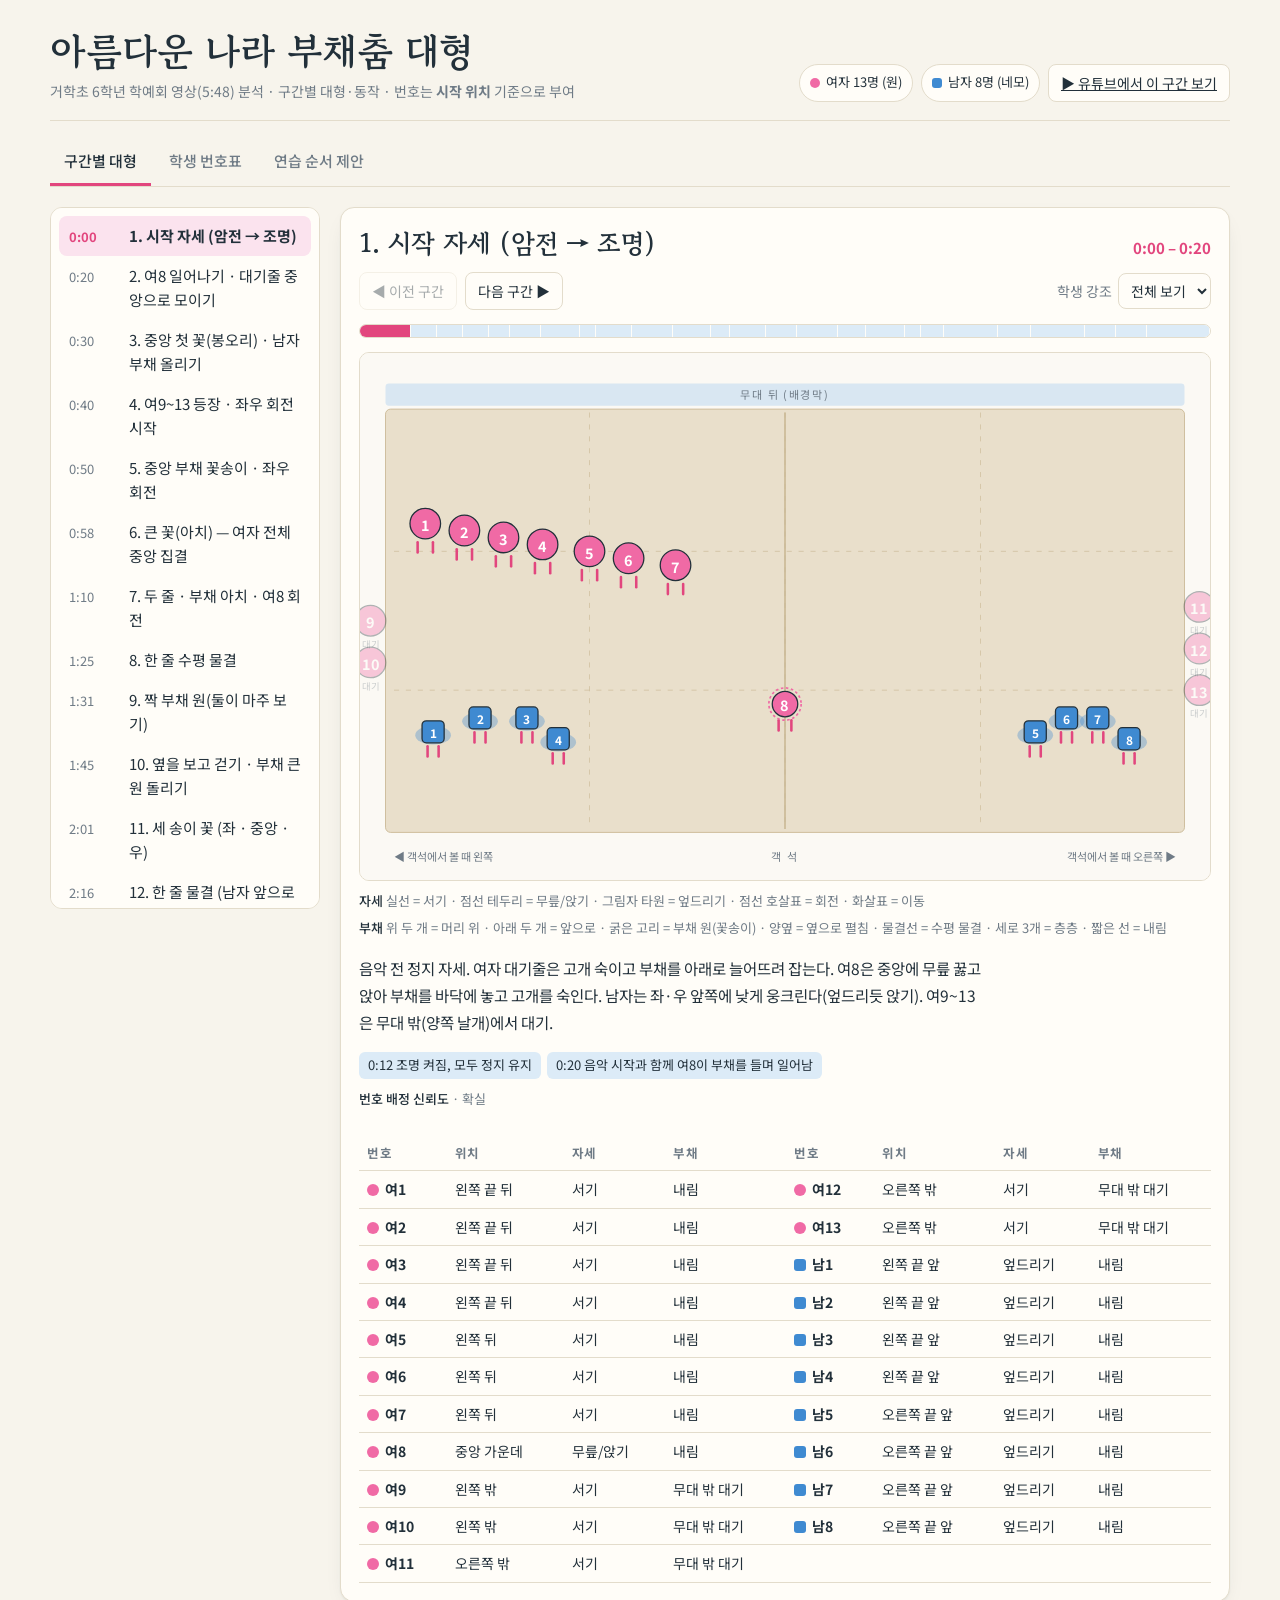
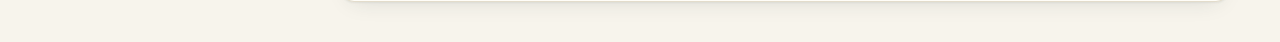
==== index.html @ 46d3ba2e "부채춤 대형 분석 페이지 Co-Authored-By: Claude Opus 5 <noreply@anthropic.com>" ====
<!doctype html><html><head><meta charset=utf8><meta name=viewport content="width=device-width,initial-scale=1,viewport-fit=cover"><style>:root{color-scheme:light;box-sizing:border-box;padding-top:env(safe-area-inset-top,0px);padding-bottom:env(safe-area-inset-bottom,0px)}html{scroll-padding-top:env(safe-area-inset-top,0px)}body{margin:0;padding:0;font:14px -apple-system,BlinkMacSystemFont,sans-serif;background:#faf9f5;color:#141413}img{max-width:100%}[hidden]:not([hidden=until-found i]){display:none!important}</style></head><body>
<title>아름다운 나라 부채춤 대형</title>
<link rel="stylesheet" href="https://fonts.googleapis.com/css2?family=Gowun+Batang:wght@400;700&family=Noto+Sans+KR:wght@400;500;700&display=swap">
<style>
:root{
  --bg:#F7F4EC; --panel:#FFFDF8; --ink:#22303A; --muted:#6F7B86; --line:#E3DCCB;
  --blue:#2F7FC1; --blue-soft:#DCEBF7; --pink:#E2467E; --pink-soft:#FBE3EE; --gold:#E0B13A; --green:#7BA54A;
  --stage-bg:#FBF9F4; --floor:#E9DFCB; --floor-line:#C9B893; --back:#D9E7F2; --girl:#F06AA5; --boy:#3F8AD1; --fan:#E2467E; --hi:#F5C542; --onmark:#FFFFFF;
  --shadow:0 1px 2px rgba(34,48,58,.06), 0 8px 24px -12px rgba(34,48,58,.18);
}
@media (prefers-color-scheme: dark){ :root:not([data-theme="light"]){
  --bg:#141A21; --panel:#1C242D; --ink:#EAF0F5; --muted:#9AA7B3; --line:#2C3743;
  --blue:#7FB6E8; --blue-soft:#20344A; --pink:#F27CAC; --pink-soft:#3A2230; --gold:#E7C25A; --green:#9CC46E;
  --stage-bg:#1A222B; --floor:#2A3340; --floor-line:#3E4B5A; --back:#233242; --girl:#E8609B; --boy:#4D95D6; --fan:#F27CAC; --hi:#E7C25A; --onmark:#FFFFFF;
  --shadow:0 1px 2px rgba(0,0,0,.3), 0 8px 24px -12px rgba(0,0,0,.5);
}}
:root[data-theme="dark"]{
  --bg:#141A21; --panel:#1C242D; --ink:#EAF0F5; --muted:#9AA7B3; --line:#2C3743;
  --blue:#7FB6E8; --blue-soft:#20344A; --pink:#F27CAC; --pink-soft:#3A2230; --gold:#E7C25A; --green:#9CC46E;
  --stage-bg:#1A222B; --floor:#2A3340; --floor-line:#3E4B5A; --back:#233242; --girl:#E8609B; --boy:#4D95D6; --fan:#F27CAC; --hi:#E7C25A; --onmark:#FFFFFF;
  --shadow:0 1px 2px rgba(0,0,0,.3), 0 8px 24px -12px rgba(0,0,0,.5);
}
*{box-sizing:border-box}
body{background:var(--bg);color:var(--ink);font-family:'Noto Sans KR',system-ui,-apple-system,sans-serif;font-size:15px;line-height:1.6;padding-inline:16px;padding-block:0 40px;margin:0}
.wrap{max-width:1180px;margin:0 auto}
header.top{padding-block:28px 18px;border-bottom:1px solid var(--line);display:flex;flex-wrap:wrap;gap:12px 24px;align-items:flex-end;justify-content:space-between}
h1{font-family:'Gowun Batang',serif;font-weight:700;font-size:clamp(26px,4vw,38px);line-height:1.2;margin:0;text-wrap:balance}
.sub{color:var(--muted);margin:6px 0 0;font-size:14px}
.pill{display:inline-flex;align-items:center;gap:6px;border:1px solid var(--line);border-radius:999px;padding:3px 10px;font-size:13px;background:var(--panel)}
.pill i{width:10px;height:10px;border-radius:50%;display:inline-block}
.pill i.b{border-radius:3px;background:var(--boy)} .pill i.g{background:var(--girl)}
.tabs{display:flex;gap:4px;margin-top:18px;border-bottom:1px solid var(--line)}
.tabs button{background:none;border:0;border-bottom:3px solid transparent;padding:10px 14px;font:inherit;font-weight:500;color:var(--muted);cursor:pointer}
.tabs button[aria-selected="true"]{color:var(--ink);border-bottom-color:var(--pink)}
.tabs button:focus-visible{outline:2px solid var(--blue);outline-offset:2px;border-radius:4px}
.layout{display:grid;grid-template-columns:270px 1fr;gap:20px;margin-top:20px}
@media (max-width:860px){.layout{grid-template-columns:1fr}}
.list{background:var(--panel);border:1px solid var(--line);border-radius:12px;padding:8px;max-height:78vh;overflow:auto;position:sticky;top:calc(env(safe-area-inset-top,0px) + 12px)}
@media (max-width:860px){.list{position:static;max-height:230px}}
.list button{display:grid;grid-template-columns:52px 1fr;gap:8px;width:100%;text-align:left;background:none;border:0;border-radius:8px;padding:8px 10px;font:inherit;color:var(--ink);cursor:pointer;align-items:baseline}
.list button:hover{background:var(--blue-soft)}
.list button[aria-current="true"]{background:var(--pink-soft);font-weight:700}
.list button:focus-visible{outline:2px solid var(--blue)}
.list .t{font-variant-numeric:tabular-nums;color:var(--muted);font-size:13px}
.list button[aria-current="true"] .t{color:var(--pink)}
.main{min-width:0}
.card{background:var(--panel);border:1px solid var(--line);border-radius:14px;box-shadow:var(--shadow);padding:18px}
.sechead{display:flex;flex-wrap:wrap;gap:8px 16px;align-items:baseline;justify-content:space-between}
.sechead h2{font-family:'Gowun Batang',serif;font-size:clamp(20px,2.6vw,26px);margin:0;line-height:1.3;text-wrap:balance}
.time{font-variant-numeric:tabular-nums;font-weight:700;color:var(--pink);font-size:15px}
.nav{display:flex;gap:8px;flex-wrap:wrap;align-items:center;margin-top:12px}
.btn{border:1px solid var(--line);background:var(--panel);color:var(--ink);border-radius:8px;padding:7px 12px;font:inherit;font-size:14px;cursor:pointer}
.btn:hover{border-color:var(--blue);color:var(--blue)}
.btn.primary{background:var(--blue);border-color:var(--blue);color:#fff}
.btn.primary:hover{filter:brightness(1.05);color:#fff}
.btn:focus-visible,select:focus-visible{outline:2px solid var(--blue);outline-offset:2px}
.btn:disabled{opacity:.4;cursor:default}
.timeline{margin-top:14px;display:flex;height:14px;border-radius:7px;overflow:hidden;border:1px solid var(--line)}
.timeline span{display:block;height:100%;background:var(--blue-soft);border-right:1px solid var(--panel);cursor:pointer}
.timeline span.on{background:var(--pink)}
.timeline span:hover{filter:brightness(.92)}
.stage{margin-top:14px;border-radius:10px;overflow:hidden;border:1px solid var(--line)}
.stage svg{display:block}
.legend{display:flex;flex-wrap:wrap;gap:6px 14px;margin-top:10px;font-size:13px;color:var(--muted)}
.legend b{color:var(--ink);font-weight:500}
.legend svg{vertical-align:-4px;margin-right:2px}
.summary{margin-top:16px;font-size:15.5px;line-height:1.75;max-width:70ch}
.cues{display:flex;flex-wrap:wrap;gap:6px;margin-top:10px}
.cue{background:var(--blue-soft);color:var(--ink);border-radius:6px;padding:3px 9px;font-size:13px;font-variant-numeric:tabular-nums}
.conf{margin-top:10px;font-size:13px;color:var(--muted)}
.conf b{color:var(--ink);font-weight:500}
select{font:inherit;font-size:14px;padding:6px 8px;border:1px solid var(--line);border-radius:8px;background:var(--panel);color:var(--ink)}
table{width:100%;border-collapse:collapse;margin-top:14px;font-size:14px}
th,td{padding:7px 8px;border-bottom:1px solid var(--line);text-align:left;vertical-align:top}
th{font-weight:700;color:var(--muted);font-size:12.5px;letter-spacing:.04em;text-transform:uppercase}
td.n{font-weight:700;white-space:nowrap}
td.n .dot{display:inline-block;width:12px;height:12px;border-radius:50%;background:var(--girl);vertical-align:-1px;margin-right:6px}
td.n .dot.b{border-radius:3px;background:var(--boy)}
.tablewrap{overflow-x:auto}
.two{display:grid;grid-template-columns:1fr 1fr;gap:0 24px}
@media (max-width:700px){.two{grid-template-columns:1fr}}
.roster h3,.guide h3{font-family:'Gowun Batang',serif;font-size:20px;margin:0 0 6px}
.roster p,.guide p{margin:6px 0;max-width:70ch}
.trace{margin-top:14px}
.trace ol{margin:8px 0 0;padding-left:0;list-style:none;display:grid;grid-template-columns:repeat(auto-fill,minmax(230px,1fr));gap:6px}
.trace li{border:1px solid var(--line);border-radius:8px;padding:7px 10px;font-size:13.5px;cursor:pointer;background:var(--panel)}
.trace li:hover{border-color:var(--blue)}
.trace li .t{color:var(--pink);font-weight:700;font-variant-numeric:tabular-nums;margin-right:6px}
.trace li .p{color:var(--muted)}
.note{font-size:13px;color:var(--muted);margin-top:14px;line-height:1.6}
.guide ol{padding-left:20px;margin:6px 0}
.guide li{margin:4px 0}
[hidden]{display:none!important}
@media (prefers-reduced-motion:no-preference){.list button,.btn,.timeline span{transition:background .15s,border-color .15s,color .15s}}
</style>

<div class="wrap">
  <header class="top">
    <div>
      <h1>아름다운 나라 부채춤 대형</h1>
      <p class="sub">거학초 6학년 학예회 영상(5:48) 분석 · 구간별 대형·동작 · 번호는 <b>시작 위치</b> 기준으로 부여</p>
    </div>
    <div style="display:flex;gap:8px;flex-wrap:wrap">
      <span class="pill"><i class="g"></i>여자 13명 (원)</span>
      <span class="pill"><i class="b"></i>남자 8명 (네모)</span>
      <a class="btn" id="ytlink" href="#" target="_blank" rel="noopener">▶ 유튜브에서 이 구간 보기</a>
    </div>
  </header>

  <div class="tabs" role="tablist">
    <button role="tab" aria-selected="true" data-tab="sections">구간별 대형</button>
    <button role="tab" aria-selected="false" data-tab="roster">학생 번호표</button>
    <button role="tab" aria-selected="false" data-tab="guide">연습 순서 제안</button>
  </div>

  <section id="tab-sections">
    <div class="layout">
      <nav class="list" id="seclist" aria-label="구간 목록"></nav>
      <div class="main">
        <div class="card">
          <div class="sechead">
            <h2 id="sectitle"></h2>
            <span class="time" id="sectime"></span>
          </div>
          <div class="nav">
            <button class="btn" id="prev">◀ 이전 구간</button>
            <button class="btn" id="next">다음 구간 ▶</button>
            <label style="margin-left:auto;display:flex;align-items:center;gap:6px;font-size:14px;color:var(--muted)">학생 강조
              <select id="hl"><option value="">전체 보기</option></select>
            </label>
          </div>
          <div class="timeline" id="timeline" aria-hidden="true"></div>
          <div class="stage" id="stage"></div>
          <div class="legend">
            <span><b>자세</b> 실선 = 서기 · 점선 테두리 = 무릎/앉기 · 그림자 타원 = 엎드리기 · 점선 호살표 = 회전 · 화살표 = 이동</span>
            <span><b>부채</b> 위 두 개 = 머리 위 · 아래 두 개 = 앞으로 · 굵은 고리 = 부채 원(꽃송이) · 양옆 = 옆으로 펼침 · 물결선 = 수평 물결 · 세로 3개 = 층층 · 짧은 선 = 내림</span>
          </div>
          <p class="summary" id="summary"></p>
          <div class="cues" id="cues"></div>
          <p class="conf" id="conf"></p>
          <div class="tablewrap">
            <table id="postable">
              <thead><tr><th>번호</th><th>위치</th><th>자세</th><th>부채</th><th>번호</th><th>위치</th><th>자세</th><th>부채</th></tr></thead>
              <tbody></tbody>
            </table>
          </div>
        </div>
        <div class="card trace" id="tracecard" hidden>
          <h3 style="font-family:'Gowun Batang',serif;margin:0 0 4px;font-size:19px" id="tracetitle"></h3>
          <p class="sub" style="margin:0">구간을 누르면 그 대형으로 이동합니다.</p>
          <ol id="tracelist"></ol>
        </div>
      </div>
    </div>
  </section>

  <section id="tab-roster" hidden>
    <div class="card roster">
      <h3>학생 번호표 — 시작 위치 기준</h3>
      <p>영상 속 학생은 의상이 같아 얼굴로 끝까지 추적하기는 어렵습니다. 그래서 <b>0:16 시작 자세의 위치</b>로 번호를 정하고, 이후 구간은 자리 이동의 연속성으로 추정했습니다. 우리 반 학생을 이 번호에 배정하면 모든 구간의 자리와 동작이 정해집니다. "추정"으로 표시된 구간은 학생 수·역할(서는 사람 수, 앉는 사람 수)은 맞지만 어떤 번호가 어디 서는지는 선생님이 바꾸셔도 됩니다.</p>
      <div class="two">
        <div class="tablewrap"><table id="rosterG"><thead><tr><th>번호</th><th>시작 위치 · 주요 역할</th></tr></thead><tbody></tbody></table></div>
        <div class="tablewrap"><table id="rosterB"><thead><tr><th>번호</th><th>시작 위치 · 주요 역할</th></tr></thead><tbody></tbody></table></div>
      </div>
      <p class="note">인원이 다르면: 여자가 적을 때는 여9·여10·여12·여13(뒤에서 서는 조)부터 빼고, 남자가 적을 때는 남2·남3·남6·남7부터 빼면 앞줄 동작과 솔로·날개 역할이 그대로 유지됩니다.</p>
    </div>
  </section>

  <section id="tab-guide" hidden>
    <div class="card guide">
      <h3>연습 순서 제안</h3>
      <p>동작은 크게 <b>6가지 기본 부채 동작</b>의 조합입니다. 기본 동작을 먼저 익힌 뒤 대형 전환을 연습하면 빠릅니다.</p>
      <ol>
        <li><b>부채 원(꽃송이)</b> — 두 부채를 붙여 얼굴 앞에 동그라미. 0:50, 1:04, 3:40, 4:53에 반복. 앉아서 만들 때 팔꿈치를 붙이면 원이 예쁘게 나옵니다.</li>
        <li><b>머리 위 활짝</b> — 두 팔을 V자로 뻗어 부채를 펼침. 0:37, 1:07, 2:28, 3:04, 4:20.</li>
        <li><b>수평 물결</b> — 가슴 앞에서 부채를 붙여 잡고 상체를 좌우로 기울임. 1:25, 2:16, 3:31, 4:08.</li>
        <li><b>옆으로 펼치기(날개)</b> — 팔을 양옆으로 뻗어 부채를 눕힘. 1:04, 2:11, 3:10, 4:53.</li>
        <li><b>제자리 회전</b> — 부채를 위로 든 채 치마가 펴지게 돎(여8·여11 담당). 0:44, 1:19, 2:28, 4:48.</li>
        <li><b>파도(웨이브)</b> — 왼쪽부터 차례로 팔을 올렸다 내림. 4:23~4:41.</li>
      </ol>
      <p><b>추천 연습 순서</b></p>
      <ol>
        <li>기본 6동작을 자리에서 음악 없이 → 음악에 맞춰.</li>
        <li>구간 21~22(4:07~4:41) 한 줄 물결·파도: 전원이 같은 동작이라 가장 쉽고 성취감이 큼.</li>
        <li>구간 18~19(3:31~3:46) 두 줄 앉아 꽃송이: 앞줄/뒷줄 개념 익히기.</li>
        <li>구간 1~5(0:00~0:58) 도입부: 여1~7 앉기·여8 솔로·남자 부채 올리기·여9~13 등장 타이밍.</li>
        <li>구간 6~7(0:58~1:25) 큰 꽃 아치 → 두 줄 전환.</li>
        <li>구간 8~12(1:25~2:23) 짝 동작·옆걸음·세 송이 꽃: 전환이 가장 많은 부분, 걷는 경로를 바닥 테이프로 표시.</li>
        <li>구간 13~17(2:23~3:31) 남자 파트와 여4 솔로·듀엣: 남자만 따로 연습한 뒤 합침.</li>
        <li>구간 20(3:46~4:07) 두 송이 회전 꽃, 구간 23~25 피날레·인사.</li>
        <li>전체 통연습은 구간 번호로 끊어 "몇 번 구간부터"라고 지시하면 편합니다.</li>
      </ol>
      <p class="note">영상은 객석에서 촬영한 것이므로 이 페이지의 왼쪽/오른쪽은 모두 <b>객석에서 본 방향</b>입니다. 학생에게 지시할 때는 "무대에서 볼 때 반대"임을 한 번 정해 두세요.</p>
    </div>
  </section>
</div>

<script>// 부채춤 '아름다운 나라' (거학초 6학년, 2024 학예회) 동작·대형 분석 데이터
// 좌표: x 0(객석에서 볼 때 왼쪽) ~ 100(오른쪽), y 0(무대 뒤) ~ 60(무대 앞)
// pose: stand(서기) kneel(무릎/앉기) low(엎드리기·웅크리기) spin(회전) walk(이동)
// fan: down(내림) front(앞) up(머리 위) circle(부채 원/꽃) side(양옆으로) wave(수평 물결) stack(층층) off(무대 밖)
window.DANCE_DATA = {
  video: { id: "wA_sY-Wriqw", title: "부채춤_아름다운 나라 | 6학년 부채춤 공연 | 2024 거학초 학예회", duration: 348 },
  students: [
    { id: "G1", label: "여1", group: "A", role: "왼쪽 대기줄 1번(가장 왼쪽) → 중앙 꽃조" },
    { id: "G2", label: "여2", group: "A", role: "왼쪽 대기줄 2번 → 중앙 꽃조(앞줄 앉기)" },
    { id: "G3", label: "여3", group: "A", role: "왼쪽 대기줄 3번 → 중앙 꽃조(앞줄 앉기)" },
    { id: "G4", label: "여4", group: "A", role: "왼쪽 대기줄 4번 → 중앙 솔로②(2:25~3:30 중앙 앉아 층층부채·듀엣)" },
    { id: "G5", label: "여5", group: "A", role: "왼쪽 대기줄 5번 → 중앙 꽃조(앞줄 앉기)" },
    { id: "G6", label: "여6", group: "A", role: "왼쪽 대기줄 6번 → 중앙 꽃조(앞줄 앉기)" },
    { id: "G7", label: "여7", group: "A", role: "왼쪽 대기줄 7번(중앙에 가장 가까움) → 중앙 꽃조" },
    { id: "G8", label: "여8", group: "S", role: "중앙 솔로①(시작 중앙 무릎, 0:40 부채 올리기, 왼쪽 회전 담당)" },
    { id: "G9", label: "여9", group: "L", role: "0:43 왼쪽에서 등장 → 왼쪽 서는 조" },
    { id: "G10", label: "여10", group: "L", role: "0:43 왼쪽에서 등장 → 왼쪽 서는 조" },
    { id: "G11", label: "여11", group: "R", role: "0:43 오른쪽에서 등장 → 오른쪽 회전 담당" },
    { id: "G12", label: "여12", group: "R", role: "0:43 오른쪽에서 등장 → 오른쪽 서는 조" },
    { id: "G13", label: "여13", group: "R", role: "0:43 오른쪽에서 등장 → 오른쪽 서는 조" },
    { id: "B1", label: "남1", group: "BL", role: "왼쪽 앞 남자조(가장 왼쪽) · 3:05 왼쪽 앞 '날개' 담당" },
    { id: "B2", label: "남2", group: "BL", role: "왼쪽 앞 남자조" },
    { id: "B3", label: "남3", group: "BL", role: "왼쪽 앞 남자조" },
    { id: "B4", label: "남4", group: "BL", role: "왼쪽 앞 남자조(중앙 쪽) · 2:35 중앙 남자 듀오" },
    { id: "B5", label: "남5", group: "BR", role: "오른쪽 앞 남자조(중앙 쪽) · 2:35 중앙 남자 듀오" },
    { id: "B6", label: "남6", group: "BR", role: "오른쪽 앞 남자조" },
    { id: "B7", label: "남7", group: "BR", role: "오른쪽 앞 남자조" },
    { id: "B8", label: "남8", group: "BR", role: "오른쪽 앞 남자조(가장 오른쪽) · 3:05 오른쪽 앞 '날개' 담당" }
  ],
  sections: [
    {
      id: 1, start: 0, end: 20, title: "시작 자세 (암전 → 조명)",
      summary: "음악 전 정지 자세. 여자 대기줄은 고개 숙이고 부채를 아래로 늘어뜨려 잡는다. 여8은 중앙에 무릎 꿇고 앉아 부채를 바닥에 놓고 고개를 숙인다. 남자는 좌·우 앞쪽에 낮게 웅크린다(엎드리듯 앉기). 여9~13은 무대 밖(양쪽 날개)에서 대기.",
      cues: ["0:12 조명 켜짐, 모두 정지 유지", "0:20 음악 시작과 함께 여8이 부채를 들며 일어남"],
      confidence: "확실",
      positions: {
        G1:{x:4,y:16,pose:"stand",fan:"down"}, G2:{x:9,y:17,pose:"stand",fan:"down"}, G3:{x:14,y:18,pose:"stand",fan:"down"},
        G4:{x:19,y:19,pose:"stand",fan:"down"}, G5:{x:25,y:20,pose:"stand",fan:"down"}, G6:{x:30,y:21,pose:"stand",fan:"down"},
        G7:{x:36,y:22,pose:"stand",fan:"down"}, G8:{x:50,y:42,pose:"kneel",fan:"down"},
        G9:{x:-5,y:30,pose:"stand",fan:"off"}, G10:{x:-5,y:36,pose:"stand",fan:"off"},
        G11:{x:105,y:28,pose:"stand",fan:"off"}, G12:{x:105,y:34,pose:"stand",fan:"off"}, G13:{x:105,y:40,pose:"stand",fan:"off"},
        B1:{x:5,y:46,pose:"low",fan:"down"}, B2:{x:11,y:44,pose:"low",fan:"down"}, B3:{x:17,y:44,pose:"low",fan:"down"}, B4:{x:21,y:47,pose:"low",fan:"down"},
        B5:{x:82,y:46,pose:"low",fan:"down"}, B6:{x:86,y:44,pose:"low",fan:"down"}, B7:{x:90,y:44,pose:"low",fan:"down"}, B8:{x:94,y:47,pose:"low",fan:"down"}
      }
    },
    {
      id: 2, start: 20, end: 30, title: "여8 일어나기 · 대기줄 중앙으로 모이기",
      summary: "여8이 부채를 들어 올리며 천천히 일어나 좌우로 크게 흔든다. 대기줄은 중앙에 가까운 여5·6·7부터 걸어 나와(0:23) 여8을 둘러싸는 반원을 만들고, 여1~4가 뒤따라 합류(0:26~0:29). 걸으며 부채를 어깨 높이에서 좌우로 부드럽게 흔든다. 남자는 계속 낮은 자세.",
      cues: ["0:23 여5·6·7 먼저 출발", "0:26 여1~4 합류", "0:29 여8 중심 반원 완성"],
      confidence: "확실",
      positions: {
        G1:{x:33,y:30,pose:"walk",fan:"front"}, G2:{x:36,y:35,pose:"walk",fan:"front"}, G3:{x:40,y:38,pose:"walk",fan:"front"},
        G4:{x:44,y:31,pose:"walk",fan:"front"}, G5:{x:55,y:38,pose:"walk",fan:"front"}, G6:{x:60,y:35,pose:"walk",fan:"front"},
        G7:{x:64,y:31,pose:"walk",fan:"front"}, G8:{x:50,y:40,pose:"stand",fan:"front"},
        G9:{x:-5,y:30,pose:"stand",fan:"off"}, G10:{x:-5,y:36,pose:"stand",fan:"off"},
        G11:{x:105,y:28,pose:"stand",fan:"off"}, G12:{x:105,y:34,pose:"stand",fan:"off"}, G13:{x:105,y:40,pose:"stand",fan:"off"},
        B1:{x:5,y:46,pose:"low",fan:"down"}, B2:{x:11,y:44,pose:"low",fan:"down"}, B3:{x:17,y:44,pose:"low",fan:"down"}, B4:{x:21,y:47,pose:"low",fan:"down"},
        B5:{x:82,y:46,pose:"low",fan:"down"}, B6:{x:86,y:44,pose:"low",fan:"down"}, B7:{x:90,y:44,pose:"low",fan:"down"}, B8:{x:94,y:47,pose:"low",fan:"down"}
      }
    },
    {
      id: 3, start: 30, end: 40, title: "중앙 첫 꽃(봉오리) · 남자 부채 올리기",
      summary: "여1~7이 여8 앞에 부채꼴로 무릎 앉아 부채를 바닥 가까이에서 좌우로 흔든다(0:30). 여8은 중앙에 서서 두 부채를 머리 위로 모아 올린다. 0:34 여1~7이 일어나 두 팔을 위로 뻗어 아치를 만들고 여8은 그 안에 웅크린다 → 0:37 부채를 위로 활짝 펴 '봉오리' → 0:40 여1~7 다시 앉고 여8이 일어나 부채를 높이 든다. 남자는 0:30에 좌·우에서 일어나 부채를 머리 위로 들고 좌우로 크게 흔든다(하늘 부채).",
      cues: ["0:30 여1~7 앉기, 남자 일어나기", "0:34 여1~7 일어나 아치", "0:37 봉오리 활짝", "0:40 여8 부채 위로, 여1~7 앉기"],
      confidence: "확실",
      positions: {
        G1:{x:35,y:44,pose:"kneel",fan:"front"}, G2:{x:38,y:47,pose:"kneel",fan:"front"}, G3:{x:43,y:49,pose:"kneel",fan:"front"},
        G4:{x:49,y:51,pose:"kneel",fan:"front"}, G5:{x:55,y:49,pose:"kneel",fan:"front"}, G6:{x:60,y:47,pose:"kneel",fan:"front"},
        G7:{x:66,y:44,pose:"kneel",fan:"front"}, G8:{x:50,y:40,pose:"stand",fan:"up"},
        G9:{x:-5,y:30,pose:"stand",fan:"off"}, G10:{x:-5,y:36,pose:"stand",fan:"off"},
        G11:{x:105,y:28,pose:"stand",fan:"off"}, G12:{x:105,y:34,pose:"stand",fan:"off"}, G13:{x:105,y:40,pose:"stand",fan:"off"},
        B1:{x:6,y:36,pose:"stand",fan:"up"}, B2:{x:10,y:34,pose:"stand",fan:"up"}, B3:{x:14,y:34,pose:"stand",fan:"up"}, B4:{x:18,y:36,pose:"stand",fan:"up"},
        B5:{x:82,y:36,pose:"stand",fan:"up"}, B6:{x:86,y:34,pose:"stand",fan:"up"}, B7:{x:90,y:34,pose:"stand",fan:"up"}, B8:{x:94,y:36,pose:"stand",fan:"up"}
      }
    },
    {
      id: 4, start: 40, end: 50, title: "여9~13 등장 · 좌우 회전 시작",
      summary: "여8이 부채를 내리고 왼쪽으로 걸어 나간다(0:41). 여9·10이 왼쪽 날개에서, 여11·12·13이 오른쪽 날개에서 부채를 낮게 들고 등장(0:42~0:44). 중앙의 여1~7은 앉은 채 부채를 바닥에서 앞으로 밀어냈다가 당긴다. 0:44부터 여8(왼쪽)과 여11(오른쪽)이 부채를 위로 든 채 치마가 펴지도록 제자리 큰 회전. 남자는 부채를 내려 허리 옆에서 좌우로 흔든다.",
      cues: ["0:41 여8 왼쪽으로 이동", "0:43 여9~13 등장", "0:44 여8·여11 회전 시작"],
      confidence: "추정(등장 순서)",
      positions: {
        G1:{x:33,y:46,pose:"kneel",fan:"front"}, G2:{x:38,y:48,pose:"kneel",fan:"front"}, G3:{x:43,y:50,pose:"kneel",fan:"front"},
        G4:{x:50,y:51,pose:"kneel",fan:"front"}, G5:{x:56,y:50,pose:"kneel",fan:"front"}, G6:{x:61,y:48,pose:"kneel",fan:"front"},
        G7:{x:66,y:46,pose:"kneel",fan:"front"}, G8:{x:20,y:42,pose:"spin",fan:"up"},
        G9:{x:6,y:30,pose:"stand",fan:"front"}, G10:{x:11,y:32,pose:"stand",fan:"front"},
        G11:{x:78,y:42,pose:"spin",fan:"up"}, G12:{x:86,y:26,pose:"stand",fan:"front"}, G13:{x:91,y:28,pose:"stand",fan:"front"},
        B1:{x:3,y:38,pose:"stand",fan:"down"}, B2:{x:8,y:36,pose:"stand",fan:"down"}, B3:{x:12,y:36,pose:"stand",fan:"down"}, B4:{x:16,y:38,pose:"stand",fan:"down"},
        B5:{x:84,y:38,pose:"stand",fan:"down"}, B6:{x:88,y:36,pose:"stand",fan:"down"}, B7:{x:92,y:36,pose:"stand",fan:"down"}, B8:{x:96,y:38,pose:"stand",fan:"down"}
      }
    },
    {
      id: 5, start: 50, end: 58, title: "중앙 부채 꽃송이 · 좌우 회전",
      summary: "앉은 여1~7이 두 부채를 붙여 동그란 '꽃송이'를 만든다. 0:50 머리 위로 들어 보였다가 → 0:55 얼굴 앞으로 내려 얼굴을 가린다(관객에게 꽃 7송이가 보임). 여8·여11은 좌우에서 부채를 높이 든 채 계속 회전. 여9·10(왼쪽 뒤)과 여12·13(오른쪽 뒤)은 서서 부채를 머리 위에서 좌우로 흔든다. 남자는 뒤쪽에서 부채를 옆으로 펼쳐 흔든다.",
      cues: ["0:50 꽃송이 위로", "0:55 꽃송이 얼굴 앞으로"],
      confidence: "확실",
      positions: {
        G1:{x:33,y:46,pose:"kneel",fan:"circle"}, G2:{x:38,y:48,pose:"kneel",fan:"circle"}, G3:{x:43,y:50,pose:"kneel",fan:"circle"},
        G4:{x:50,y:51,pose:"kneel",fan:"circle"}, G5:{x:56,y:50,pose:"kneel",fan:"circle"}, G6:{x:61,y:48,pose:"kneel",fan:"circle"},
        G7:{x:66,y:46,pose:"kneel",fan:"circle"}, G8:{x:18,y:42,pose:"spin",fan:"up"},
        G9:{x:8,y:28,pose:"stand",fan:"up"}, G10:{x:14,y:30,pose:"stand",fan:"up"},
        G11:{x:78,y:42,pose:"spin",fan:"up"}, G12:{x:86,y:28,pose:"stand",fan:"up"}, G13:{x:92,y:30,pose:"stand",fan:"up"},
        B1:{x:3,y:36,pose:"stand",fan:"side"}, B2:{x:7,y:34,pose:"stand",fan:"side"}, B3:{x:11,y:34,pose:"stand",fan:"side"}, B4:{x:15,y:37,pose:"stand",fan:"side"},
        B5:{x:84,y:37,pose:"stand",fan:"side"}, B6:{x:88,y:34,pose:"stand",fan:"side"}, B7:{x:92,y:34,pose:"stand",fan:"side"}, B8:{x:96,y:36,pose:"stand",fan:"side"}
      }
    },
    {
      id: 6, start: 58, end: 70, title: "큰 꽃(아치) — 여자 전체 중앙 집결",
      summary: "여자 전원이 중앙으로 모여 2층 꽃을 만든다. 앞줄 4명(여2·3·5·6)은 앉아서 꽃송이(부채 원)를 얼굴 앞에, 뒷줄 8명은 서서 부채를 바깥쪽으로 펼쳐 큰 아치를 만든다(1:04). 1:07에 서 있는 전원이 부채를 머리 위로 활짝 펼쳐 '큰 꽃'을 완성. 여8은 왼쪽 끝(꽃의 바깥)에서 서서 부채를 좌우로 흔든다. 남자는 좌·우 끝으로 물러나 부채를 옆으로 흔들고, 남4는 왼쪽 앞에 무릎 앉아 부채 원.",
      cues: ["1:01 전원 중앙으로 걸어 모임", "1:04 아치", "1:07 큰 꽃 활짝", "1:10 부채 위로 든 채 걷기 시작"],
      confidence: "앞줄/뒷줄 구성은 추정",
      positions: {
        G2:{x:36,y:53,pose:"kneel",fan:"circle"}, G3:{x:43,y:55,pose:"kneel",fan:"circle"}, G5:{x:53,y:55,pose:"kneel",fan:"circle"}, G6:{x:60,y:53,pose:"kneel",fan:"circle"},
        G9:{x:30,y:36,pose:"stand",fan:"side"}, G10:{x:35,y:30,pose:"stand",fan:"side"}, G1:{x:41,y:27,pose:"stand",fan:"side"}, G4:{x:47,y:25,pose:"stand",fan:"side"},
        G7:{x:53,y:25,pose:"stand",fan:"side"}, G12:{x:59,y:27,pose:"stand",fan:"side"}, G13:{x:65,y:30,pose:"stand",fan:"side"}, G11:{x:70,y:36,pose:"stand",fan:"side"},
        G8:{x:21,y:36,pose:"stand",fan:"wave"},
        B1:{x:5,y:30,pose:"stand",fan:"side"}, B2:{x:9,y:34,pose:"stand",fan:"side"}, B3:{x:13,y:38,pose:"stand",fan:"side"}, B4:{x:17,y:50,pose:"kneel",fan:"circle"},
        B5:{x:84,y:38,pose:"stand",fan:"side"}, B6:{x:88,y:34,pose:"stand",fan:"side"}, B7:{x:92,y:32,pose:"stand",fan:"side"}, B8:{x:97,y:36,pose:"stand",fan:"side"}
      }
    },
    {
      id: 7, start: 70, end: 85, title: "두 줄 · 부채 아치 · 여8 회전",
      summary: "1:10 서 있던 여자들이 부채를 머리 위로 든 채 걸어 두 줄을 만든다. 앞줄(여2·3·5·6 + 여1)은 앉아 꽃송이, 뒷줄은 서서 부채를 옆으로 펼친다(1:13). 1:16 여8(왼쪽 앞)과 여11(오른쪽 앞)이 앞으로 나와 부채를 양옆으로 크게 벌리고, 1:19 여8은 제자리 회전. 1:22 뒷줄 전원이 부채를 위로 올려 아치를 다시 만든다. 남자는 좌우 끝에서 부채를 옆으로 흔든다.",
      cues: ["1:13 두 줄 완성", "1:16 여8·여11 앞으로", "1:19 여8 회전", "1:22 뒷줄 아치"],
      confidence: "추정",
      positions: {
        G1:{x:27,y:50,pose:"kneel",fan:"circle"}, G2:{x:36,y:52,pose:"kneel",fan:"circle"}, G3:{x:45,y:53,pose:"kneel",fan:"circle"}, G5:{x:55,y:53,pose:"kneel",fan:"circle"}, G6:{x:63,y:51,pose:"kneel",fan:"circle"},
        G9:{x:28,y:28,pose:"stand",fan:"up"}, G10:{x:35,y:27,pose:"stand",fan:"up"}, G4:{x:42,y:26,pose:"stand",fan:"up"}, G7:{x:50,y:26,pose:"stand",fan:"up"},
        G12:{x:58,y:26,pose:"stand",fan:"up"}, G13:{x:66,y:27,pose:"stand",fan:"up"},
        G8:{x:20,y:40,pose:"spin",fan:"side"}, G11:{x:77,y:40,pose:"stand",fan:"side"},
        B1:{x:6,y:32,pose:"stand",fan:"side"}, B2:{x:10,y:36,pose:"stand",fan:"side"}, B3:{x:14,y:40,pose:"stand",fan:"side"}, B4:{x:18,y:48,pose:"kneel",fan:"circle"},
        B5:{x:84,y:40,pose:"stand",fan:"side"}, B6:{x:88,y:36,pose:"stand",fan:"side"}, B7:{x:92,y:33,pose:"stand",fan:"side"}, B8:{x:96,y:36,pose:"stand",fan:"side"}
      }
    },
    {
      id: 8, start: 85, end: 91, title: "한 줄 수평 물결",
      summary: "전원이 무대를 가로지르는 한 줄로 선다(왼쪽 남1~4 → 여자 → 오른쪽 남5~8). 부채를 가슴 앞에서 수평으로 붙여 잡고 상체와 함께 좌우로 크게 흔들어 물결을 만든다(1:25~1:30). 뒤에 선 사람(여4·여7)은 앞사람 어깨 사이로 부채가 보이게 한다.",
      cues: ["1:25 줄 정렬", "1:28 물결 좌우 2회"],
      confidence: "확실(순서는 추정)",
      positions: {
        B1:{x:8,y:38,pose:"stand",fan:"wave"}, B2:{x:12,y:36,pose:"stand",fan:"wave"}, B3:{x:17,y:36,pose:"stand",fan:"wave"}, B4:{x:20,y:34,pose:"stand",fan:"wave"},
        G8:{x:26,y:38,pose:"stand",fan:"wave"}, G9:{x:33,y:38,pose:"stand",fan:"wave"}, G1:{x:37,y:38,pose:"stand",fan:"wave"}, G2:{x:42,y:38,pose:"stand",fan:"wave"},
        G4:{x:44,y:30,pose:"stand",fan:"wave"}, G3:{x:52,y:38,pose:"stand",fan:"wave"}, G5:{x:56,y:38,pose:"stand",fan:"wave"}, G6:{x:61,y:38,pose:"stand",fan:"wave"},
        G7:{x:70,y:30,pose:"stand",fan:"wave"}, G10:{x:67,y:38,pose:"stand",fan:"wave"}, G12:{x:72,y:38,pose:"stand",fan:"wave"}, G13:{x:76,y:38,pose:"stand",fan:"wave"}, G11:{x:79,y:36,pose:"stand",fan:"wave"},
        B5:{x:83,y:38,pose:"stand",fan:"wave"}, B6:{x:86,y:36,pose:"stand",fan:"wave"}, B7:{x:89,y:36,pose:"stand",fan:"wave"}, B8:{x:93,y:38,pose:"stand",fan:"wave"}
      }
    },
    {
      id: 9, start: 91, end: 105, title: "짝 부채 원(둘이 마주 보기)",
      summary: "둘씩 짝을 지어 춤춘다. 1:31 짝과 마주 보고 두 사람의 부채 4개를 아래에서 모아 큰 원을 만든다. 1:37 등을 맞대고 부채를 위로 올려 흔들기 → 1:40 다시 마주 보고 아래 원 → 1:43 부채를 앞으로 든 채 짝과 함께 옆걸음 이동. 남자도 좌·우에서 둘씩 짝을 지어 같은 동작.",
      cues: ["1:31 마주 보고 아래 원", "1:37 등 맞대고 위로", "1:43 옆걸음 이동"],
      confidence: "짝 편성은 추정",
      positions: {
        B1:{x:12,y:40,pose:"stand",fan:"circle"}, B2:{x:16,y:40,pose:"stand",fan:"circle"}, B3:{x:22,y:32,pose:"stand",fan:"circle"}, B4:{x:26,y:32,pose:"stand",fan:"circle"},
        G8:{x:26,y:44,pose:"stand",fan:"circle"}, G9:{x:30,y:44,pose:"stand",fan:"circle"},
        G1:{x:34,y:40,pose:"stand",fan:"circle"}, G2:{x:38,y:40,pose:"stand",fan:"circle"}, G3:{x:42,y:40,pose:"stand",fan:"circle"}, G4:{x:36,y:30,pose:"stand",fan:"circle"}, G7:{x:40,y:30,pose:"stand",fan:"circle"},
        G5:{x:62,y:40,pose:"stand",fan:"circle"}, G6:{x:66,y:40,pose:"stand",fan:"circle"}, G10:{x:64,y:30,pose:"stand",fan:"circle"}, G12:{x:68,y:30,pose:"stand",fan:"circle"},
        G11:{x:74,y:44,pose:"stand",fan:"circle"}, G13:{x:78,y:44,pose:"stand",fan:"circle"},
        B5:{x:82,y:32,pose:"stand",fan:"circle"}, B6:{x:86,y:32,pose:"stand",fan:"circle"}, B7:{x:90,y:40,pose:"stand",fan:"circle"}, B8:{x:94,y:40,pose:"stand",fan:"circle"}
      }
    },
    {
      id: 10, start: 105, end: 121, title: "옆을 보고 걷기 · 부채 큰 원 돌리기",
      summary: "여자 전원이 한 줄로 서서 몸을 왼쪽(무대 왼쪽)으로 돌린다. 한 부채는 머리 위, 한 부채는 앞으로 내밀어 든 채 1:46~1:49 왼쪽으로 걸어간다. 1:52 멈춰서 두 부채를 앞에서 모아 원을 만들고, 1:55 몸을 중앙 쪽으로 돌려 부채를 위·앞으로 교차. 1:58 반원 대형으로 부채를 양옆으로 펼치고 2:01 부채로 앞에서 큰 원을 돌린다. 남자는 좌우 끝에서 부채 원.",
      cues: ["1:46 왼쪽 보고 걷기", "1:52 앞에서 원", "1:58 반원, 부채 옆으로", "2:01 큰 원 돌리기"],
      confidence: "추정",
      positions: {
        B1:{x:5,y:38,pose:"stand",fan:"circle"}, B2:{x:9,y:34,pose:"stand",fan:"circle"}, B3:{x:13,y:30,pose:"stand",fan:"circle"}, B4:{x:17,y:34,pose:"stand",fan:"circle"},
        G8:{x:22,y:38,pose:"walk",fan:"up"}, G9:{x:27,y:38,pose:"walk",fan:"up"}, G1:{x:32,y:38,pose:"walk",fan:"up"}, G2:{x:37,y:38,pose:"walk",fan:"up"},
        G3:{x:42,y:38,pose:"walk",fan:"up"}, G4:{x:47,y:38,pose:"walk",fan:"up"}, G5:{x:52,y:38,pose:"walk",fan:"up"}, G6:{x:57,y:38,pose:"walk",fan:"up"},
        G7:{x:62,y:38,pose:"walk",fan:"up"}, G10:{x:67,y:38,pose:"walk",fan:"up"}, G12:{x:72,y:38,pose:"walk",fan:"up"}, G13:{x:77,y:38,pose:"walk",fan:"up"}, G11:{x:81,y:38,pose:"walk",fan:"up"},
        B5:{x:85,y:34,pose:"stand",fan:"circle"}, B6:{x:89,y:30,pose:"stand",fan:"circle"}, B7:{x:93,y:34,pose:"stand",fan:"circle"}, B8:{x:97,y:38,pose:"stand",fan:"circle"}
      }
    },
    {
      id: 11, start: 121, end: 136, title: "세 송이 꽃 (좌 · 중앙 · 우)",
      summary: "세 그룹이 각각 꽃송이를 만든다. 2:04 그룹별로 모여 부채를 머리 위로 올리기 → 2:08 위에서 부채를 활짝 펼쳐 세 송이 완성(왼쪽: 남1~4+여8·9, 중앙: 여1~7+여10, 오른쪽: 남5~8+여11·12·13). 2:11 부채를 옆으로 눕혀 양팔을 날개처럼 펼치고 그룹 전체가 천천히 회전(시계 방향) → 2:14 부채를 수평으로 흔들며 송이가 풀린다.",
      cues: ["2:04 그룹 모이기", "2:08 세 송이", "2:11 날개 펼치고 회전", "2:14 풀기"],
      confidence: "그룹 구성 추정",
      positions: {
        B1:{x:8,y:30,pose:"stand",fan:"up"}, B2:{x:13,y:26,pose:"stand",fan:"up"}, B3:{x:18,y:28,pose:"stand",fan:"up"}, B4:{x:14,y:36,pose:"stand",fan:"up"},
        G8:{x:10,y:40,pose:"kneel",fan:"circle"}, G9:{x:19,y:40,pose:"kneel",fan:"circle"},
        G1:{x:36,y:30,pose:"stand",fan:"up"}, G2:{x:41,y:26,pose:"stand",fan:"up"}, G3:{x:47,y:24,pose:"stand",fan:"up"}, G4:{x:53,y:24,pose:"stand",fan:"up"},
        G5:{x:59,y:26,pose:"stand",fan:"up"}, G6:{x:64,y:30,pose:"stand",fan:"up"}, G7:{x:44,y:40,pose:"kneel",fan:"circle"}, G10:{x:56,y:40,pose:"kneel",fan:"circle"},
        B5:{x:82,y:28,pose:"stand",fan:"up"}, B6:{x:87,y:26,pose:"stand",fan:"up"}, B7:{x:92,y:28,pose:"stand",fan:"up"}, B8:{x:87,y:36,pose:"stand",fan:"up"},
        G11:{x:80,y:40,pose:"kneel",fan:"circle"}, G12:{x:88,y:42,pose:"kneel",fan:"circle"}, G13:{x:95,y:40,pose:"kneel",fan:"circle"}
      }
    },
    {
      id: 12, start: 136, end: 143, title: "한 줄 물결 (남자 앞으로 나올 준비)",
      summary: "세 송이가 풀리며 전원이 다시 가로 한 줄이 된다. 부채를 가슴 앞에서 수평으로 잡고 상체를 좌우로 크게 기울이며 물결(2:16~2:20). 2:20 음악이 바뀌면 부채를 내리고 남자들이 앞으로 걸어 나오기 시작(남8이 먼저 중앙 앞으로).",
      cues: ["2:16 한 줄", "2:19 물결", "2:20 남자 앞으로"],
      confidence: "확실(순서 추정)",
      positions: {
        G8:{x:9,y:40,pose:"stand",fan:"wave"}, B1:{x:14,y:32,pose:"stand",fan:"wave"}, G9:{x:18,y:40,pose:"stand",fan:"wave"}, B2:{x:24,y:34,pose:"stand",fan:"wave"},
        G1:{x:28,y:40,pose:"stand",fan:"wave"}, B3:{x:30,y:30,pose:"stand",fan:"wave"}, G2:{x:34,y:40,pose:"stand",fan:"wave"}, G3:{x:39,y:40,pose:"stand",fan:"wave"},
        B4:{x:40,y:30,pose:"stand",fan:"wave"}, G4:{x:45,y:40,pose:"stand",fan:"wave"}, G10:{x:50,y:40,pose:"stand",fan:"wave"}, G5:{x:55,y:40,pose:"stand",fan:"wave"},
        G6:{x:60,y:40,pose:"stand",fan:"wave"}, B5:{x:64,y:30,pose:"stand",fan:"wave"}, G7:{x:66,y:40,pose:"stand",fan:"wave"}, B6:{x:71,y:30,pose:"stand",fan:"wave"},
        G12:{x:72,y:40,pose:"stand",fan:"wave"}, B8:{x:74,y:46,pose:"walk",fan:"down"}, G13:{x:78,y:40,pose:"stand",fan:"wave"}, B7:{x:82,y:32,pose:"stand",fan:"wave"}, G11:{x:92,y:40,pose:"stand",fan:"wave"}
      }
    },
    {
      id: 13, start: 143, end: 157, title: "남자 파트 ① — 앞줄 무릎 · 부채 활짝",
      summary: "남자 4명(남2·남4·남5·남8)이 앞줄에 무릎 앉아 부채를 바닥 가까이에서 좌우로 흔든다(2:25). 여4가 중앙 앞에 무릎 앉아 함께 시작하고, 여8은 왼쪽 끝에서 서서 회전(2:28~2:31). 2:28 남자·여자 전원이 부채를 머리 위로 활짝 펼쳐 무대 전체에 큰 부채 무리 → 2:31 여4가 일어나 중앙에서 두 팔을 양옆으로 크게 벌리고, 2:34 부채를 흔들며 앞줄이 부채 원을 만든다. 나머지 남자(남1·3·6·7)와 여자들은 뒤에서 서서 부채 위로.",
      cues: ["2:25 남자 앞줄 무릎", "2:28 전원 부채 활짝", "2:31 여4 양팔 벌리기", "2:34 앞줄 부채 원"],
      confidence: "누가 앞줄인지 추정",
      positions: {
        G8:{x:6,y:36,pose:"spin",fan:"up"},
        B1:{x:11,y:30,pose:"stand",fan:"up"}, B2:{x:25,y:50,pose:"kneel",fan:"front"}, B3:{x:32,y:30,pose:"stand",fan:"up"}, B4:{x:34,y:50,pose:"kneel",fan:"front"},
        G9:{x:20,y:30,pose:"stand",fan:"up"}, G10:{x:29,y:30,pose:"stand",fan:"up"}, G1:{x:37,y:30,pose:"stand",fan:"up"}, G2:{x:41,y:30,pose:"stand",fan:"up"},
        G3:{x:46,y:28,pose:"stand",fan:"up"}, G4:{x:60,y:50,pose:"kneel",fan:"front"}, G5:{x:52,y:28,pose:"stand",fan:"up"}, G6:{x:58,y:30,pose:"stand",fan:"up"},
        G7:{x:64,y:30,pose:"stand",fan:"up"}, B5:{x:73,y:50,pose:"kneel",fan:"front"}, B6:{x:70,y:30,pose:"stand",fan:"up"}, G12:{x:76,y:30,pose:"stand",fan:"up"},
        G13:{x:82,y:30,pose:"stand",fan:"up"}, B7:{x:88,y:30,pose:"stand",fan:"up"}, G11:{x:94,y:36,pose:"stand",fan:"up"}, B8:{x:98,y:36,pose:"stand",fan:"up"}
      }
    },
    {
      id: 14, start: 157, end: 169, title: "남자 파트 ② — 중앙 남자 듀오 · 좌우 꽃송이",
      summary: "남4·남5가 중앙 앞으로 나와 부채를 머리 위로 들고 마주 보며 좌우로 흔든다(2:37). 남8은 오른쪽 앞에서 부채 위로. 좌·우 여자 그룹은 앉아서 부채 원(꽃송이)을 만들고 뒤의 여자는 서서 부채 위로(2:37~2:40). 2:40 남자 셋이 부채를 위로 든 채 중앙에 모이고, 2:43 전원이 한 줄로 흩어져 부채를 앞에서 좌우로 흔드는 물결(남녀 번갈아 선다), 2:46 남자 앞줄이 부채를 아래로 늘어뜨려 흔들고 여4는 중앙에 서서 부채 앞으로.",
      cues: ["2:37 남4·남5 중앙 듀오", "2:40 남자 셋 중앙", "2:43 남녀 한 줄 물결", "2:46 여4 중앙"],
      confidence: "남자 개인 지정은 추정",
      positions: {
        G8:{x:8,y:44,pose:"kneel",fan:"circle"}, B1:{x:5,y:30,pose:"stand",fan:"up"}, B2:{x:12,y:32,pose:"stand",fan:"up"}, B3:{x:23,y:32,pose:"stand",fan:"up"},
        G9:{x:25,y:46,pose:"kneel",fan:"circle"}, G10:{x:30,y:44,pose:"kneel",fan:"circle"}, G1:{x:29,y:30,pose:"stand",fan:"up"}, G2:{x:36,y:30,pose:"stand",fan:"up"},
        B4:{x:46,y:36,pose:"stand",fan:"up"}, B5:{x:55,y:36,pose:"stand",fan:"up"}, G4:{x:50,y:48,pose:"stand",fan:"front"},
        G3:{x:42,y:30,pose:"stand",fan:"up"}, G5:{x:59,y:30,pose:"stand",fan:"up"}, G6:{x:64,y:46,pose:"kneel",fan:"circle"}, G7:{x:68,y:44,pose:"kneel",fan:"circle"},
        B8:{x:73,y:38,pose:"stand",fan:"up"}, G12:{x:66,y:30,pose:"stand",fan:"up"}, G13:{x:74,y:30,pose:"stand",fan:"up"}, B6:{x:82,y:32,pose:"stand",fan:"up"},
        B7:{x:88,y:30,pose:"stand",fan:"up"}, G11:{x:96,y:36,pose:"stand",fan:"up"}
      }
    },
    {
      id: 15, start: 169, end: 185, title: "남자 부채 활짝 · 여4 중앙 앉기 · 전원 낮췄다 올리기",
      summary: "2:49 남자 4명(남1·남3·남6·남8)이 앞줄에서 부채를 머리 위로 활짝, 여4는 중앙에서 부채를 위로 든 뒤 2:52 무릎 앉는다. 2:52~2:58 앞줄 남자들이 무릎 앉아 부채를 바닥 가까이 앞으로 뻗었다가 위로 올리기를 반복(여4는 앉아서 부채를 머리 위에서 교차). 뒷줄 여자는 서서 부채 위로 흔들기. 3:01 전원이 몸을 낮춰 웅크리며 부채를 앞으로 → 3:04 전원이 동시에 일어나며 부채를 머리 위로 활짝(폭발 동작).",
      cues: ["2:49 남자 부채 활짝", "2:52 여4 앉기", "3:01 전원 낮추기", "3:04 전원 일어나 부채 위로"],
      confidence: "확실(개인 지정은 추정)",
      positions: {
        G8:{x:3,y:36,pose:"stand",fan:"up"}, B1:{x:13,y:46,pose:"kneel",fan:"front"}, G9:{x:18,y:30,pose:"stand",fan:"up"}, G10:{x:22,y:30,pose:"stand",fan:"up"},
        B2:{x:26,y:30,pose:"stand",fan:"up"}, B3:{x:30,y:46,pose:"kneel",fan:"front"}, G1:{x:33,y:30,pose:"stand",fan:"up"}, G2:{x:38,y:28,pose:"stand",fan:"up"},
        G3:{x:43,y:28,pose:"stand",fan:"up"}, G4:{x:48,y:50,pose:"kneel",fan:"up"}, G5:{x:53,y:28,pose:"stand",fan:"up"}, B4:{x:48,y:30,pose:"stand",fan:"up"},
        G6:{x:58,y:28,pose:"stand",fan:"up"}, G7:{x:63,y:30,pose:"stand",fan:"up"}, B6:{x:64,y:46,pose:"kneel",fan:"front"}, B5:{x:70,y:30,pose:"stand",fan:"up"},
        G12:{x:76,y:30,pose:"stand",fan:"up"}, G13:{x:81,y:30,pose:"stand",fan:"up"}, B8:{x:86,y:46,pose:"kneel",fan:"front"}, B7:{x:90,y:30,pose:"stand",fan:"up"}, G11:{x:97,y:36,pose:"stand",fan:"up"}
      }
    },
    {
      id: 16, start: 185, end: 196, title: "여4 솔로 — 층층 부채 · 남1·남8 날개",
      summary: "여4가 중앙에 무릎 앉아 두 부채를 세로로 겹쳐 얼굴 앞에 층층이 쌓아 올리는 솔로(3:07~3:13). 남1(왼쪽 앞)과 남8(오른쪽 앞)은 두 팔을 양옆으로 쭉 뻗어 부채를 날개처럼 편 채 정지, 그 뒤로 남자·여자들이 부채를 위로 든 채 층을 이뤄 큰 날개 모양을 만든다(왼쪽 무리: 남2·3, 여9·10·1·2 / 오른쪽 무리: 남6·7, 여12·13·7·11). 남4·남5는 중앙 좌우에서 부채를 아래로. 3:14 여4가 일어나며 풀린다.",
      cues: ["3:07 층층 부채 시작", "3:10 좌우 날개 정지", "3:14 여4 일어남"],
      confidence: "확실(무리 구성 추정)",
      positions: {
        B1:{x:13,y:40,pose:"stand",fan:"side"}, B8:{x:86,y:40,pose:"stand",fan:"side"},
        G4:{x:49,y:50,pose:"kneel",fan:"stack"},
        B4:{x:34,y:38,pose:"stand",fan:"down"}, B5:{x:64,y:38,pose:"stand",fan:"down"},
        B2:{x:18,y:30,pose:"stand",fan:"up"}, B3:{x:23,y:28,pose:"stand",fan:"up"}, G9:{x:16,y:24,pose:"stand",fan:"up"}, G10:{x:21,y:22,pose:"stand",fan:"up"},
        G1:{x:26,y:24,pose:"stand",fan:"up"}, G2:{x:29,y:30,pose:"stand",fan:"up"}, G8:{x:8,y:30,pose:"stand",fan:"up"}, G3:{x:40,y:28,pose:"stand",fan:"up"},
        G5:{x:58,y:28,pose:"stand",fan:"up"}, G6:{x:70,y:30,pose:"stand",fan:"up"}, G7:{x:74,y:24,pose:"stand",fan:"up"}, B6:{x:78,y:28,pose:"stand",fan:"up"},
        B7:{x:82,y:30,pose:"stand",fan:"up"}, G12:{x:79,y:22,pose:"stand",fan:"up"}, G13:{x:84,y:24,pose:"stand",fan:"up"}, G11:{x:92,y:30,pose:"stand",fan:"up"}
      }
    },
    {
      id: 17, start: 196, end: 211, title: "여4·여8 듀엣 · 좌우 앉아 꽃송이",
      summary: "3:16 여4가 중앙에 서서 부채를 앞으로 낮게 흔들고, 여8이 왼쪽에서 걸어 나와 3:19 둘이 등을 맞대고 부채를 위로 든 채 회전. 3:22 둘이 함께 제자리 회전(치마 펴기) → 3:25 나란히 서서 부채를 앞에서 좌우로 큰 원 → 3:28 여7이 뒤에서 합류해 셋이 부채를 앞으로 모아 꽃을 만든다. 좌·우 그룹은 무릎 앉아 부채 원(얼굴 가리기)으로 배경을 만들고(왼쪽 4명, 오른쪽 5명), 나머지는 뒤에 서서 부채 위로.",
      cues: ["3:16 여4 중앙", "3:19 여4·여8 등 맞대기", "3:25 부채 큰 원", "3:28 여7 합류, 셋이 꽃"],
      confidence: "듀엣 상대(여8) 추정",
      positions: {
        G4:{x:50,y:40,pose:"spin",fan:"up"}, G8:{x:54,y:40,pose:"spin",fan:"up"}, G7:{x:52,y:28,pose:"stand",fan:"front"},
        B1:{x:7,y:48,pose:"kneel",fan:"circle"}, B2:{x:12,y:46,pose:"kneel",fan:"circle"}, G9:{x:19,y:47,pose:"kneel",fan:"circle"}, B3:{x:23,y:49,pose:"kneel",fan:"circle"},
        B4:{x:25,y:32,pose:"stand",fan:"up"}, G10:{x:14,y:32,pose:"stand",fan:"up"}, G1:{x:30,y:30,pose:"stand",fan:"up"}, G2:{x:36,y:28,pose:"stand",fan:"up"}, G3:{x:42,y:26,pose:"stand",fan:"up"},
        G5:{x:60,y:26,pose:"stand",fan:"up"}, G6:{x:66,y:28,pose:"stand",fan:"up"}, B5:{x:75,y:32,pose:"stand",fan:"up"},
        B6:{x:75,y:48,pose:"kneel",fan:"circle"}, G12:{x:80,y:46,pose:"kneel",fan:"circle"}, B7:{x:86,y:48,pose:"kneel",fan:"circle"}, G13:{x:89,y:44,pose:"kneel",fan:"circle"}, B8:{x:95,y:47,pose:"kneel",fan:"circle"},
        G11:{x:92,y:32,pose:"stand",fan:"up"}
      }
    },
    {
      id: 18, start: 211, end: 217, title: "두 줄 정렬 — 앞줄 여자 앉기",
      summary: "3:31 전원이 두 줄로 정렬. 뒷줄은 남자 8명과 여8·여7(중앙 뒤)이 서고, 앞줄은 여자 11명이 서서 부채를 수평으로 좌우 물결한 뒤 3:34 무릎 앉는다. 앞줄 간격을 일정하게(왼쪽 끝 여9 ~ 오른쪽 끝 여11) 맞추는 것이 포인트.",
      cues: ["3:31 두 줄", "3:34 앞줄 앉기"],
      confidence: "확실(뒷줄 여자 2명은 추정)",
      positions: {
        G9:{x:7,y:50,pose:"kneel",fan:"wave"}, G10:{x:17,y:50,pose:"kneel",fan:"wave"}, G1:{x:26,y:50,pose:"kneel",fan:"wave"}, G2:{x:33,y:50,pose:"kneel",fan:"wave"},
        G3:{x:41,y:50,pose:"kneel",fan:"wave"}, G4:{x:51,y:50,pose:"kneel",fan:"wave"}, G5:{x:61,y:50,pose:"kneel",fan:"wave"}, G6:{x:71,y:50,pose:"kneel",fan:"wave"},
        G12:{x:83,y:50,pose:"kneel",fan:"wave"}, G13:{x:92,y:50,pose:"kneel",fan:"wave"}, G11:{x:97,y:44,pose:"kneel",fan:"wave"},
        B1:{x:9,y:30,pose:"stand",fan:"wave"}, B2:{x:16,y:28,pose:"stand",fan:"wave"}, B3:{x:23,y:28,pose:"stand",fan:"wave"}, B4:{x:29,y:28,pose:"stand",fan:"wave"},
        G8:{x:38,y:28,pose:"stand",fan:"wave"}, G7:{x:46,y:28,pose:"stand",fan:"wave"},
        B5:{x:60,y:28,pose:"stand",fan:"wave"}, B6:{x:69,y:28,pose:"stand",fan:"wave"}, B7:{x:76,y:28,pose:"stand",fan:"wave"}, B8:{x:87,y:28,pose:"stand",fan:"wave"}
      }
    },
    {
      id: 19, start: 217, end: 226, title: "앞줄 큰 꽃송이 열 개 · 뒷줄 부채 활짝",
      summary: "앞줄에 앉은 여자들이 3:37 부채를 머리 위로 들어 올린 뒤 → 3:40 두 부채를 붙여 얼굴 앞에 큰 원(꽃송이)을 만들어 정지. 뒷줄 남자와 여8·여7은 부채를 머리 위로 활짝 펼쳐 정지(3:40~3:43). 3:43 앞줄이 부채를 앞으로 내렸다가 다시 원을 만들며 흔들고, 3:46 전원 일어난다.",
      cues: ["3:37 앞줄 부채 위로", "3:40 꽃송이 정지", "3:43 내렸다 다시 원", "3:46 일어나기"],
      confidence: "확실",
      positions: {
        G9:{x:7,y:50,pose:"kneel",fan:"circle"}, G10:{x:17,y:50,pose:"kneel",fan:"circle"}, G1:{x:26,y:50,pose:"kneel",fan:"circle"}, G2:{x:33,y:50,pose:"kneel",fan:"circle"},
        G3:{x:41,y:50,pose:"kneel",fan:"circle"}, G4:{x:51,y:50,pose:"kneel",fan:"circle"}, G5:{x:61,y:50,pose:"kneel",fan:"circle"}, G6:{x:71,y:50,pose:"kneel",fan:"circle"},
        G12:{x:83,y:50,pose:"kneel",fan:"circle"}, G13:{x:92,y:50,pose:"kneel",fan:"circle"}, G11:{x:97,y:44,pose:"kneel",fan:"circle"},
        B1:{x:9,y:30,pose:"stand",fan:"up"}, B2:{x:16,y:28,pose:"stand",fan:"up"}, B3:{x:23,y:28,pose:"stand",fan:"up"}, B4:{x:29,y:28,pose:"stand",fan:"up"},
        G8:{x:38,y:28,pose:"stand",fan:"up"}, G7:{x:46,y:28,pose:"stand",fan:"up"},
        B5:{x:60,y:28,pose:"stand",fan:"up"}, B6:{x:69,y:28,pose:"stand",fan:"up"}, B7:{x:76,y:28,pose:"stand",fan:"up"}, B8:{x:87,y:28,pose:"stand",fan:"up"}
      }
    },
    {
      id: 20, start: 226, end: 247, title: "두 송이 큰 꽃 (좌·우 회전 꽃)",
      summary: "여자 전원이 부채를 머리 위로 흔들며 3:46~3:50 좌·우 두 무리로 모인다. 각 무리는 가운데 3명이 서서 부채를 위로 모으고, 그 주위에 4명이 무릎 앉아 부채 원을 만들어 큰 꽃 두 송이가 된다(3:52). 3:55 서 있는 3명이 부채를 양옆으로 눕히고 무리 전체가 시계 방향으로 천천히 돈다. 4:01 무리 사이를 걸어 자리를 바꾸고 4:04 다시 꽃 모양. 남자는 좌우 끝과 중앙 뒤에서 부채 위로, 남1·2·7·8은 앉아 부채 원으로 꽃 바깥을 채운다.",
      cues: ["3:50 두 무리 모임", "3:52 꽃 두 송이", "3:55 회전", "4:01 자리 바꾸기", "4:04 다시 꽃"],
      confidence: "무리 구성 추정",
      positions: {
        G1:{x:26,y:32,pose:"stand",fan:"up"}, G2:{x:30,y:28,pose:"stand",fan:"up"}, G3:{x:34,y:32,pose:"stand",fan:"up"},
        B1:{x:7,y:48,pose:"kneel",fan:"circle"}, B2:{x:15,y:46,pose:"kneel",fan:"circle"}, G9:{x:22,y:48,pose:"kneel",fan:"circle"}, G10:{x:37,y:48,pose:"kneel",fan:"circle"},
        B3:{x:3,y:30,pose:"stand",fan:"up"}, B4:{x:9,y:28,pose:"stand",fan:"up"},
        G4:{x:45,y:50,pose:"kneel",fan:"circle"}, G8:{x:53,y:50,pose:"kneel",fan:"circle"},
        G5:{x:60,y:32,pose:"stand",fan:"up"}, G6:{x:64,y:28,pose:"stand",fan:"up"}, G7:{x:68,y:32,pose:"stand",fan:"up"},
        G12:{x:74,y:48,pose:"kneel",fan:"circle"}, G11:{x:81,y:46,pose:"kneel",fan:"circle"}, B7:{x:86,y:48,pose:"kneel",fan:"circle"}, B8:{x:95,y:47,pose:"kneel",fan:"circle"},
        G13:{x:58,y:48,pose:"kneel",fan:"circle"}, B5:{x:75,y:30,pose:"stand",fan:"up"}, B6:{x:86,y:30,pose:"stand",fan:"up"}
      }
    },
    {
      id: 21, start: 247, end: 260, title: "한 줄 물결 (여자 앞줄 · 남자 뒷줄)",
      summary: "여자 13명이 무대 폭에 맞춰 가로 한 줄로 서고 남자는 그 뒤에 선다(4:07). 부채를 가슴 앞에서 수평으로 붙여 잡고 4:08~4:14 왼쪽에서 오른쪽으로 순서대로 몸을 기울이는 웨이브 2회. 4:17 전원이 상체를 앞으로 숙이며 부채를 무릎 높이까지 내린다(다음 동작 준비).",
      cues: ["4:07 한 줄 정렬", "4:08 왼→오 웨이브", "4:17 앞으로 숙이며 부채 아래"],
      confidence: "확실(순서 추정)",
      positions: {
        G9:{x:6,y:42,pose:"stand",fan:"wave"}, G10:{x:13,y:42,pose:"stand",fan:"wave"}, G1:{x:20,y:42,pose:"stand",fan:"wave"}, G2:{x:28,y:42,pose:"stand",fan:"wave"},
        G3:{x:36,y:42,pose:"stand",fan:"wave"}, G4:{x:44,y:42,pose:"stand",fan:"wave"}, G8:{x:52,y:42,pose:"stand",fan:"wave"}, G5:{x:60,y:42,pose:"stand",fan:"wave"},
        G6:{x:68,y:42,pose:"stand",fan:"wave"}, G7:{x:76,y:42,pose:"stand",fan:"wave"}, G12:{x:84,y:42,pose:"stand",fan:"wave"}, G13:{x:91,y:42,pose:"stand",fan:"wave"}, G11:{x:97,y:42,pose:"stand",fan:"wave"},
        B1:{x:3,y:28,pose:"stand",fan:"wave"}, B2:{x:10,y:28,pose:"stand",fan:"wave"}, B3:{x:24,y:28,pose:"stand",fan:"wave"}, B4:{x:40,y:28,pose:"stand",fan:"wave"},
        B5:{x:56,y:28,pose:"stand",fan:"wave"}, B6:{x:72,y:28,pose:"stand",fan:"wave"}, B7:{x:88,y:28,pose:"stand",fan:"wave"}, B8:{x:96,y:28,pose:"stand",fan:"wave"}
      }
    },
    {
      id: 22, start: 260, end: 281, title: "부채 활짝 파도 (올리기·내리기 웨이브)",
      summary: "같은 한 줄에서 4:20 전원이 부채를 머리 위로 활짝 → 4:23 왼쪽부터 차례로 팔을 내렸다 올리는 파도(부채가 무대를 가로질러 출렁임) → 4:29 상체를 숙이며 부채를 아래에서 큰 원으로 돌리는 파도. 4:35~4:41 같은 파도를 반복하며 남자들이 뒤에서 함께 부채를 올린다. 웨이브는 항상 왼쪽(여9)에서 시작해 오른쪽(여11)에서 끝난다.",
      cues: ["4:20 부채 활짝", "4:23 위 파도", "4:29 아래 파도", "4:35 반복"],
      confidence: "확실",
      positions: {
        G9:{x:6,y:42,pose:"stand",fan:"up"}, G10:{x:13,y:42,pose:"stand",fan:"up"}, G1:{x:20,y:42,pose:"stand",fan:"up"}, G2:{x:28,y:42,pose:"stand",fan:"up"},
        G3:{x:36,y:42,pose:"stand",fan:"up"}, G4:{x:44,y:42,pose:"stand",fan:"up"}, G8:{x:52,y:42,pose:"stand",fan:"up"}, G5:{x:60,y:42,pose:"stand",fan:"up"},
        G6:{x:68,y:42,pose:"stand",fan:"up"}, G7:{x:76,y:42,pose:"stand",fan:"up"}, G12:{x:84,y:42,pose:"stand",fan:"up"}, G13:{x:91,y:42,pose:"stand",fan:"up"}, G11:{x:97,y:42,pose:"stand",fan:"up"},
        B1:{x:3,y:28,pose:"stand",fan:"up"}, B2:{x:10,y:28,pose:"stand",fan:"up"}, B3:{x:24,y:28,pose:"stand",fan:"up"}, B4:{x:40,y:28,pose:"stand",fan:"up"},
        B5:{x:56,y:28,pose:"stand",fan:"up"}, B6:{x:72,y:28,pose:"stand",fan:"up"}, B7:{x:88,y:28,pose:"stand",fan:"up"}, B8:{x:96,y:28,pose:"stand",fan:"up"}
      }
    },
    {
      id: 23, start: 281, end: 293, title: "걸으며 이동 · 중앙 모임 · 좌우 회전",
      summary: "4:41 두 줄로 나뉘어 부채를 앞에 든 채 서로 엇갈려 걷는다(앞줄은 오른쪽으로, 뒷줄은 왼쪽으로). 4:47 여자 8명(여1·2·3·5·6·7·12·13)이 중앙에 모여 부채를 머리 위로 든 채 모으고, 여8은 왼쪽 끝, 여11은 오른쪽 끝에서 부채를 위로 든 채 큰 회전. 여9·10·4와 남자들은 중앙 무리 뒤에 선다.",
      cues: ["4:41 엇갈려 걷기", "4:47 중앙 모임", "4:48 여8·여11 회전"],
      confidence: "추정",
      positions: {
        G8:{x:10,y:44,pose:"spin",fan:"up"}, G11:{x:84,y:42,pose:"spin",fan:"up"},
        G1:{x:26,y:36,pose:"stand",fan:"up"}, G2:{x:30,y:34,pose:"stand",fan:"up"}, G3:{x:36,y:36,pose:"stand",fan:"up"}, G5:{x:43,y:34,pose:"stand",fan:"up"},
        G6:{x:49,y:36,pose:"stand",fan:"up"}, G7:{x:53,y:34,pose:"stand",fan:"up"}, G12:{x:60,y:36,pose:"stand",fan:"up"}, G13:{x:64,y:34,pose:"stand",fan:"up"},
        G9:{x:32,y:24,pose:"stand",fan:"up"}, G10:{x:40,y:22,pose:"stand",fan:"up"}, G4:{x:48,y:24,pose:"stand",fan:"up"},
        B1:{x:4,y:26,pose:"stand",fan:"up"}, B2:{x:10,y:24,pose:"stand",fan:"up"}, B3:{x:18,y:24,pose:"stand",fan:"up"}, B4:{x:56,y:22,pose:"stand",fan:"up"},
        B5:{x:70,y:24,pose:"stand",fan:"up"}, B6:{x:78,y:24,pose:"stand",fan:"up"}, B7:{x:90,y:26,pose:"stand",fan:"up"}, B8:{x:96,y:30,pose:"stand",fan:"up"}
      }
    },
    {
      id: 24, start: 293, end: 305, title: "피날레 큰 꽃 (3층 꽃) · 마무리 포즈",
      summary: "4:53 중앙에 3층 꽃을 만든다. 앞줄 3명(여2·여4·여6)이 무릎 앉아 부채를 앞에서 원으로, 중간 줄 6명(여1·3·5·7·12·13)이 서서 부채를 양옆으로 활짝, 뒷줄(여9·10, 남4·5)이 부채를 머리 위로. 여8(왼쪽 끝)과 여11(오른쪽 끝)은 회전을 마치고 무릎 앉아 부채 원으로 꽃의 양 끝을 장식(4:56~5:00). 나머지 남자는 뒤쪽 좌우에 서서 부채 위로. 5:02 음악이 잦아들면 전원 부채를 내리고 일어나 마무리.",
      cues: ["4:53 3층 꽃 완성", "4:56 여8·여11 앉아 원", "5:00 정지", "5:02 부채 내리기"],
      confidence: "층별 구성 추정",
      positions: {
        G2:{x:41,y:54,pose:"kneel",fan:"circle"}, G4:{x:48,y:55,pose:"kneel",fan:"circle"}, G6:{x:55,y:54,pose:"kneel",fan:"circle"},
        G1:{x:27,y:40,pose:"stand",fan:"side"}, G3:{x:34,y:36,pose:"stand",fan:"side"}, G5:{x:41,y:33,pose:"stand",fan:"side"},
        G7:{x:55,y:33,pose:"stand",fan:"side"}, G12:{x:62,y:36,pose:"stand",fan:"side"}, G13:{x:69,y:40,pose:"stand",fan:"side"},
        G9:{x:40,y:24,pose:"stand",fan:"up"}, G10:{x:56,y:24,pose:"stand",fan:"up"}, B4:{x:46,y:20,pose:"stand",fan:"up"}, B5:{x:52,y:20,pose:"stand",fan:"up"},
        G8:{x:10,y:48,pose:"kneel",fan:"circle"}, G11:{x:84,y:48,pose:"kneel",fan:"circle"},
        B1:{x:4,y:28,pose:"stand",fan:"up"}, B2:{x:10,y:26,pose:"stand",fan:"up"}, B3:{x:16,y:28,pose:"stand",fan:"up"},
        B6:{x:82,y:28,pose:"stand",fan:"up"}, B7:{x:88,y:26,pose:"stand",fan:"up"}, B8:{x:94,y:28,pose:"stand",fan:"up"}
      }
    },
    {
      id: 25, start: 305, end: 330, title: "인사 대형",
      summary: "5:05 부채를 내려 한 손에 모아 잡고 여자 13명이 한 줄, 남1·남2는 왼쪽 끝, 나머지 남자는 뒷줄에 선다. 5:14 다 같이 고개 숙여 인사(부채는 앞에 늘어뜨림), 5:22 두 번째 인사 후 퇴장 준비.",
      cues: ["5:05 정렬", "5:14 인사", "5:22 인사"],
      confidence: "확실",
      positions: {
        B1:{x:3,y:40,pose:"stand",fan:"down"}, B2:{x:9,y:40,pose:"stand",fan:"down"},
        G9:{x:15,y:41,pose:"stand",fan:"down"}, G10:{x:21,y:41,pose:"stand",fan:"down"}, G1:{x:27,y:41,pose:"stand",fan:"down"}, G2:{x:33,y:41,pose:"stand",fan:"down"},
        G3:{x:39,y:41,pose:"stand",fan:"down"}, G4:{x:45,y:41,pose:"stand",fan:"down"}, G8:{x:51,y:41,pose:"stand",fan:"down"}, G5:{x:57,y:41,pose:"stand",fan:"down"},
        G6:{x:64,y:41,pose:"stand",fan:"down"}, G7:{x:71,y:41,pose:"stand",fan:"down"}, G12:{x:78,y:41,pose:"stand",fan:"down"}, G13:{x:85,y:41,pose:"stand",fan:"down"}, G11:{x:92,y:41,pose:"stand",fan:"down"},
        B3:{x:22,y:26,pose:"stand",fan:"down"}, B4:{x:35,y:26,pose:"stand",fan:"down"}, B5:{x:48,y:26,pose:"stand",fan:"down"}, B6:{x:62,y:26,pose:"stand",fan:"down"}, B7:{x:75,y:26,pose:"stand",fan:"down"}, B8:{x:88,y:26,pose:"stand",fan:"down"}
      }
    }
  ]
};
</script>
<script>// 무대 대형도 SVG 렌더러 (웹페이지·문서 공용)
(function () {
  const W = 1000, H = 620;
  const PAD_L = 40, PAD_R = 40, PAD_T = 70, PAD_B = 60;
  const SX = (W - PAD_L - PAD_R) / 100;
  const SY = (H - PAD_T - PAD_B) / 60;
  const px = (x) => PAD_L + x * SX;
  const py = (y) => PAD_T + y * SY;

  function esc(s) { return String(s).replace(/&/g, "&amp;").replace(/</g, "&lt;"); }

  function fanGlyph(fan, cx, cy, r, color) {
    // 부채 상태 표시
    const f = `fill="${color}" stroke="none"`;
    const arc = (x, y, rot, s) => `<path transform="translate(${x} ${y}) rotate(${rot}) scale(${s})" d="M-14 0 A14 14 0 0 1 14 0 L0 4 Z" ${f} opacity="0.95"/>`;
    switch (fan) {
      case "up": return arc(cx - r * 0.7, cy - r - 12, -20, 1) + arc(cx + r * 0.7, cy - r - 12, 20, 1);
      case "front": return arc(cx - r * 0.6, cy + r + 8, 170, 0.9) + arc(cx + r * 0.6, cy + r + 8, 190, 0.9);
      case "circle": return `<circle cx="${cx}" cy="${cy}" r="${r + 9}" fill="none" stroke="${color}" stroke-width="7" opacity="0.85"/>`;
      case "side": return arc(cx - r - 14, cy, -90, 1) + arc(cx + r + 14, cy, 90, 1);
      case "wave": return `<path d="M${cx - r - 16} ${cy + r + 12} q6 -8 12 0 t12 0 t12 0 t12 0 t12 0" fill="none" stroke="${color}" stroke-width="4" stroke-linecap="round"/>`;
      case "stack": return arc(cx, cy - r - 8, 0, 0.9) + arc(cx, cy - r - 22, 0, 0.9) + arc(cx, cy - r - 36, 0, 0.9);
      case "down": return `<line x1="${cx - r * 0.5}" y1="${cy + r + 4}" x2="${cx - r * 0.5}" y2="${cy + r + 16}" stroke="${color}" stroke-width="3" stroke-linecap="round"/><line x1="${cx + r * 0.5}" y1="${cy + r + 4}" x2="${cx + r * 0.5}" y2="${cy + r + 16}" stroke="${color}" stroke-width="3" stroke-linecap="round"/>`;
      default: return "";
    }
  }

  function poseGlyph(pose, cx, cy, r, ink) {
    switch (pose) {
      case "spin": return `<path d="M${cx - r - 10} ${cy} a${r + 10} ${r + 10} 0 1 1 ${r + 10} ${r + 10}" fill="none" stroke="${ink}" stroke-width="2.5" stroke-dasharray="4 4"/><path d="M${cx + 4} ${cy + r + 14} l-6 -6 l8 -2 z" fill="${ink}"/>`;
      case "walk": return `<path d="M${cx + r + 6} ${cy} l10 0 m-4 -4 l4 4 l-4 4" fill="none" stroke="${ink}" stroke-width="2.5" stroke-linecap="round" stroke-linejoin="round"/>`;
      default: return "";
    }
  }

  function marker(st, p, theme, opts) {
    const isBoy = st.id[0] === "B";
    const off = p.fan === "off";
    const cx = px(Math.max(-3, Math.min(103, p.x))), cy = py(p.y);
    const r = p.pose === "kneel" ? 15 : p.pose === "low" ? 13 : 18;
    const fill = isBoy ? theme.boy : theme.girl;
    const dim = opts.highlight && opts.highlight !== st.id;
    const g = [];
    g.push(`<g class="mk" data-id="${st.id}" opacity="${off ? 0.35 : dim ? 0.22 : 1}">`);
    if (opts.highlight === st.id) g.push(`<circle cx="${cx}" cy="${cy}" r="${r + 20}" fill="${theme.hi}" opacity="0.35"/>`);
    if (!off) g.push(fanGlyph(p.fan, cx, cy, r, theme.fan));
    if (p.pose === "kneel") g.push(`<circle cx="${cx}" cy="${cy}" r="${r + 4}" fill="none" stroke="${fill}" stroke-width="2" stroke-dasharray="3 3"/>`);
    if (p.pose === "low") g.push(`<ellipse cx="${cx}" cy="${cy + 4}" rx="${r + 8}" ry="${r - 2}" fill="${fill}" opacity="0.35"/>`);
    if (isBoy) g.push(`<rect x="${cx - r}" y="${cy - r}" width="${2 * r}" height="${2 * r}" rx="5" fill="${fill}" stroke="${theme.ink}" stroke-width="1.5"/>`);
    else g.push(`<circle cx="${cx}" cy="${cy}" r="${r}" fill="${fill}" stroke="${theme.ink}" stroke-width="1.5"/>`);
    g.push(poseGlyph(p.pose, cx, cy, r, theme.ink));
    const num = st.label.replace(/^[여남]/, "");
    g.push(`<text x="${cx}" y="${cy + 1}" text-anchor="middle" dominant-baseline="central" font-size="${r > 14 ? 17 : 14}" font-weight="700" fill="${theme.onMark}" font-family="'Noto Sans KR', system-ui, sans-serif">${esc(num)}</text>`);
    if (off) g.push(`<text x="${cx}" y="${cy + r + 14}" text-anchor="middle" font-size="11" fill="${theme.muted}" font-family="'Noto Sans KR', system-ui, sans-serif">대기</text>`);
    g.push(`</g>`);
    return g.join("");
  }

  function renderStage(section, students, theme, opts) {
    opts = opts || {};
    const t = Object.assign({
      bg: "#FBF9F4", floor: "#E9DFCB", floorLine: "#C9B893", ink: "#22303A", muted: "#7A8590",
      girl: "#F06AA5", boy: "#3F8AD1", fan: "#E2467E", hi: "#F5C542", onMark: "#FFFFFF", back: "#D9E7F2"
    }, theme || {});
    const s = [];
    s.push(`<svg xmlns="http://www.w3.org/2000/svg" viewBox="0 0 ${W} ${H}" width="100%" role="img" aria-label="대형도 ${esc(section.title)}" font-family="'Noto Sans KR', system-ui, sans-serif">`);
    s.push(`<rect width="${W}" height="${H}" fill="${t.bg}"/>`);
    // 배경막 (무대 뒤)
    s.push(`<rect x="${PAD_L - 10}" y="${PAD_T - 34}" width="${W - PAD_L - PAD_R + 20}" height="26" rx="4" fill="${t.back}"/>`);
    s.push(`<text x="${W / 2}" y="${PAD_T - 16}" text-anchor="middle" font-size="13" fill="${t.muted}" letter-spacing="2">무대 뒤 (배경막)</text>`);
    // 바닥
    s.push(`<rect x="${PAD_L - 10}" y="${PAD_T - 4}" width="${W - PAD_L - PAD_R + 20}" height="${H - PAD_T - PAD_B + 8}" rx="6" fill="${t.floor}" stroke="${t.floorLine}"/>`);
    for (let i = 1; i < 4; i++) {
      const x = px(i * 25);
      s.push(`<line x1="${x}" y1="${PAD_T}" x2="${x}" y2="${H - PAD_B}" stroke="${t.floorLine}" stroke-dasharray="6 8" opacity="0.7"/>`);
    }
    for (let j = 1; j < 3; j++) {
      const y = py(j * 20);
      s.push(`<line x1="${PAD_L}" y1="${y}" x2="${W - PAD_R}" y2="${y}" stroke="${t.floorLine}" stroke-dasharray="6 8" opacity="0.7"/>`);
    }
    s.push(`<line x1="${px(50)}" y1="${PAD_T}" x2="${px(50)}" y2="${H - PAD_B}" stroke="${t.floorLine}" stroke-width="2" opacity="0.9"/>`);
    s.push(`<text x="${PAD_L}" y="${H - 22}" font-size="13" fill="${t.muted}">◀ 객석에서 볼 때 왼쪽</text>`);
    s.push(`<text x="${W - PAD_R}" y="${H - 22}" text-anchor="end" font-size="13" fill="${t.muted}">객석에서 볼 때 오른쪽 ▶</text>`);
    s.push(`<text x="${W / 2}" y="${H - 22}" text-anchor="middle" font-size="13" fill="${t.muted}" letter-spacing="2">객 석</text>`);
    // 마커: 뒤(y 작은)부터 그려 앞이 위에 오도록
    const order = students.filter(st => section.positions[st.id]).sort((a, b) => section.positions[a.id].y - section.positions[b.id].y);
    for (const st of order) s.push(marker(st, section.positions[st.id], t, opts));
    s.push(`</svg>`);
    return s.join("");
  }

  window.renderStage = renderStage;
})();
</script>
<script>
(function(){
  const D = window.DANCE_DATA, S = D.sections, ST = D.students;
  const byId = Object.fromEntries(ST.map(s=>[s.id,s]));
  const POSE = {stand:"서기",kneel:"무릎/앉기",low:"엎드리기",spin:"회전",walk:"이동 중"};
  const FAN = {down:"내림",front:"앞으로",up:"머리 위",circle:"부채 원",side:"옆으로",wave:"수평 물결",stack:"층층",off:"무대 밖 대기"};
  const fmt = s => `${Math.floor(s/60)}:${String(s%60).padStart(2,"0")}`;
  let cur = 0, hl = "";
  const css = n => getComputedStyle(document.documentElement).getPropertyValue(n).trim();
  const theme = () => ({bg:css("--stage-bg"),floor:css("--floor"),floorLine:css("--floor-line"),ink:css("--ink"),muted:css("--muted"),girl:css("--girl"),boy:css("--boy"),fan:css("--fan"),hi:css("--hi"),onMark:css("--onmark"),back:css("--back")});
  const zone = p => {
    const lr = p.x < 0 || p.x > 100 ? (p.x < 0 ? "왼쪽 밖" : "오른쪽 밖") : p.x < 22 ? "왼쪽 끝" : p.x < 40 ? "왼쪽" : p.x <= 60 ? "중앙" : p.x <= 78 ? "오른쪽" : "오른쪽 끝";
    const fb = p.y < 26 ? "뒤" : p.y < 44 ? "가운데" : "앞";
    return (p.x < 0 || p.x > 100) ? lr : `${lr} ${fb}`;
  };

  // 목록
  const list = document.getElementById("seclist");
  S.forEach((s,i)=>{ const b=document.createElement("button"); b.innerHTML=`<span class="t">${fmt(s.start)}</span><span>${s.id}. ${s.title}</span>`; b.onclick=()=>go(i); list.appendChild(b); });
  const tl = document.getElementById("timeline");
  S.forEach((s,i)=>{ const sp=document.createElement("span"); sp.style.flex=String(s.end-s.start); sp.title=`${s.id}. ${s.title}`; sp.onclick=()=>go(i); tl.appendChild(sp); });
  const sel = document.getElementById("hl");
  ST.forEach(s=>{ const o=document.createElement("option"); o.value=s.id; o.textContent=s.label; sel.appendChild(o); });
  sel.onchange = ()=>{ hl=sel.value; render(); renderTrace(); };
  document.getElementById("prev").onclick=()=>go(cur-1);
  document.getElementById("next").onclick=()=>go(cur+1);
  document.addEventListener("keydown",e=>{ if(e.target.tagName==="SELECT")return; if(e.key==="ArrowRight")go(cur+1); if(e.key==="ArrowLeft")go(cur-1); });

  function go(i){ if(i<0||i>=S.length)return; cur=i; render(); try{localStorage.setItem("buchae-sec",String(i));}catch(e){} }
  function render(){
    const s=S[cur];
    document.getElementById("sectitle").textContent=`${s.id}. ${s.title}`;
    document.getElementById("sectime").textContent=`${fmt(s.start)} – ${fmt(s.end)}`;
    document.getElementById("ytlink").href=`https://www.youtube.com/watch?v=${D.video.id}&t=${s.start}s`;
    document.getElementById("stage").innerHTML=window.renderStage(s,ST,theme(),{highlight:hl});
    document.getElementById("summary").textContent=s.summary;
    document.getElementById("cues").innerHTML=s.cues.map(c=>`<span class="cue">${c}</span>`).join("");
    document.getElementById("conf").innerHTML=`<b>번호 배정 신뢰도</b> · ${s.confidence}`;
    document.getElementById("prev").disabled=cur===0; document.getElementById("next").disabled=cur===S.length-1;
    [...list.children].forEach((b,i)=>b.setAttribute("aria-current",i===cur?"true":"false"));
    [...tl.children].forEach((sp,i)=>sp.classList.toggle("on",i===cur));
    if(list.children[cur]) list.children[cur].scrollIntoView({block:"nearest"});
    const rows=ST.filter(st=>s.positions[st.id]).map(st=>{const p=s.positions[st.id];return `<td class="n"><span class="dot ${st.id[0]==="B"?"b":""}"></span>${st.label}</td><td>${zone(p)}</td><td>${POSE[p.pose]}</td><td>${FAN[p.fan]}</td>`;});
    const half=Math.ceil(rows.length/2); let html="";
    for(let i=0;i<half;i++) html+=`<tr>${rows[i]}${rows[i+half]||"<td></td><td></td><td></td><td></td>"}</tr>`;
    document.querySelector("#postable tbody").innerHTML=html;
  }
  function renderTrace(){
    const card=document.getElementById("tracecard");
    if(!hl){card.hidden=true;return;}
    card.hidden=false; const st=byId[hl];
    document.getElementById("tracetitle").textContent=`${st.label} 동선 — ${st.role}`;
    document.getElementById("tracelist").innerHTML=S.map((s,i)=>{const p=s.positions[hl]; if(!p)return ""; return `<li data-i="${i}"><span class="t">${fmt(s.start)}</span>${zone(p)} <span class="p">· ${POSE[p.pose]} · ${FAN[p.fan]}</span></li>`;}).join("");
    [...document.getElementById("tracelist").children].forEach(li=>li.onclick=()=>go(+li.dataset.i));
  }
  // 번호표
  const rG=document.querySelector("#rosterG tbody"), rB=document.querySelector("#rosterB tbody");
  ST.forEach(st=>{const tr=document.createElement("tr"); tr.innerHTML=`<td class="n"><span class="dot ${st.id[0]==="B"?"b":""}"></span>${st.label}</td><td>${st.role}</td>`; (st.id[0]==="B"?rB:rG).appendChild(tr);});
  // 탭
  document.querySelectorAll(".tabs button").forEach(b=>b.onclick=()=>{
    document.querySelectorAll(".tabs button").forEach(x=>x.setAttribute("aria-selected",x===b?"true":"false"));
    ["sections","roster","guide"].forEach(t=>document.getElementById("tab-"+t).hidden=(t!==b.dataset.tab));
  });
  const mq=window.matchMedia("(prefers-color-scheme: dark)"); mq.addEventListener && mq.addEventListener("change",render);
  new MutationObserver(render).observe(document.documentElement,{attributes:true,attributeFilter:["data-theme"]});
  try{const v=localStorage.getItem("buchae-sec"); if(v!==null&&S[+v]) cur=+v;}catch(e){}
  render();
})();
</script>

</body></html>
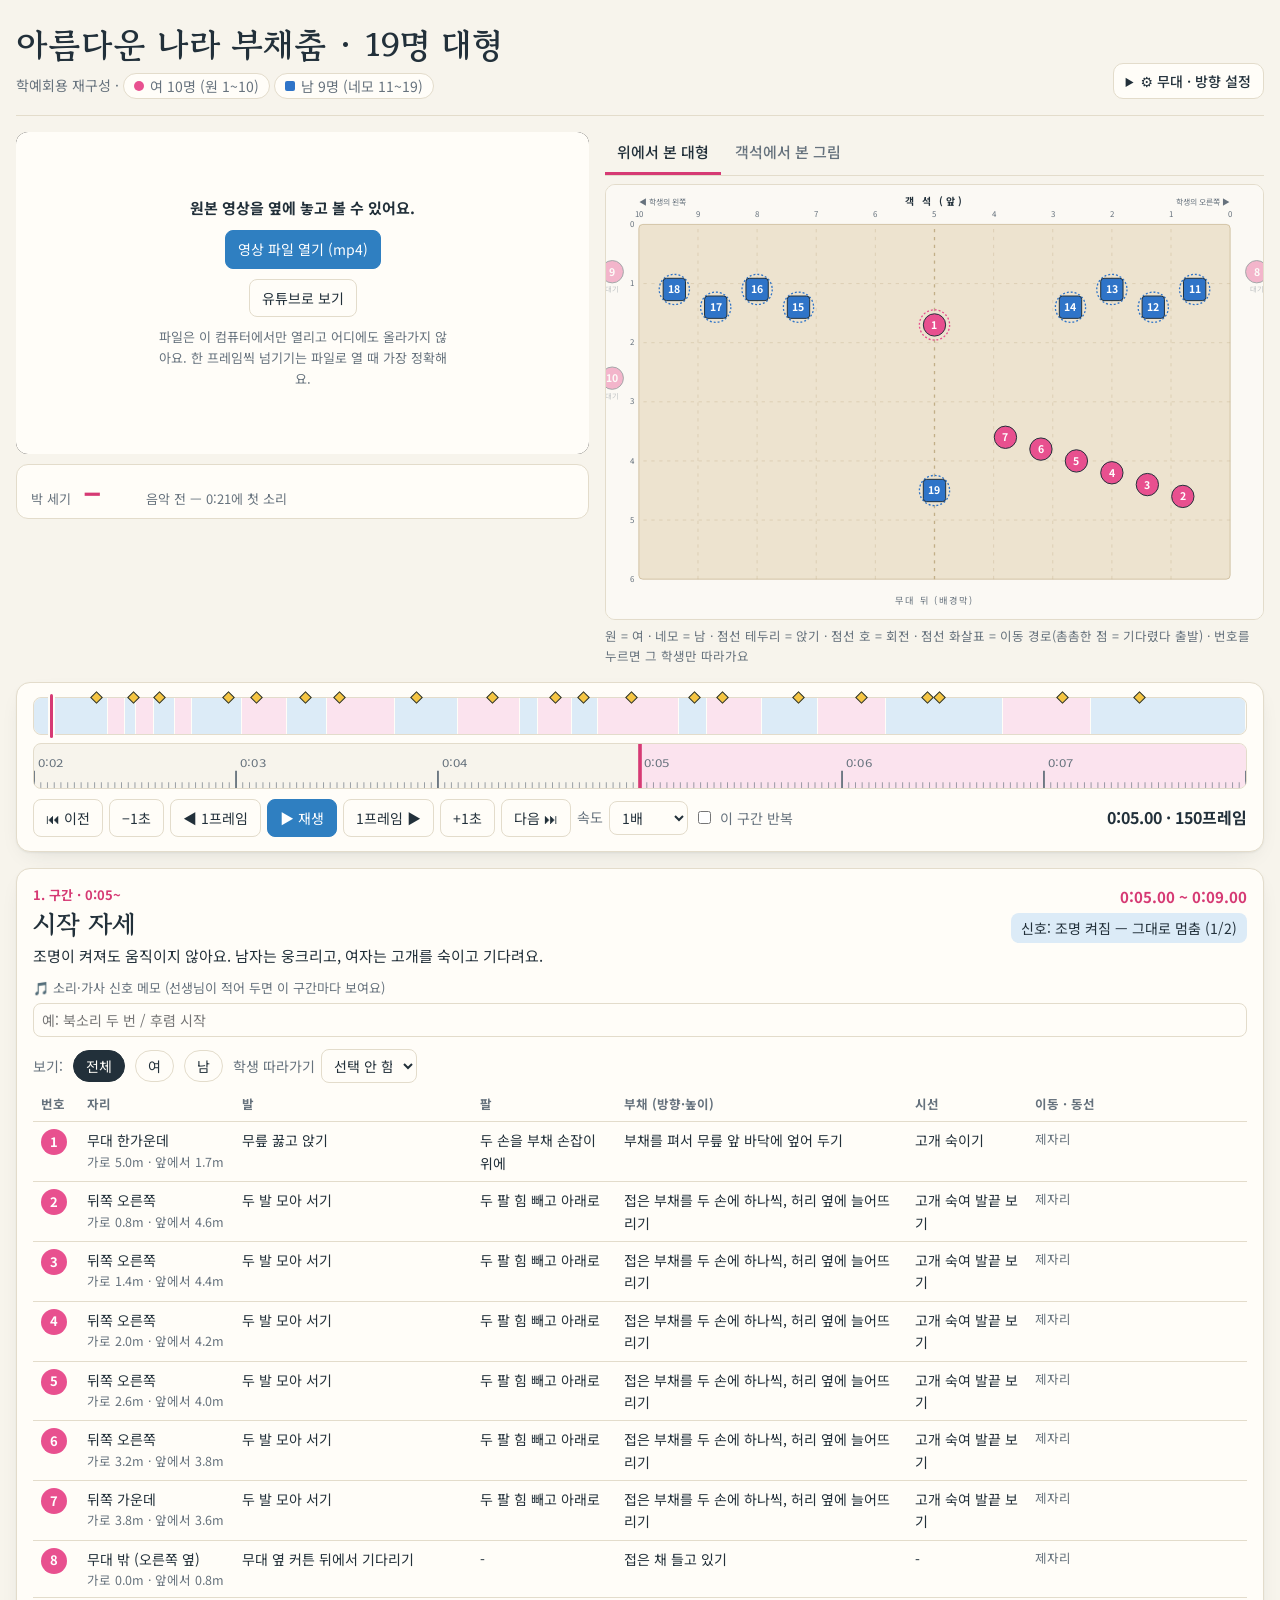
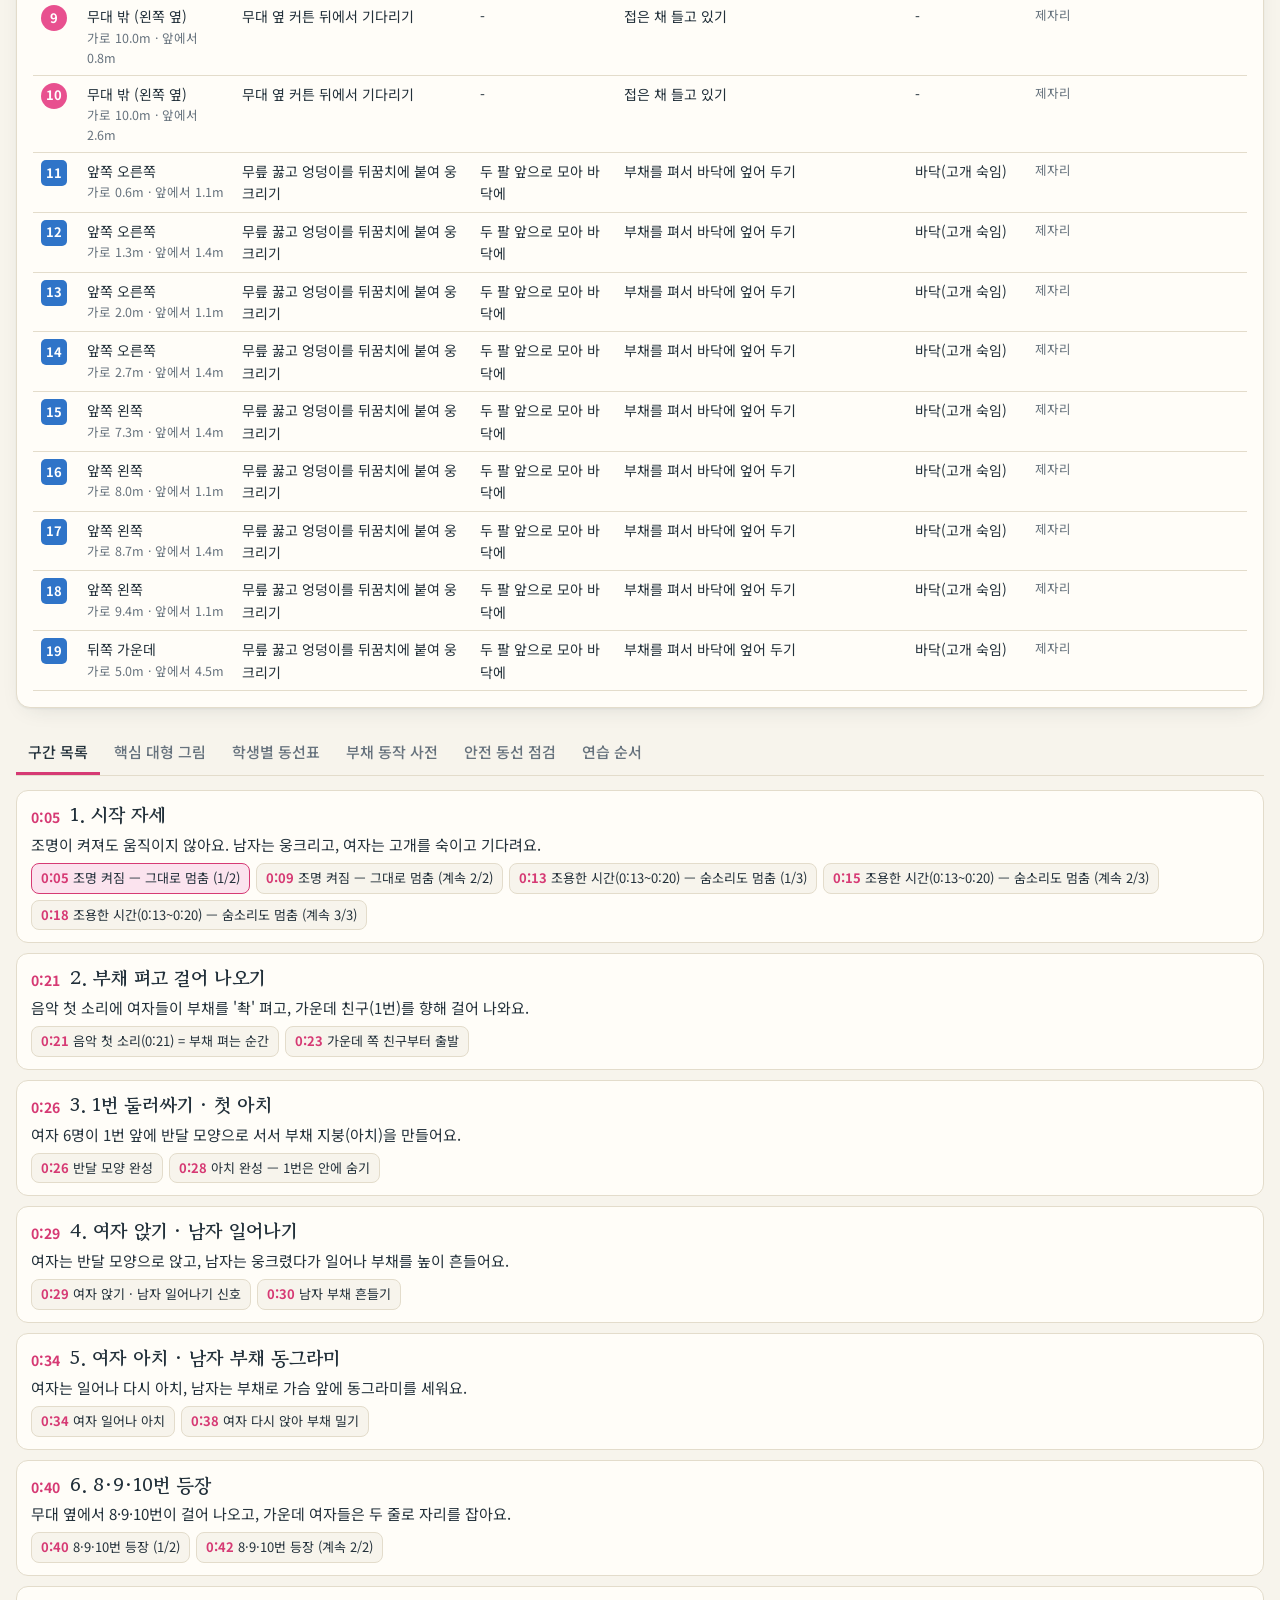
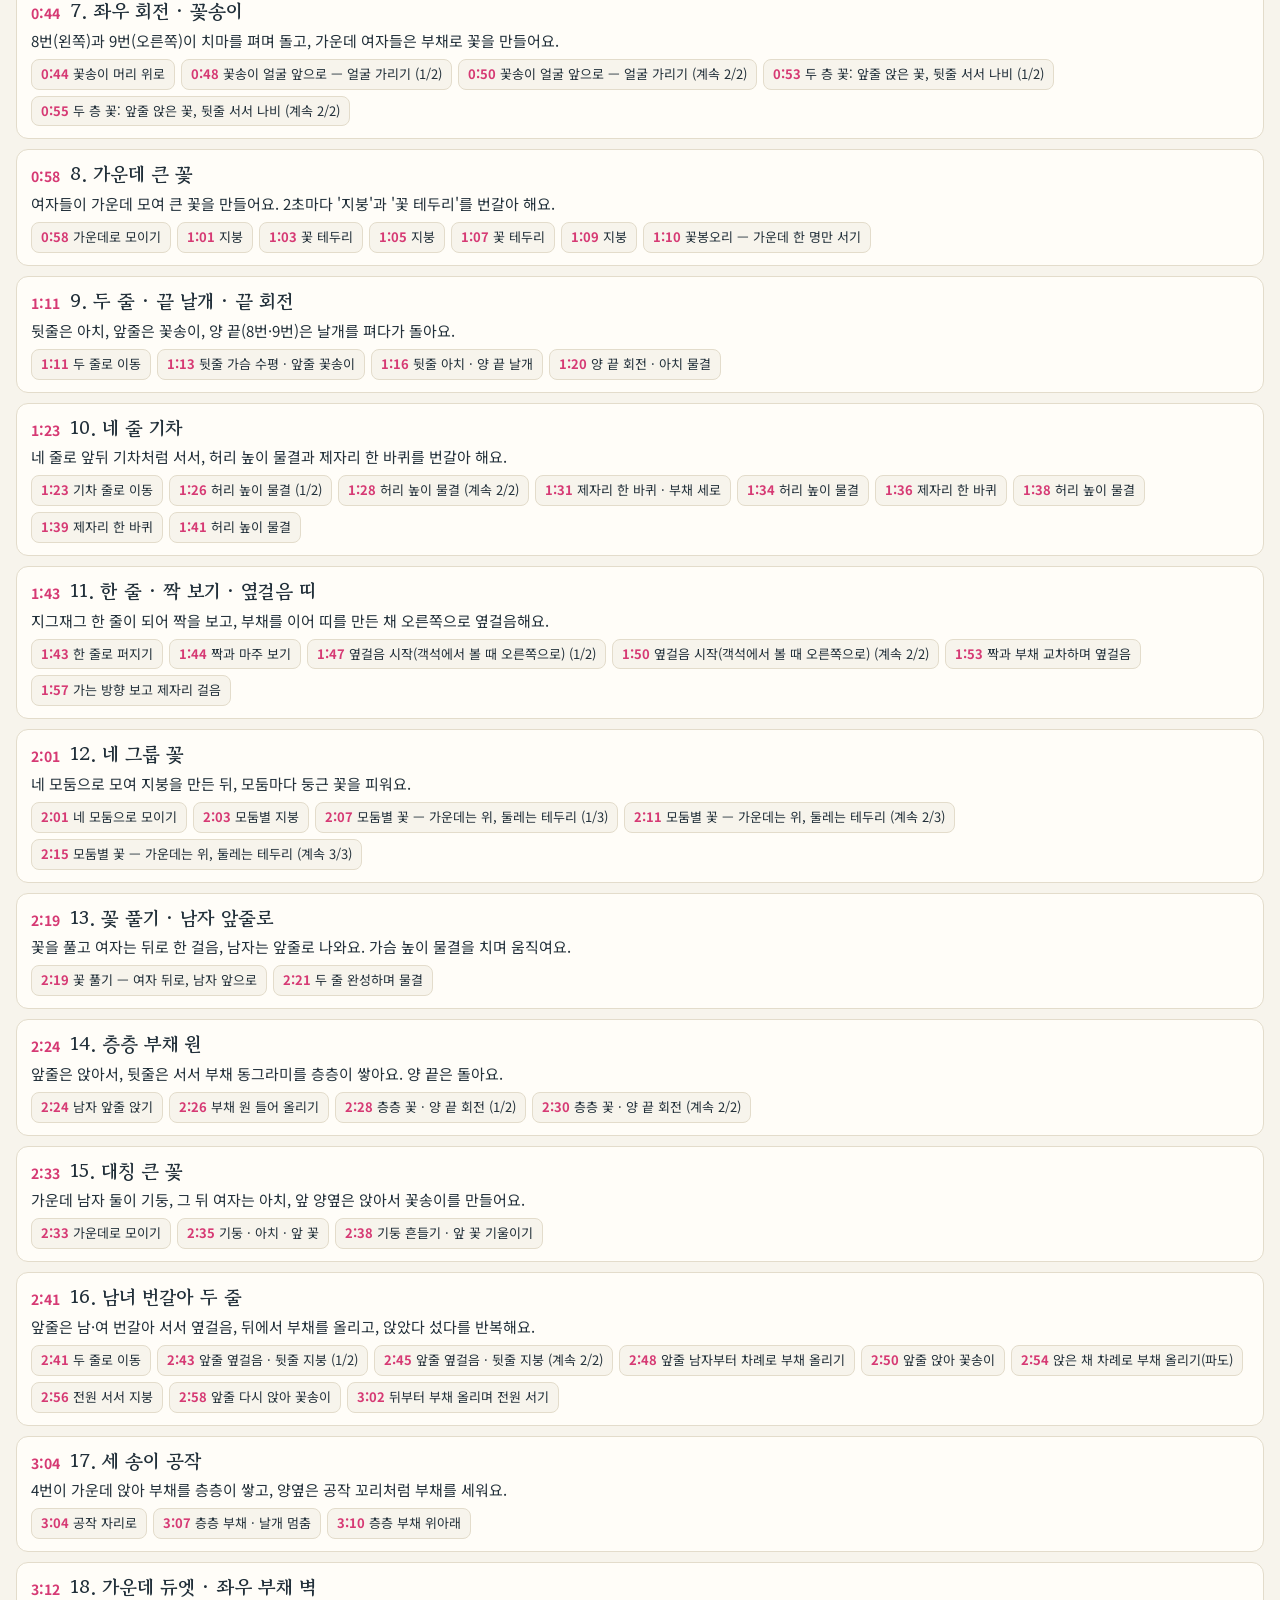
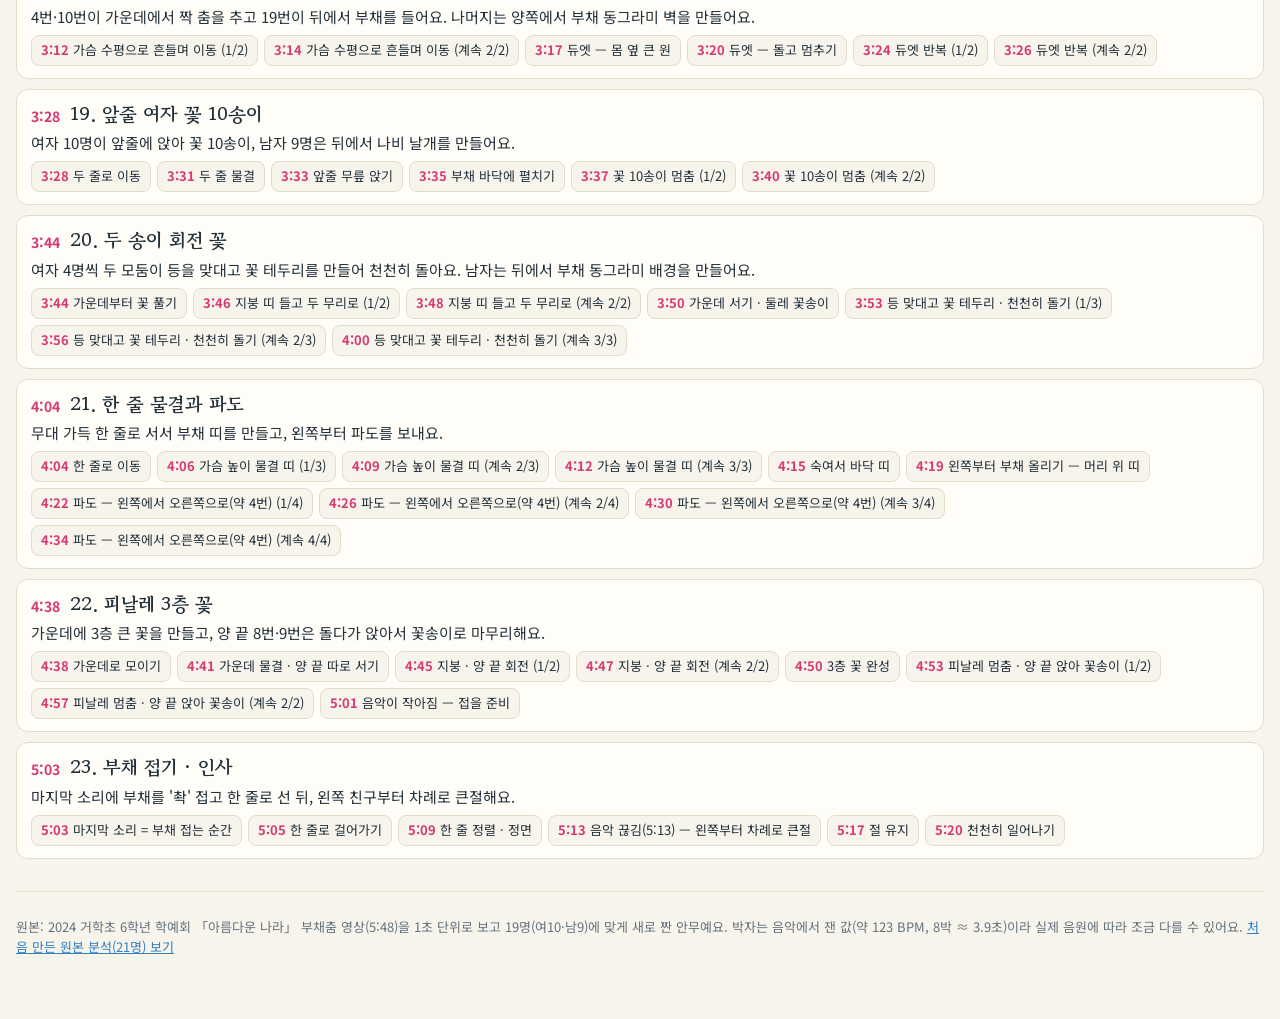
==== commit 214677b9: "19명(여10·남9) 재구성: 영상 나란히 프레임 보기, 박 단위 19명 동작·동선, 충돌 없는 이동 경로 - js/choreo.js: 대형 20개 · 구간 24개 · 동작 사전 " ====
--- a/index.html
+++ b/index.html
@@ -1,746 +1,140 @@
-<!doctype html><html><head><meta charset=utf8><meta name=viewport content="width=device-width,initial-scale=1,viewport-fit=cover"><style>:root{color-scheme:light;box-sizing:border-box;padding-top:env(safe-area-inset-top,0px);padding-bottom:env(safe-area-inset-bottom,0px)}html{scroll-padding-top:env(safe-area-inset-top,0px)}body{margin:0;padding:0;font:14px -apple-system,BlinkMacSystemFont,sans-serif;background:#faf9f5;color:#141413}img{max-width:100%}[hidden]:not([hidden=until-found i]){display:none!important}</style></head><body>
-<title>아름다운 나라 부채춤 대형</title>
+<!doctype html>
+<html lang="ko">
+<head>
+<meta charset="utf-8">
+<meta name="viewport" content="width=device-width,initial-scale=1,viewport-fit=cover">
+<title>아름다운 나라 부채춤 19명</title>
+<link rel="preconnect" href="https://fonts.googleapis.com">
 <link rel="stylesheet" href="https://fonts.googleapis.com/css2?family=Gowun+Batang:wght@400;700&family=Noto+Sans+KR:wght@400;500;700&display=swap">
-<style>
-:root{
-  --bg:#F7F4EC; --panel:#FFFDF8; --ink:#22303A; --muted:#6F7B86; --line:#E3DCCB;
-  --blue:#2F7FC1; --blue-soft:#DCEBF7; --pink:#E2467E; --pink-soft:#FBE3EE; --gold:#E0B13A; --green:#7BA54A;
-  --stage-bg:#FBF9F4; --floor:#E9DFCB; --floor-line:#C9B893; --back:#D9E7F2; --girl:#F06AA5; --boy:#3F8AD1; --fan:#E2467E; --hi:#F5C542; --onmark:#FFFFFF;
-  --shadow:0 1px 2px rgba(34,48,58,.06), 0 8px 24px -12px rgba(34,48,58,.18);
-}
-@media (prefers-color-scheme: dark){ :root:not([data-theme="light"]){
-  --bg:#141A21; --panel:#1C242D; --ink:#EAF0F5; --muted:#9AA7B3; --line:#2C3743;
-  --blue:#7FB6E8; --blue-soft:#20344A; --pink:#F27CAC; --pink-soft:#3A2230; --gold:#E7C25A; --green:#9CC46E;
-  --stage-bg:#1A222B; --floor:#2A3340; --floor-line:#3E4B5A; --back:#233242; --girl:#E8609B; --boy:#4D95D6; --fan:#F27CAC; --hi:#E7C25A; --onmark:#FFFFFF;
-  --shadow:0 1px 2px rgba(0,0,0,.3), 0 8px 24px -12px rgba(0,0,0,.5);
-}}
-:root[data-theme="dark"]{
-  --bg:#141A21; --panel:#1C242D; --ink:#EAF0F5; --muted:#9AA7B3; --line:#2C3743;
-  --blue:#7FB6E8; --blue-soft:#20344A; --pink:#F27CAC; --pink-soft:#3A2230; --gold:#E7C25A; --green:#9CC46E;
-  --stage-bg:#1A222B; --floor:#2A3340; --floor-line:#3E4B5A; --back:#233242; --girl:#E8609B; --boy:#4D95D6; --fan:#F27CAC; --hi:#E7C25A; --onmark:#FFFFFF;
-  --shadow:0 1px 2px rgba(0,0,0,.3), 0 8px 24px -12px rgba(0,0,0,.5);
-}
-*{box-sizing:border-box}
-body{background:var(--bg);color:var(--ink);font-family:'Noto Sans KR',system-ui,-apple-system,sans-serif;font-size:15px;line-height:1.6;padding-inline:16px;padding-block:0 40px;margin:0}
-.wrap{max-width:1180px;margin:0 auto}
-header.top{padding-block:28px 18px;border-bottom:1px solid var(--line);display:flex;flex-wrap:wrap;gap:12px 24px;align-items:flex-end;justify-content:space-between}
-h1{font-family:'Gowun Batang',serif;font-weight:700;font-size:clamp(26px,4vw,38px);line-height:1.2;margin:0;text-wrap:balance}
-.sub{color:var(--muted);margin:6px 0 0;font-size:14px}
-.pill{display:inline-flex;align-items:center;gap:6px;border:1px solid var(--line);border-radius:999px;padding:3px 10px;font-size:13px;background:var(--panel)}
-.pill i{width:10px;height:10px;border-radius:50%;display:inline-block}
-.pill i.b{border-radius:3px;background:var(--boy)} .pill i.g{background:var(--girl)}
-.tabs{display:flex;gap:4px;margin-top:18px;border-bottom:1px solid var(--line)}
-.tabs button{background:none;border:0;border-bottom:3px solid transparent;padding:10px 14px;font:inherit;font-weight:500;color:var(--muted);cursor:pointer}
-.tabs button[aria-selected="true"]{color:var(--ink);border-bottom-color:var(--pink)}
-.tabs button:focus-visible{outline:2px solid var(--blue);outline-offset:2px;border-radius:4px}
-.layout{display:grid;grid-template-columns:270px 1fr;gap:20px;margin-top:20px}
-@media (max-width:860px){.layout{grid-template-columns:1fr}}
-.list{background:var(--panel);border:1px solid var(--line);border-radius:12px;padding:8px;max-height:78vh;overflow:auto;position:sticky;top:calc(env(safe-area-inset-top,0px) + 12px)}
-@media (max-width:860px){.list{position:static;max-height:230px}}
-.list button{display:grid;grid-template-columns:52px 1fr;gap:8px;width:100%;text-align:left;background:none;border:0;border-radius:8px;padding:8px 10px;font:inherit;color:var(--ink);cursor:pointer;align-items:baseline}
-.list button:hover{background:var(--blue-soft)}
-.list button[aria-current="true"]{background:var(--pink-soft);font-weight:700}
-.list button:focus-visible{outline:2px solid var(--blue)}
-.list .t{font-variant-numeric:tabular-nums;color:var(--muted);font-size:13px}
-.list button[aria-current="true"] .t{color:var(--pink)}
-.main{min-width:0}
-.card{background:var(--panel);border:1px solid var(--line);border-radius:14px;box-shadow:var(--shadow);padding:18px}
-.sechead{display:flex;flex-wrap:wrap;gap:8px 16px;align-items:baseline;justify-content:space-between}
-.sechead h2{font-family:'Gowun Batang',serif;font-size:clamp(20px,2.6vw,26px);margin:0;line-height:1.3;text-wrap:balance}
-.time{font-variant-numeric:tabular-nums;font-weight:700;color:var(--pink);font-size:15px}
-.nav{display:flex;gap:8px;flex-wrap:wrap;align-items:center;margin-top:12px}
-.btn{border:1px solid var(--line);background:var(--panel);color:var(--ink);border-radius:8px;padding:7px 12px;font:inherit;font-size:14px;cursor:pointer}
-.btn:hover{border-color:var(--blue);color:var(--blue)}
-.btn.primary{background:var(--blue);border-color:var(--blue);color:#fff}
-.btn.primary:hover{filter:brightness(1.05);color:#fff}
-.btn:focus-visible,select:focus-visible{outline:2px solid var(--blue);outline-offset:2px}
-.btn:disabled{opacity:.4;cursor:default}
-.timeline{margin-top:14px;display:flex;height:14px;border-radius:7px;overflow:hidden;border:1px solid var(--line)}
-.timeline span{display:block;height:100%;background:var(--blue-soft);border-right:1px solid var(--panel);cursor:pointer}
-.timeline span.on{background:var(--pink)}
-.timeline span:hover{filter:brightness(.92)}
-.stage{margin-top:14px;border-radius:10px;overflow:hidden;border:1px solid var(--line)}
-.stage svg{display:block}
-.legend{display:flex;flex-wrap:wrap;gap:6px 14px;margin-top:10px;font-size:13px;color:var(--muted)}
-.legend b{color:var(--ink);font-weight:500}
-.legend svg{vertical-align:-4px;margin-right:2px}
-.summary{margin-top:16px;font-size:15.5px;line-height:1.75;max-width:70ch}
-.cues{display:flex;flex-wrap:wrap;gap:6px;margin-top:10px}
-.cue{background:var(--blue-soft);color:var(--ink);border-radius:6px;padding:3px 9px;font-size:13px;font-variant-numeric:tabular-nums}
-.conf{margin-top:10px;font-size:13px;color:var(--muted)}
-.conf b{color:var(--ink);font-weight:500}
-select{font:inherit;font-size:14px;padding:6px 8px;border:1px solid var(--line);border-radius:8px;background:var(--panel);color:var(--ink)}
-table{width:100%;border-collapse:collapse;margin-top:14px;font-size:14px}
-th,td{padding:7px 8px;border-bottom:1px solid var(--line);text-align:left;vertical-align:top}
-th{font-weight:700;color:var(--muted);font-size:12.5px;letter-spacing:.04em;text-transform:uppercase}
-td.n{font-weight:700;white-space:nowrap}
-td.n .dot{display:inline-block;width:12px;height:12px;border-radius:50%;background:var(--girl);vertical-align:-1px;margin-right:6px}
-td.n .dot.b{border-radius:3px;background:var(--boy)}
-.tablewrap{overflow-x:auto}
-.two{display:grid;grid-template-columns:1fr 1fr;gap:0 24px}
-@media (max-width:700px){.two{grid-template-columns:1fr}}
-.roster h3,.guide h3{font-family:'Gowun Batang',serif;font-size:20px;margin:0 0 6px}
-.roster p,.guide p{margin:6px 0;max-width:70ch}
-.trace{margin-top:14px}
-.trace ol{margin:8px 0 0;padding-left:0;list-style:none;display:grid;grid-template-columns:repeat(auto-fill,minmax(230px,1fr));gap:6px}
-.trace li{border:1px solid var(--line);border-radius:8px;padding:7px 10px;font-size:13.5px;cursor:pointer;background:var(--panel)}
-.trace li:hover{border-color:var(--blue)}
-.trace li .t{color:var(--pink);font-weight:700;font-variant-numeric:tabular-nums;margin-right:6px}
-.trace li .p{color:var(--muted)}
-.note{font-size:13px;color:var(--muted);margin-top:14px;line-height:1.6}
-.guide ol{padding-left:20px;margin:6px 0}
-.guide li{margin:4px 0}
-[hidden]{display:none!important}
-@media (prefers-reduced-motion:no-preference){.list button,.btn,.timeline span{transition:background .15s,border-color .15s,color .15s}}
-</style>
-
+<link rel="stylesheet" href="css/style.css">
+</head>
+<body>
 <div class="wrap">
   <header class="top">
     <div>
-      <h1>아름다운 나라 부채춤 대형</h1>
-      <p class="sub">거학초 6학년 학예회 영상(5:48) 분석 · 구간별 대형·동작 · 번호는 <b>시작 위치</b> 기준으로 부여</p>
+      <h1>아름다운 나라 부채춤 · 19명 대형</h1>
+      <p class="sub">학예회용 재구성 · <span class="pill"><i class="g"></i>여 10명 (원 1~10)</span> <span class="pill"><i class="b"></i>남 9명 (네모 11~19)</span></p>
     </div>
-    <div style="display:flex;gap:8px;flex-wrap:wrap">
-      <span class="pill"><i class="g"></i>여자 13명 (원)</span>
-      <span class="pill"><i class="b"></i>남자 8명 (네모)</span>
-      <a class="btn" id="ytlink" href="#" target="_blank" rel="noopener">▶ 유튜브에서 이 구간 보기</a>
-    </div>
+    <details class="settings" id="settings">
+      <summary>⚙ 무대 · 방향 설정</summary>
+      <div class="set-body">
+        <label>무대 가로 <input type="number" id="stW" min="5" max="20" step="0.5"> m</label>
+        <label>무대 세로 <input type="number" id="stD" min="3" max="12" step="0.5"> m</label>
+        <label>보폭(한 걸음) <input type="number" id="stStep" min="0.3" max="0.8" step="0.05"> m</label>
+        <fieldset><legend>왼쪽·오른쪽 기준</legend>
+          <label><input type="radio" name="view" value="student"> 학생 기준 (무대에서 객석을 볼 때)</label>
+          <label><input type="radio" name="view" value="audience"> 객석 기준 (보는 사람 쪽에서)</label>
+        </fieldset>
+        <p class="note">걸음 수는 무대 크기와 보폭에 맞춰 다시 계산돼요. 앞·뒤는 늘 무대 기준(앞 = 객석 쪽)이에요.</p>
+      </div>
+    </details>
   </header>
 
-  <div class="tabs" role="tablist">
-    <button role="tab" aria-selected="true" data-tab="sections">구간별 대형</button>
-    <button role="tab" aria-selected="false" data-tab="roster">학생 번호표</button>
-    <button role="tab" aria-selected="false" data-tab="guide">연습 순서 제안</button>
-  </div>
-
-  <section id="tab-sections">
-    <div class="layout">
-      <nav class="list" id="seclist" aria-label="구간 목록"></nav>
-      <div class="main">
-        <div class="card">
-          <div class="sechead">
-            <h2 id="sectitle"></h2>
-            <span class="time" id="sectime"></span>
-          </div>
-          <div class="nav">
-            <button class="btn" id="prev">◀ 이전 구간</button>
-            <button class="btn" id="next">다음 구간 ▶</button>
-            <label style="margin-left:auto;display:flex;align-items:center;gap:6px;font-size:14px;color:var(--muted)">학생 강조
-              <select id="hl"><option value="">전체 보기</option></select>
-            </label>
-          </div>
-          <div class="timeline" id="timeline" aria-hidden="true"></div>
-          <div class="stage" id="stage"></div>
-          <div class="legend">
-            <span><b>자세</b> 실선 = 서기 · 점선 테두리 = 무릎/앉기 · 그림자 타원 = 엎드리기 · 점선 호살표 = 회전 · 화살표 = 이동</span>
-            <span><b>부채</b> 위 두 개 = 머리 위 · 아래 두 개 = 앞으로 · 굵은 고리 = 부채 원(꽃송이) · 양옆 = 옆으로 펼침 · 물결선 = 수평 물결 · 세로 3개 = 층층 · 짧은 선 = 내림</span>
-          </div>
-          <p class="summary" id="summary"></p>
-          <div class="cues" id="cues"></div>
-          <p class="conf" id="conf"></p>
-          <div class="tablewrap">
-            <table id="postable">
-              <thead><tr><th>번호</th><th>위치</th><th>자세</th><th>부채</th><th>번호</th><th>위치</th><th>자세</th><th>부채</th></tr></thead>
-              <tbody></tbody>
-            </table>
-          </div>
-        </div>
-        <div class="card trace" id="tracecard" hidden>
-          <h3 style="font-family:'Gowun Batang',serif;margin:0 0 4px;font-size:19px" id="tracetitle"></h3>
-          <p class="sub" style="margin:0">구간을 누르면 그 대형으로 이동합니다.</p>
-          <ol id="tracelist"></ol>
+  <section class="player">
+    <div class="vidcol">
+      <div class="vidbox" id="vidBox">
+        <video id="video" playsinline preload="auto"></video>
+        <div class="ytbox" id="ytBox" hidden><div id="ytPlayer"></div></div>
+        <div class="vidmsg" id="vidMsg">
+          <p><b>원본 영상을 옆에 놓고 볼 수 있어요.</b></p>
+          <label class="btn primary">영상 파일 열기 (mp4)<input type="file" id="vidPick" accept="video/*" hidden></label>
+          <button class="btn" id="ytBtn" type="button">유튜브로 보기</button>
+          <p class="note">파일은 이 컴퓨터에서만 열리고 어디에도 올라가지 않아요. 한 프레임씩 넘기기는 파일로 열 때 가장 정확해요.</p>
         </div>
       </div>
+      <div class="count"><span class="clabel">박 세기</span><span id="countBig">–</span><span class="csub" id="countSub">음악 전</span></div>
+    </div>
+    <div class="diagcol">
+      <div class="dtabs" role="tablist">
+        <button role="tab" data-mode="top" aria-selected="true">위에서 본 대형</button>
+        <button role="tab" data-mode="front" aria-selected="false">객석에서 본 그림</button>
+      </div>
+      <div class="diag" id="diag"></div>
+      <p class="legend">원 = 여 · 네모 = 남 · 점선 테두리 = 앉기 · 점선 호 = 회전 · 점선 화살표 = 이동 경로(촘촘한 점 = 기다렸다 출발) · 번호를 누르면 그 학생만 따라가요</p>
     </div>
   </section>
 
-  <section id="tab-roster" hidden>
-    <div class="card roster">
-      <h3>학생 번호표 — 시작 위치 기준</h3>
-      <p>영상 속 학생은 의상이 같아 얼굴로 끝까지 추적하기는 어렵습니다. 그래서 <b>0:16 시작 자세의 위치</b>로 번호를 정하고, 이후 구간은 자리 이동의 연속성으로 추정했습니다. 우리 반 학생을 이 번호에 배정하면 모든 구간의 자리와 동작이 정해집니다. "추정"으로 표시된 구간은 학생 수·역할(서는 사람 수, 앉는 사람 수)은 맞지만 어떤 번호가 어디 서는지는 선생님이 바꾸셔도 됩니다.</p>
-      <div class="two">
-        <div class="tablewrap"><table id="rosterG"><thead><tr><th>번호</th><th>시작 위치 · 주요 역할</th></tr></thead><tbody></tbody></table></div>
-        <div class="tablewrap"><table id="rosterB"><thead><tr><th>번호</th><th>시작 위치 · 주요 역할</th></tr></thead><tbody></tbody></table></div>
-      </div>
-      <p class="note">인원이 다르면: 여자가 적을 때는 여9·여10·여12·여13(뒤에서 서는 조)부터 빼고, 남자가 적을 때는 남2·남3·남6·남7부터 빼면 앞줄 동작과 솔로·날개 역할이 그대로 유지됩니다.</p>
+  <section class="transport card">
+    <div class="scrub" id="scrub" role="slider" aria-label="시간" tabindex="0">
+      <div class="bands" id="bands"></div>
+      <div class="keys" id="keys"></div>
+      <div class="thumb" id="thumb"></div>
+    </div>
+    <div class="zoom" id="zoom" title="좌우로 끌면 한 프레임씩 세밀하게 움직여요"></div>
+    <div class="ctrls">
+      <button class="btn" id="bPrevBeat" title="이전 박 구간 ([)">⏮ 이전</button>
+      <button class="btn" id="bBack1" title="1초 뒤로 (Shift+←)">−1초</button>
+      <button class="btn" id="bBackF" title="1프레임 뒤로 (←)">◀ 1프레임</button>
+      <button class="btn primary" id="bPlay" title="재생/멈춤 (스페이스)">▶ 재생</button>
+      <button class="btn" id="bFwdF" title="1프레임 앞으로 (→)">1프레임 ▶</button>
+      <button class="btn" id="bFwd1" title="1초 앞으로 (Shift+→)">+1초</button>
+      <button class="btn" id="bNextBeat" title="다음 박 구간 (])">다음 ⏭</button>
+      <label class="inl">속도 <select id="speed"><option value="0.25">0.25배</option><option value="0.5">0.5배</option><option value="0.75">0.75배</option><option value="1" selected>1배</option></select></label>
+      <label class="inl"><input type="checkbox" id="loop"> 이 구간 반복</label>
+      <span class="time" id="timeLbl">0:00.00</span>
     </div>
   </section>
 
-  <section id="tab-guide" hidden>
-    <div class="card guide">
-      <h3>연습 순서 제안</h3>
-      <p>동작은 크게 <b>6가지 기본 부채 동작</b>의 조합입니다. 기본 동작을 먼저 익힌 뒤 대형 전환을 연습하면 빠릅니다.</p>
-      <ol>
-        <li><b>부채 원(꽃송이)</b> — 두 부채를 붙여 얼굴 앞에 동그라미. 0:50, 1:04, 3:40, 4:53에 반복. 앉아서 만들 때 팔꿈치를 붙이면 원이 예쁘게 나옵니다.</li>
-        <li><b>머리 위 활짝</b> — 두 팔을 V자로 뻗어 부채를 펼침. 0:37, 1:07, 2:28, 3:04, 4:20.</li>
-        <li><b>수평 물결</b> — 가슴 앞에서 부채를 붙여 잡고 상체를 좌우로 기울임. 1:25, 2:16, 3:31, 4:08.</li>
-        <li><b>옆으로 펼치기(날개)</b> — 팔을 양옆으로 뻗어 부채를 눕힘. 1:04, 2:11, 3:10, 4:53.</li>
-        <li><b>제자리 회전</b> — 부채를 위로 든 채 치마가 펴지게 돎(여8·여11 담당). 0:44, 1:19, 2:28, 4:48.</li>
-        <li><b>파도(웨이브)</b> — 왼쪽부터 차례로 팔을 올렸다 내림. 4:23~4:41.</li>
-      </ol>
-      <p><b>추천 연습 순서</b></p>
-      <ol>
-        <li>기본 6동작을 자리에서 음악 없이 → 음악에 맞춰.</li>
-        <li>구간 21~22(4:07~4:41) 한 줄 물결·파도: 전원이 같은 동작이라 가장 쉽고 성취감이 큼.</li>
-        <li>구간 18~19(3:31~3:46) 두 줄 앉아 꽃송이: 앞줄/뒷줄 개념 익히기.</li>
-        <li>구간 1~5(0:00~0:58) 도입부: 여1~7 앉기·여8 솔로·남자 부채 올리기·여9~13 등장 타이밍.</li>
-        <li>구간 6~7(0:58~1:25) 큰 꽃 아치 → 두 줄 전환.</li>
-        <li>구간 8~12(1:25~2:23) 짝 동작·옆걸음·세 송이 꽃: 전환이 가장 많은 부분, 걷는 경로를 바닥 테이프로 표시.</li>
-        <li>구간 13~17(2:23~3:31) 남자 파트와 여4 솔로·듀엣: 남자만 따로 연습한 뒤 합침.</li>
-        <li>구간 20(3:46~4:07) 두 송이 회전 꽃, 구간 23~25 피날레·인사.</li>
-        <li>전체 통연습은 구간 번호로 끊어 "몇 번 구간부터"라고 지시하면 편합니다.</li>
-      </ol>
-      <p class="note">영상은 객석에서 촬영한 것이므로 이 페이지의 왼쪽/오른쪽은 모두 <b>객석에서 본 방향</b>입니다. 학생에게 지시할 때는 "무대에서 볼 때 반대"임을 한 번 정해 두세요.</p>
+  <section class="card beat">
+    <div class="beathead">
+      <div>
+        <p class="kicker" id="secKick"></p>
+        <h2 id="secTitle"></h2>
+        <p class="easy" id="secEasy"></p>
+      </div>
+      <div class="beatmeta">
+        <span class="bt" id="beatTime"></span>
+        <span class="cue" id="beatCue"></span>
+      </div>
+    </div>
+    <label class="memo">🎵 소리·가사 신호 메모 (선생님이 적어 두면 이 구간마다 보여요)
+      <input type="text" id="memo" placeholder="예: 북소리 두 번 / 후렴 시작">
+    </label>
+    <div class="filters">
+      <span>보기:</span>
+      <button class="chip" data-f="all" aria-pressed="true">전체</button>
+      <button class="chip" data-f="G" aria-pressed="false">여</button>
+      <button class="chip" data-f="B" aria-pressed="false">남</button>
+      <label class="inl">학생 따라가기 <select id="who"><option value="">선택 안 함</option></select></label>
+    </div>
+    <div class="tablewrap">
+      <table class="moves">
+        <thead><tr><th>번호</th><th>자리</th><th>발</th><th>팔</th><th>부채 (방향·높이)</th><th>시선</th><th>이동 · 동선</th></tr></thead>
+        <tbody id="tbody"></tbody>
+      </table>
     </div>
   </section>
+
+  <nav class="tabs" role="tablist">
+    <button role="tab" data-tab="sections" aria-selected="true">구간 목록</button>
+    <button role="tab" data-tab="key" aria-selected="false">핵심 대형 그림</button>
+    <button role="tab" data-tab="student" aria-selected="false">학생별 동선표</button>
+    <button role="tab" data-tab="dict" aria-selected="false">부채 동작 사전</button>
+    <button role="tab" data-tab="safety" aria-selected="false">안전 동선 점검</button>
+    <button role="tab" data-tab="practice" aria-selected="false">연습 순서</button>
+  </nav>
+  <section class="panel" id="p-sections"></section>
+  <section class="panel" id="p-key" hidden></section>
+  <section class="panel" id="p-student" hidden>
+    <div class="stuhead">
+      <label>학생 <select id="stuSel"></select></label>
+      <label>이름 <input type="text" id="stuName" placeholder="(선택) 이름을 적으면 인쇄에 나와요"></label>
+      <button class="btn" id="stuPrint">🖨 이 학생 동선표 인쇄</button>
+    </div>
+    <div id="stuBody"></div>
+  </section>
+  <section class="panel" id="p-dict" hidden></section>
+  <section class="panel" id="p-safety" hidden></section>
+  <section class="panel" id="p-practice" hidden></section>
+
+  <footer class="foot">
+    <p>원본: 2024 거학초 6학년 학예회 「아름다운 나라」 부채춤 영상(5:48)을 1초 단위로 보고 19명(여10·남9)에 맞게 새로 짠 안무예요. 박자는 음악에서 잰 값(약 123 BPM, 8박 ≈ 3.9초)이라 실제 음원에 따라 조금 다를 수 있어요. <a href="old/analysis-21.html">처음 만든 원본 분석(21명) 보기</a></p>
+  </footer>
 </div>
-
-<script>// 부채춤 '아름다운 나라' (거학초 6학년, 2024 학예회) 동작·대형 분석 데이터
-// 좌표: x 0(객석에서 볼 때 왼쪽) ~ 100(오른쪽), y 0(무대 뒤) ~ 60(무대 앞)
-// pose: stand(서기) kneel(무릎/앉기) low(엎드리기·웅크리기) spin(회전) walk(이동)
-// fan: down(내림) front(앞) up(머리 위) circle(부채 원/꽃) side(양옆으로) wave(수평 물결) stack(층층) off(무대 밖)
-window.DANCE_DATA = {
-  video: { id: "wA_sY-Wriqw", title: "부채춤_아름다운 나라 | 6학년 부채춤 공연 | 2024 거학초 학예회", duration: 348 },
-  students: [
-    { id: "G1", label: "여1", group: "A", role: "왼쪽 대기줄 1번(가장 왼쪽) → 중앙 꽃조" },
-    { id: "G2", label: "여2", group: "A", role: "왼쪽 대기줄 2번 → 중앙 꽃조(앞줄 앉기)" },
-    { id: "G3", label: "여3", group: "A", role: "왼쪽 대기줄 3번 → 중앙 꽃조(앞줄 앉기)" },
-    { id: "G4", label: "여4", group: "A", role: "왼쪽 대기줄 4번 → 중앙 솔로②(2:25~3:30 중앙 앉아 층층부채·듀엣)" },
-    { id: "G5", label: "여5", group: "A", role: "왼쪽 대기줄 5번 → 중앙 꽃조(앞줄 앉기)" },
-    { id: "G6", label: "여6", group: "A", role: "왼쪽 대기줄 6번 → 중앙 꽃조(앞줄 앉기)" },
-    { id: "G7", label: "여7", group: "A", role: "왼쪽 대기줄 7번(중앙에 가장 가까움) → 중앙 꽃조" },
-    { id: "G8", label: "여8", group: "S", role: "중앙 솔로①(시작 중앙 무릎, 0:40 부채 올리기, 왼쪽 회전 담당)" },
-    { id: "G9", label: "여9", group: "L", role: "0:43 왼쪽에서 등장 → 왼쪽 서는 조" },
-    { id: "G10", label: "여10", group: "L", role: "0:43 왼쪽에서 등장 → 왼쪽 서는 조" },
-    { id: "G11", label: "여11", group: "R", role: "0:43 오른쪽에서 등장 → 오른쪽 회전 담당" },
-    { id: "G12", label: "여12", group: "R", role: "0:43 오른쪽에서 등장 → 오른쪽 서는 조" },
-    { id: "G13", label: "여13", group: "R", role: "0:43 오른쪽에서 등장 → 오른쪽 서는 조" },
-    { id: "B1", label: "남1", group: "BL", role: "왼쪽 앞 남자조(가장 왼쪽) · 3:05 왼쪽 앞 '날개' 담당" },
-    { id: "B2", label: "남2", group: "BL", role: "왼쪽 앞 남자조" },
-    { id: "B3", label: "남3", group: "BL", role: "왼쪽 앞 남자조" },
-    { id: "B4", label: "남4", group: "BL", role: "왼쪽 앞 남자조(중앙 쪽) · 2:35 중앙 남자 듀오" },
-    { id: "B5", label: "남5", group: "BR", role: "오른쪽 앞 남자조(중앙 쪽) · 2:35 중앙 남자 듀오" },
-    { id: "B6", label: "남6", group: "BR", role: "오른쪽 앞 남자조" },
-    { id: "B7", label: "남7", group: "BR", role: "오른쪽 앞 남자조" },
-    { id: "B8", label: "남8", group: "BR", role: "오른쪽 앞 남자조(가장 오른쪽) · 3:05 오른쪽 앞 '날개' 담당" }
-  ],
-  sections: [
-    {
-      id: 1, start: 0, end: 20, title: "시작 자세 (암전 → 조명)",
-      summary: "음악 전 정지 자세. 여자 대기줄은 고개 숙이고 부채를 아래로 늘어뜨려 잡는다. 여8은 중앙에 무릎 꿇고 앉아 부채를 바닥에 놓고 고개를 숙인다. 남자는 좌·우 앞쪽에 낮게 웅크린다(엎드리듯 앉기). 여9~13은 무대 밖(양쪽 날개)에서 대기.",
-      cues: ["0:12 조명 켜짐, 모두 정지 유지", "0:20 음악 시작과 함께 여8이 부채를 들며 일어남"],
-      confidence: "확실",
-      positions: {
-        G1:{x:4,y:16,pose:"stand",fan:"down"}, G2:{x:9,y:17,pose:"stand",fan:"down"}, G3:{x:14,y:18,pose:"stand",fan:"down"},
-        G4:{x:19,y:19,pose:"stand",fan:"down"}, G5:{x:25,y:20,pose:"stand",fan:"down"}, G6:{x:30,y:21,pose:"stand",fan:"down"},
-        G7:{x:36,y:22,pose:"stand",fan:"down"}, G8:{x:50,y:42,pose:"kneel",fan:"down"},
-        G9:{x:-5,y:30,pose:"stand",fan:"off"}, G10:{x:-5,y:36,pose:"stand",fan:"off"},
-        G11:{x:105,y:28,pose:"stand",fan:"off"}, G12:{x:105,y:34,pose:"stand",fan:"off"}, G13:{x:105,y:40,pose:"stand",fan:"off"},
-        B1:{x:5,y:46,pose:"low",fan:"down"}, B2:{x:11,y:44,pose:"low",fan:"down"}, B3:{x:17,y:44,pose:"low",fan:"down"}, B4:{x:21,y:47,pose:"low",fan:"down"},
-        B5:{x:82,y:46,pose:"low",fan:"down"}, B6:{x:86,y:44,pose:"low",fan:"down"}, B7:{x:90,y:44,pose:"low",fan:"down"}, B8:{x:94,y:47,pose:"low",fan:"down"}
-      }
-    },
-    {
-      id: 2, start: 20, end: 30, title: "여8 일어나기 · 대기줄 중앙으로 모이기",
-      summary: "여8이 부채를 들어 올리며 천천히 일어나 좌우로 크게 흔든다. 대기줄은 중앙에 가까운 여5·6·7부터 걸어 나와(0:23) 여8을 둘러싸는 반원을 만들고, 여1~4가 뒤따라 합류(0:26~0:29). 걸으며 부채를 어깨 높이에서 좌우로 부드럽게 흔든다. 남자는 계속 낮은 자세.",
-      cues: ["0:23 여5·6·7 먼저 출발", "0:26 여1~4 합류", "0:29 여8 중심 반원 완성"],
-      confidence: "확실",
-      positions: {
-        G1:{x:33,y:30,pose:"walk",fan:"front"}, G2:{x:36,y:35,pose:"walk",fan:"front"}, G3:{x:40,y:38,pose:"walk",fan:"front"},
-        G4:{x:44,y:31,pose:"walk",fan:"front"}, G5:{x:55,y:38,pose:"walk",fan:"front"}, G6:{x:60,y:35,pose:"walk",fan:"front"},
-        G7:{x:64,y:31,pose:"walk",fan:"front"}, G8:{x:50,y:40,pose:"stand",fan:"front"},
-        G9:{x:-5,y:30,pose:"stand",fan:"off"}, G10:{x:-5,y:36,pose:"stand",fan:"off"},
-        G11:{x:105,y:28,pose:"stand",fan:"off"}, G12:{x:105,y:34,pose:"stand",fan:"off"}, G13:{x:105,y:40,pose:"stand",fan:"off"},
-        B1:{x:5,y:46,pose:"low",fan:"down"}, B2:{x:11,y:44,pose:"low",fan:"down"}, B3:{x:17,y:44,pose:"low",fan:"down"}, B4:{x:21,y:47,pose:"low",fan:"down"},
-        B5:{x:82,y:46,pose:"low",fan:"down"}, B6:{x:86,y:44,pose:"low",fan:"down"}, B7:{x:90,y:44,pose:"low",fan:"down"}, B8:{x:94,y:47,pose:"low",fan:"down"}
-      }
-    },
-    {
-      id: 3, start: 30, end: 40, title: "중앙 첫 꽃(봉오리) · 남자 부채 올리기",
-      summary: "여1~7이 여8 앞에 부채꼴로 무릎 앉아 부채를 바닥 가까이에서 좌우로 흔든다(0:30). 여8은 중앙에 서서 두 부채를 머리 위로 모아 올린다. 0:34 여1~7이 일어나 두 팔을 위로 뻗어 아치를 만들고 여8은 그 안에 웅크린다 → 0:37 부채를 위로 활짝 펴 '봉오리' → 0:40 여1~7 다시 앉고 여8이 일어나 부채를 높이 든다. 남자는 0:30에 좌·우에서 일어나 부채를 머리 위로 들고 좌우로 크게 흔든다(하늘 부채).",
-      cues: ["0:30 여1~7 앉기, 남자 일어나기", "0:34 여1~7 일어나 아치", "0:37 봉오리 활짝", "0:40 여8 부채 위로, 여1~7 앉기"],
-      confidence: "확실",
-      positions: {
-        G1:{x:35,y:44,pose:"kneel",fan:"front"}, G2:{x:38,y:47,pose:"kneel",fan:"front"}, G3:{x:43,y:49,pose:"kneel",fan:"front"},
-        G4:{x:49,y:51,pose:"kneel",fan:"front"}, G5:{x:55,y:49,pose:"kneel",fan:"front"}, G6:{x:60,y:47,pose:"kneel",fan:"front"},
-        G7:{x:66,y:44,pose:"kneel",fan:"front"}, G8:{x:50,y:40,pose:"stand",fan:"up"},
-        G9:{x:-5,y:30,pose:"stand",fan:"off"}, G10:{x:-5,y:36,pose:"stand",fan:"off"},
-        G11:{x:105,y:28,pose:"stand",fan:"off"}, G12:{x:105,y:34,pose:"stand",fan:"off"}, G13:{x:105,y:40,pose:"stand",fan:"off"},
-        B1:{x:6,y:36,pose:"stand",fan:"up"}, B2:{x:10,y:34,pose:"stand",fan:"up"}, B3:{x:14,y:34,pose:"stand",fan:"up"}, B4:{x:18,y:36,pose:"stand",fan:"up"},
-        B5:{x:82,y:36,pose:"stand",fan:"up"}, B6:{x:86,y:34,pose:"stand",fan:"up"}, B7:{x:90,y:34,pose:"stand",fan:"up"}, B8:{x:94,y:36,pose:"stand",fan:"up"}
-      }
-    },
-    {
-      id: 4, start: 40, end: 50, title: "여9~13 등장 · 좌우 회전 시작",
-      summary: "여8이 부채를 내리고 왼쪽으로 걸어 나간다(0:41). 여9·10이 왼쪽 날개에서, 여11·12·13이 오른쪽 날개에서 부채를 낮게 들고 등장(0:42~0:44). 중앙의 여1~7은 앉은 채 부채를 바닥에서 앞으로 밀어냈다가 당긴다. 0:44부터 여8(왼쪽)과 여11(오른쪽)이 부채를 위로 든 채 치마가 펴지도록 제자리 큰 회전. 남자는 부채를 내려 허리 옆에서 좌우로 흔든다.",
-      cues: ["0:41 여8 왼쪽으로 이동", "0:43 여9~13 등장", "0:44 여8·여11 회전 시작"],
-      confidence: "추정(등장 순서)",
-      positions: {
-        G1:{x:33,y:46,pose:"kneel",fan:"front"}, G2:{x:38,y:48,pose:"kneel",fan:"front"}, G3:{x:43,y:50,pose:"kneel",fan:"front"},
-        G4:{x:50,y:51,pose:"kneel",fan:"front"}, G5:{x:56,y:50,pose:"kneel",fan:"front"}, G6:{x:61,y:48,pose:"kneel",fan:"front"},
-        G7:{x:66,y:46,pose:"kneel",fan:"front"}, G8:{x:20,y:42,pose:"spin",fan:"up"},
-        G9:{x:6,y:30,pose:"stand",fan:"front"}, G10:{x:11,y:32,pose:"stand",fan:"front"},
-        G11:{x:78,y:42,pose:"spin",fan:"up"}, G12:{x:86,y:26,pose:"stand",fan:"front"}, G13:{x:91,y:28,pose:"stand",fan:"front"},
-        B1:{x:3,y:38,pose:"stand",fan:"down"}, B2:{x:8,y:36,pose:"stand",fan:"down"}, B3:{x:12,y:36,pose:"stand",fan:"down"}, B4:{x:16,y:38,pose:"stand",fan:"down"},
-        B5:{x:84,y:38,pose:"stand",fan:"down"}, B6:{x:88,y:36,pose:"stand",fan:"down"}, B7:{x:92,y:36,pose:"stand",fan:"down"}, B8:{x:96,y:38,pose:"stand",fan:"down"}
-      }
-    },
-    {
-      id: 5, start: 50, end: 58, title: "중앙 부채 꽃송이 · 좌우 회전",
-      summary: "앉은 여1~7이 두 부채를 붙여 동그란 '꽃송이'를 만든다. 0:50 머리 위로 들어 보였다가 → 0:55 얼굴 앞으로 내려 얼굴을 가린다(관객에게 꽃 7송이가 보임). 여8·여11은 좌우에서 부채를 높이 든 채 계속 회전. 여9·10(왼쪽 뒤)과 여12·13(오른쪽 뒤)은 서서 부채를 머리 위에서 좌우로 흔든다. 남자는 뒤쪽에서 부채를 옆으로 펼쳐 흔든다.",
-      cues: ["0:50 꽃송이 위로", "0:55 꽃송이 얼굴 앞으로"],
-      confidence: "확실",
-      positions: {
-        G1:{x:33,y:46,pose:"kneel",fan:"circle"}, G2:{x:38,y:48,pose:"kneel",fan:"circle"}, G3:{x:43,y:50,pose:"kneel",fan:"circle"},
-        G4:{x:50,y:51,pose:"kneel",fan:"circle"}, G5:{x:56,y:50,pose:"kneel",fan:"circle"}, G6:{x:61,y:48,pose:"kneel",fan:"circle"},
-        G7:{x:66,y:46,pose:"kneel",fan:"circle"}, G8:{x:18,y:42,pose:"spin",fan:"up"},
-        G9:{x:8,y:28,pose:"stand",fan:"up"}, G10:{x:14,y:30,pose:"stand",fan:"up"},
-        G11:{x:78,y:42,pose:"spin",fan:"up"}, G12:{x:86,y:28,pose:"stand",fan:"up"}, G13:{x:92,y:30,pose:"stand",fan:"up"},
-        B1:{x:3,y:36,pose:"stand",fan:"side"}, B2:{x:7,y:34,pose:"stand",fan:"side"}, B3:{x:11,y:34,pose:"stand",fan:"side"}, B4:{x:15,y:37,pose:"stand",fan:"side"},
-        B5:{x:84,y:37,pose:"stand",fan:"side"}, B6:{x:88,y:34,pose:"stand",fan:"side"}, B7:{x:92,y:34,pose:"stand",fan:"side"}, B8:{x:96,y:36,pose:"stand",fan:"side"}
-      }
-    },
-    {
-      id: 6, start: 58, end: 70, title: "큰 꽃(아치) — 여자 전체 중앙 집결",
-      summary: "여자 전원이 중앙으로 모여 2층 꽃을 만든다. 앞줄 4명(여2·3·5·6)은 앉아서 꽃송이(부채 원)를 얼굴 앞에, 뒷줄 8명은 서서 부채를 바깥쪽으로 펼쳐 큰 아치를 만든다(1:04). 1:07에 서 있는 전원이 부채를 머리 위로 활짝 펼쳐 '큰 꽃'을 완성. 여8은 왼쪽 끝(꽃의 바깥)에서 서서 부채를 좌우로 흔든다. 남자는 좌·우 끝으로 물러나 부채를 옆으로 흔들고, 남4는 왼쪽 앞에 무릎 앉아 부채 원.",
-      cues: ["1:01 전원 중앙으로 걸어 모임", "1:04 아치", "1:07 큰 꽃 활짝", "1:10 부채 위로 든 채 걷기 시작"],
-      confidence: "앞줄/뒷줄 구성은 추정",
-      positions: {
-        G2:{x:36,y:53,pose:"kneel",fan:"circle"}, G3:{x:43,y:55,pose:"kneel",fan:"circle"}, G5:{x:53,y:55,pose:"kneel",fan:"circle"}, G6:{x:60,y:53,pose:"kneel",fan:"circle"},
-        G9:{x:30,y:36,pose:"stand",fan:"side"}, G10:{x:35,y:30,pose:"stand",fan:"side"}, G1:{x:41,y:27,pose:"stand",fan:"side"}, G4:{x:47,y:25,pose:"stand",fan:"side"},
-        G7:{x:53,y:25,pose:"stand",fan:"side"}, G12:{x:59,y:27,pose:"stand",fan:"side"}, G13:{x:65,y:30,pose:"stand",fan:"side"}, G11:{x:70,y:36,pose:"stand",fan:"side"},
-        G8:{x:21,y:36,pose:"stand",fan:"wave"},
-        B1:{x:5,y:30,pose:"stand",fan:"side"}, B2:{x:9,y:34,pose:"stand",fan:"side"}, B3:{x:13,y:38,pose:"stand",fan:"side"}, B4:{x:17,y:50,pose:"kneel",fan:"circle"},
-        B5:{x:84,y:38,pose:"stand",fan:"side"}, B6:{x:88,y:34,pose:"stand",fan:"side"}, B7:{x:92,y:32,pose:"stand",fan:"side"}, B8:{x:97,y:36,pose:"stand",fan:"side"}
-      }
-    },
-    {
-      id: 7, start: 70, end: 85, title: "두 줄 · 부채 아치 · 여8 회전",
-      summary: "1:10 서 있던 여자들이 부채를 머리 위로 든 채 걸어 두 줄을 만든다. 앞줄(여2·3·5·6 + 여1)은 앉아 꽃송이, 뒷줄은 서서 부채를 옆으로 펼친다(1:13). 1:16 여8(왼쪽 앞)과 여11(오른쪽 앞)이 앞으로 나와 부채를 양옆으로 크게 벌리고, 1:19 여8은 제자리 회전. 1:22 뒷줄 전원이 부채를 위로 올려 아치를 다시 만든다. 남자는 좌우 끝에서 부채를 옆으로 흔든다.",
-      cues: ["1:13 두 줄 완성", "1:16 여8·여11 앞으로", "1:19 여8 회전", "1:22 뒷줄 아치"],
-      confidence: "추정",
-      positions: {
-        G1:{x:27,y:50,pose:"kneel",fan:"circle"}, G2:{x:36,y:52,pose:"kneel",fan:"circle"}, G3:{x:45,y:53,pose:"kneel",fan:"circle"}, G5:{x:55,y:53,pose:"kneel",fan:"circle"}, G6:{x:63,y:51,pose:"kneel",fan:"circle"},
-        G9:{x:28,y:28,pose:"stand",fan:"up"}, G10:{x:35,y:27,pose:"stand",fan:"up"}, G4:{x:42,y:26,pose:"stand",fan:"up"}, G7:{x:50,y:26,pose:"stand",fan:"up"},
-        G12:{x:58,y:26,pose:"stand",fan:"up"}, G13:{x:66,y:27,pose:"stand",fan:"up"},
-        G8:{x:20,y:40,pose:"spin",fan:"side"}, G11:{x:77,y:40,pose:"stand",fan:"side"},
-        B1:{x:6,y:32,pose:"stand",fan:"side"}, B2:{x:10,y:36,pose:"stand",fan:"side"}, B3:{x:14,y:40,pose:"stand",fan:"side"}, B4:{x:18,y:48,pose:"kneel",fan:"circle"},
-        B5:{x:84,y:40,pose:"stand",fan:"side"}, B6:{x:88,y:36,pose:"stand",fan:"side"}, B7:{x:92,y:33,pose:"stand",fan:"side"}, B8:{x:96,y:36,pose:"stand",fan:"side"}
-      }
-    },
-    {
-      id: 8, start: 85, end: 91, title: "한 줄 수평 물결",
-      summary: "전원이 무대를 가로지르는 한 줄로 선다(왼쪽 남1~4 → 여자 → 오른쪽 남5~8). 부채를 가슴 앞에서 수평으로 붙여 잡고 상체와 함께 좌우로 크게 흔들어 물결을 만든다(1:25~1:30). 뒤에 선 사람(여4·여7)은 앞사람 어깨 사이로 부채가 보이게 한다.",
-      cues: ["1:25 줄 정렬", "1:28 물결 좌우 2회"],
-      confidence: "확실(순서는 추정)",
-      positions: {
-        B1:{x:8,y:38,pose:"stand",fan:"wave"}, B2:{x:12,y:36,pose:"stand",fan:"wave"}, B3:{x:17,y:36,pose:"stand",fan:"wave"}, B4:{x:20,y:34,pose:"stand",fan:"wave"},
-        G8:{x:26,y:38,pose:"stand",fan:"wave"}, G9:{x:33,y:38,pose:"stand",fan:"wave"}, G1:{x:37,y:38,pose:"stand",fan:"wave"}, G2:{x:42,y:38,pose:"stand",fan:"wave"},
-        G4:{x:44,y:30,pose:"stand",fan:"wave"}, G3:{x:52,y:38,pose:"stand",fan:"wave"}, G5:{x:56,y:38,pose:"stand",fan:"wave"}, G6:{x:61,y:38,pose:"stand",fan:"wave"},
-        G7:{x:70,y:30,pose:"stand",fan:"wave"}, G10:{x:67,y:38,pose:"stand",fan:"wave"}, G12:{x:72,y:38,pose:"stand",fan:"wave"}, G13:{x:76,y:38,pose:"stand",fan:"wave"}, G11:{x:79,y:36,pose:"stand",fan:"wave"},
-        B5:{x:83,y:38,pose:"stand",fan:"wave"}, B6:{x:86,y:36,pose:"stand",fan:"wave"}, B7:{x:89,y:36,pose:"stand",fan:"wave"}, B8:{x:93,y:38,pose:"stand",fan:"wave"}
-      }
-    },
-    {
-      id: 9, start: 91, end: 105, title: "짝 부채 원(둘이 마주 보기)",
-      summary: "둘씩 짝을 지어 춤춘다. 1:31 짝과 마주 보고 두 사람의 부채 4개를 아래에서 모아 큰 원을 만든다. 1:37 등을 맞대고 부채를 위로 올려 흔들기 → 1:40 다시 마주 보고 아래 원 → 1:43 부채를 앞으로 든 채 짝과 함께 옆걸음 이동. 남자도 좌·우에서 둘씩 짝을 지어 같은 동작.",
-      cues: ["1:31 마주 보고 아래 원", "1:37 등 맞대고 위로", "1:43 옆걸음 이동"],
-      confidence: "짝 편성은 추정",
-      positions: {
-        B1:{x:12,y:40,pose:"stand",fan:"circle"}, B2:{x:16,y:40,pose:"stand",fan:"circle"}, B3:{x:22,y:32,pose:"stand",fan:"circle"}, B4:{x:26,y:32,pose:"stand",fan:"circle"},
-        G8:{x:26,y:44,pose:"stand",fan:"circle"}, G9:{x:30,y:44,pose:"stand",fan:"circle"},
-        G1:{x:34,y:40,pose:"stand",fan:"circle"}, G2:{x:38,y:40,pose:"stand",fan:"circle"}, G3:{x:42,y:40,pose:"stand",fan:"circle"}, G4:{x:36,y:30,pose:"stand",fan:"circle"}, G7:{x:40,y:30,pose:"stand",fan:"circle"},
-        G5:{x:62,y:40,pose:"stand",fan:"circle"}, G6:{x:66,y:40,pose:"stand",fan:"circle"}, G10:{x:64,y:30,pose:"stand",fan:"circle"}, G12:{x:68,y:30,pose:"stand",fan:"circle"},
-        G11:{x:74,y:44,pose:"stand",fan:"circle"}, G13:{x:78,y:44,pose:"stand",fan:"circle"},
-        B5:{x:82,y:32,pose:"stand",fan:"circle"}, B6:{x:86,y:32,pose:"stand",fan:"circle"}, B7:{x:90,y:40,pose:"stand",fan:"circle"}, B8:{x:94,y:40,pose:"stand",fan:"circle"}
-      }
-    },
-    {
-      id: 10, start: 105, end: 121, title: "옆을 보고 걷기 · 부채 큰 원 돌리기",
-      summary: "여자 전원이 한 줄로 서서 몸을 왼쪽(무대 왼쪽)으로 돌린다. 한 부채는 머리 위, 한 부채는 앞으로 내밀어 든 채 1:46~1:49 왼쪽으로 걸어간다. 1:52 멈춰서 두 부채를 앞에서 모아 원을 만들고, 1:55 몸을 중앙 쪽으로 돌려 부채를 위·앞으로 교차. 1:58 반원 대형으로 부채를 양옆으로 펼치고 2:01 부채로 앞에서 큰 원을 돌린다. 남자는 좌우 끝에서 부채 원.",
-      cues: ["1:46 왼쪽 보고 걷기", "1:52 앞에서 원", "1:58 반원, 부채 옆으로", "2:01 큰 원 돌리기"],
-      confidence: "추정",
-      positions: {
-        B1:{x:5,y:38,pose:"stand",fan:"circle"}, B2:{x:9,y:34,pose:"stand",fan:"circle"}, B3:{x:13,y:30,pose:"stand",fan:"circle"}, B4:{x:17,y:34,pose:"stand",fan:"circle"},
-        G8:{x:22,y:38,pose:"walk",fan:"up"}, G9:{x:27,y:38,pose:"walk",fan:"up"}, G1:{x:32,y:38,pose:"walk",fan:"up"}, G2:{x:37,y:38,pose:"walk",fan:"up"},
-        G3:{x:42,y:38,pose:"walk",fan:"up"}, G4:{x:47,y:38,pose:"walk",fan:"up"}, G5:{x:52,y:38,pose:"walk",fan:"up"}, G6:{x:57,y:38,pose:"walk",fan:"up"},
-        G7:{x:62,y:38,pose:"walk",fan:"up"}, G10:{x:67,y:38,pose:"walk",fan:"up"}, G12:{x:72,y:38,pose:"walk",fan:"up"}, G13:{x:77,y:38,pose:"walk",fan:"up"}, G11:{x:81,y:38,pose:"walk",fan:"up"},
-        B5:{x:85,y:34,pose:"stand",fan:"circle"}, B6:{x:89,y:30,pose:"stand",fan:"circle"}, B7:{x:93,y:34,pose:"stand",fan:"circle"}, B8:{x:97,y:38,pose:"stand",fan:"circle"}
-      }
-    },
-    {
-      id: 11, start: 121, end: 136, title: "세 송이 꽃 (좌 · 중앙 · 우)",
-      summary: "세 그룹이 각각 꽃송이를 만든다. 2:04 그룹별로 모여 부채를 머리 위로 올리기 → 2:08 위에서 부채를 활짝 펼쳐 세 송이 완성(왼쪽: 남1~4+여8·9, 중앙: 여1~7+여10, 오른쪽: 남5~8+여11·12·13). 2:11 부채를 옆으로 눕혀 양팔을 날개처럼 펼치고 그룹 전체가 천천히 회전(시계 방향) → 2:14 부채를 수평으로 흔들며 송이가 풀린다.",
-      cues: ["2:04 그룹 모이기", "2:08 세 송이", "2:11 날개 펼치고 회전", "2:14 풀기"],
-      confidence: "그룹 구성 추정",
-      positions: {
-        B1:{x:8,y:30,pose:"stand",fan:"up"}, B2:{x:13,y:26,pose:"stand",fan:"up"}, B3:{x:18,y:28,pose:"stand",fan:"up"}, B4:{x:14,y:36,pose:"stand",fan:"up"},
-        G8:{x:10,y:40,pose:"kneel",fan:"circle"}, G9:{x:19,y:40,pose:"kneel",fan:"circle"},
-        G1:{x:36,y:30,pose:"stand",fan:"up"}, G2:{x:41,y:26,pose:"stand",fan:"up"}, G3:{x:47,y:24,pose:"stand",fan:"up"}, G4:{x:53,y:24,pose:"stand",fan:"up"},
-        G5:{x:59,y:26,pose:"stand",fan:"up"}, G6:{x:64,y:30,pose:"stand",fan:"up"}, G7:{x:44,y:40,pose:"kneel",fan:"circle"}, G10:{x:56,y:40,pose:"kneel",fan:"circle"},
-        B5:{x:82,y:28,pose:"stand",fan:"up"}, B6:{x:87,y:26,pose:"stand",fan:"up"}, B7:{x:92,y:28,pose:"stand",fan:"up"}, B8:{x:87,y:36,pose:"stand",fan:"up"},
-        G11:{x:80,y:40,pose:"kneel",fan:"circle"}, G12:{x:88,y:42,pose:"kneel",fan:"circle"}, G13:{x:95,y:40,pose:"kneel",fan:"circle"}
-      }
-    },
-    {
-      id: 12, start: 136, end: 143, title: "한 줄 물결 (남자 앞으로 나올 준비)",
-      summary: "세 송이가 풀리며 전원이 다시 가로 한 줄이 된다. 부채를 가슴 앞에서 수평으로 잡고 상체를 좌우로 크게 기울이며 물결(2:16~2:20). 2:20 음악이 바뀌면 부채를 내리고 남자들이 앞으로 걸어 나오기 시작(남8이 먼저 중앙 앞으로).",
-      cues: ["2:16 한 줄", "2:19 물결", "2:20 남자 앞으로"],
-      confidence: "확실(순서 추정)",
-      positions: {
-        G8:{x:9,y:40,pose:"stand",fan:"wave"}, B1:{x:14,y:32,pose:"stand",fan:"wave"}, G9:{x:18,y:40,pose:"stand",fan:"wave"}, B2:{x:24,y:34,pose:"stand",fan:"wave"},
-        G1:{x:28,y:40,pose:"stand",fan:"wave"}, B3:{x:30,y:30,pose:"stand",fan:"wave"}, G2:{x:34,y:40,pose:"stand",fan:"wave"}, G3:{x:39,y:40,pose:"stand",fan:"wave"},
-        B4:{x:40,y:30,pose:"stand",fan:"wave"}, G4:{x:45,y:40,pose:"stand",fan:"wave"}, G10:{x:50,y:40,pose:"stand",fan:"wave"}, G5:{x:55,y:40,pose:"stand",fan:"wave"},
-        G6:{x:60,y:40,pose:"stand",fan:"wave"}, B5:{x:64,y:30,pose:"stand",fan:"wave"}, G7:{x:66,y:40,pose:"stand",fan:"wave"}, B6:{x:71,y:30,pose:"stand",fan:"wave"},
-        G12:{x:72,y:40,pose:"stand",fan:"wave"}, B8:{x:74,y:46,pose:"walk",fan:"down"}, G13:{x:78,y:40,pose:"stand",fan:"wave"}, B7:{x:82,y:32,pose:"stand",fan:"wave"}, G11:{x:92,y:40,pose:"stand",fan:"wave"}
-      }
-    },
-    {
-      id: 13, start: 143, end: 157, title: "남자 파트 ① — 앞줄 무릎 · 부채 활짝",
-      summary: "남자 4명(남2·남4·남5·남8)이 앞줄에 무릎 앉아 부채를 바닥 가까이에서 좌우로 흔든다(2:25). 여4가 중앙 앞에 무릎 앉아 함께 시작하고, 여8은 왼쪽 끝에서 서서 회전(2:28~2:31). 2:28 남자·여자 전원이 부채를 머리 위로 활짝 펼쳐 무대 전체에 큰 부채 무리 → 2:31 여4가 일어나 중앙에서 두 팔을 양옆으로 크게 벌리고, 2:34 부채를 흔들며 앞줄이 부채 원을 만든다. 나머지 남자(남1·3·6·7)와 여자들은 뒤에서 서서 부채 위로.",
-      cues: ["2:25 남자 앞줄 무릎", "2:28 전원 부채 활짝", "2:31 여4 양팔 벌리기", "2:34 앞줄 부채 원"],
-      confidence: "누가 앞줄인지 추정",
-      positions: {
-        G8:{x:6,y:36,pose:"spin",fan:"up"},
-        B1:{x:11,y:30,pose:"stand",fan:"up"}, B2:{x:25,y:50,pose:"kneel",fan:"front"}, B3:{x:32,y:30,pose:"stand",fan:"up"}, B4:{x:34,y:50,pose:"kneel",fan:"front"},
-        G9:{x:20,y:30,pose:"stand",fan:"up"}, G10:{x:29,y:30,pose:"stand",fan:"up"}, G1:{x:37,y:30,pose:"stand",fan:"up"}, G2:{x:41,y:30,pose:"stand",fan:"up"},
-        G3:{x:46,y:28,pose:"stand",fan:"up"}, G4:{x:60,y:50,pose:"kneel",fan:"front"}, G5:{x:52,y:28,pose:"stand",fan:"up"}, G6:{x:58,y:30,pose:"stand",fan:"up"},
-        G7:{x:64,y:30,pose:"stand",fan:"up"}, B5:{x:73,y:50,pose:"kneel",fan:"front"}, B6:{x:70,y:30,pose:"stand",fan:"up"}, G12:{x:76,y:30,pose:"stand",fan:"up"},
-        G13:{x:82,y:30,pose:"stand",fan:"up"}, B7:{x:88,y:30,pose:"stand",fan:"up"}, G11:{x:94,y:36,pose:"stand",fan:"up"}, B8:{x:98,y:36,pose:"stand",fan:"up"}
-      }
-    },
-    {
-      id: 14, start: 157, end: 169, title: "남자 파트 ② — 중앙 남자 듀오 · 좌우 꽃송이",
-      summary: "남4·남5가 중앙 앞으로 나와 부채를 머리 위로 들고 마주 보며 좌우로 흔든다(2:37). 남8은 오른쪽 앞에서 부채 위로. 좌·우 여자 그룹은 앉아서 부채 원(꽃송이)을 만들고 뒤의 여자는 서서 부채 위로(2:37~2:40). 2:40 남자 셋이 부채를 위로 든 채 중앙에 모이고, 2:43 전원이 한 줄로 흩어져 부채를 앞에서 좌우로 흔드는 물결(남녀 번갈아 선다), 2:46 남자 앞줄이 부채를 아래로 늘어뜨려 흔들고 여4는 중앙에 서서 부채 앞으로.",
-      cues: ["2:37 남4·남5 중앙 듀오", "2:40 남자 셋 중앙", "2:43 남녀 한 줄 물결", "2:46 여4 중앙"],
-      confidence: "남자 개인 지정은 추정",
-      positions: {
-        G8:{x:8,y:44,pose:"kneel",fan:"circle"}, B1:{x:5,y:30,pose:"stand",fan:"up"}, B2:{x:12,y:32,pose:"stand",fan:"up"}, B3:{x:23,y:32,pose:"stand",fan:"up"},
-        G9:{x:25,y:46,pose:"kneel",fan:"circle"}, G10:{x:30,y:44,pose:"kneel",fan:"circle"}, G1:{x:29,y:30,pose:"stand",fan:"up"}, G2:{x:36,y:30,pose:"stand",fan:"up"},
-        B4:{x:46,y:36,pose:"stand",fan:"up"}, B5:{x:55,y:36,pose:"stand",fan:"up"}, G4:{x:50,y:48,pose:"stand",fan:"front"},
-        G3:{x:42,y:30,pose:"stand",fan:"up"}, G5:{x:59,y:30,pose:"stand",fan:"up"}, G6:{x:64,y:46,pose:"kneel",fan:"circle"}, G7:{x:68,y:44,pose:"kneel",fan:"circle"},
-        B8:{x:73,y:38,pose:"stand",fan:"up"}, G12:{x:66,y:30,pose:"stand",fan:"up"}, G13:{x:74,y:30,pose:"stand",fan:"up"}, B6:{x:82,y:32,pose:"stand",fan:"up"},
-        B7:{x:88,y:30,pose:"stand",fan:"up"}, G11:{x:96,y:36,pose:"stand",fan:"up"}
-      }
-    },
-    {
-      id: 15, start: 169, end: 185, title: "남자 부채 활짝 · 여4 중앙 앉기 · 전원 낮췄다 올리기",
-      summary: "2:49 남자 4명(남1·남3·남6·남8)이 앞줄에서 부채를 머리 위로 활짝, 여4는 중앙에서 부채를 위로 든 뒤 2:52 무릎 앉는다. 2:52~2:58 앞줄 남자들이 무릎 앉아 부채를 바닥 가까이 앞으로 뻗었다가 위로 올리기를 반복(여4는 앉아서 부채를 머리 위에서 교차). 뒷줄 여자는 서서 부채 위로 흔들기. 3:01 전원이 몸을 낮춰 웅크리며 부채를 앞으로 → 3:04 전원이 동시에 일어나며 부채를 머리 위로 활짝(폭발 동작).",
-      cues: ["2:49 남자 부채 활짝", "2:52 여4 앉기", "3:01 전원 낮추기", "3:04 전원 일어나 부채 위로"],
-      confidence: "확실(개인 지정은 추정)",
-      positions: {
-        G8:{x:3,y:36,pose:"stand",fan:"up"}, B1:{x:13,y:46,pose:"kneel",fan:"front"}, G9:{x:18,y:30,pose:"stand",fan:"up"}, G10:{x:22,y:30,pose:"stand",fan:"up"},
-        B2:{x:26,y:30,pose:"stand",fan:"up"}, B3:{x:30,y:46,pose:"kneel",fan:"front"}, G1:{x:33,y:30,pose:"stand",fan:"up"}, G2:{x:38,y:28,pose:"stand",fan:"up"},
-        G3:{x:43,y:28,pose:"stand",fan:"up"}, G4:{x:48,y:50,pose:"kneel",fan:"up"}, G5:{x:53,y:28,pose:"stand",fan:"up"}, B4:{x:48,y:30,pose:"stand",fan:"up"},
-        G6:{x:58,y:28,pose:"stand",fan:"up"}, G7:{x:63,y:30,pose:"stand",fan:"up"}, B6:{x:64,y:46,pose:"kneel",fan:"front"}, B5:{x:70,y:30,pose:"stand",fan:"up"},
-        G12:{x:76,y:30,pose:"stand",fan:"up"}, G13:{x:81,y:30,pose:"stand",fan:"up"}, B8:{x:86,y:46,pose:"kneel",fan:"front"}, B7:{x:90,y:30,pose:"stand",fan:"up"}, G11:{x:97,y:36,pose:"stand",fan:"up"}
-      }
-    },
-    {
-      id: 16, start: 185, end: 196, title: "여4 솔로 — 층층 부채 · 남1·남8 날개",
-      summary: "여4가 중앙에 무릎 앉아 두 부채를 세로로 겹쳐 얼굴 앞에 층층이 쌓아 올리는 솔로(3:07~3:13). 남1(왼쪽 앞)과 남8(오른쪽 앞)은 두 팔을 양옆으로 쭉 뻗어 부채를 날개처럼 편 채 정지, 그 뒤로 남자·여자들이 부채를 위로 든 채 층을 이뤄 큰 날개 모양을 만든다(왼쪽 무리: 남2·3, 여9·10·1·2 / 오른쪽 무리: 남6·7, 여12·13·7·11). 남4·남5는 중앙 좌우에서 부채를 아래로. 3:14 여4가 일어나며 풀린다.",
-      cues: ["3:07 층층 부채 시작", "3:10 좌우 날개 정지", "3:14 여4 일어남"],
-      confidence: "확실(무리 구성 추정)",
-      positions: {
-        B1:{x:13,y:40,pose:"stand",fan:"side"}, B8:{x:86,y:40,pose:"stand",fan:"side"},
-        G4:{x:49,y:50,pose:"kneel",fan:"stack"},
-        B4:{x:34,y:38,pose:"stand",fan:"down"}, B5:{x:64,y:38,pose:"stand",fan:"down"},
-        B2:{x:18,y:30,pose:"stand",fan:"up"}, B3:{x:23,y:28,pose:"stand",fan:"up"}, G9:{x:16,y:24,pose:"stand",fan:"up"}, G10:{x:21,y:22,pose:"stand",fan:"up"},
-        G1:{x:26,y:24,pose:"stand",fan:"up"}, G2:{x:29,y:30,pose:"stand",fan:"up"}, G8:{x:8,y:30,pose:"stand",fan:"up"}, G3:{x:40,y:28,pose:"stand",fan:"up"},
-        G5:{x:58,y:28,pose:"stand",fan:"up"}, G6:{x:70,y:30,pose:"stand",fan:"up"}, G7:{x:74,y:24,pose:"stand",fan:"up"}, B6:{x:78,y:28,pose:"stand",fan:"up"},
-        B7:{x:82,y:30,pose:"stand",fan:"up"}, G12:{x:79,y:22,pose:"stand",fan:"up"}, G13:{x:84,y:24,pose:"stand",fan:"up"}, G11:{x:92,y:30,pose:"stand",fan:"up"}
-      }
-    },
-    {
-      id: 17, start: 196, end: 211, title: "여4·여8 듀엣 · 좌우 앉아 꽃송이",
-      summary: "3:16 여4가 중앙에 서서 부채를 앞으로 낮게 흔들고, 여8이 왼쪽에서 걸어 나와 3:19 둘이 등을 맞대고 부채를 위로 든 채 회전. 3:22 둘이 함께 제자리 회전(치마 펴기) → 3:25 나란히 서서 부채를 앞에서 좌우로 큰 원 → 3:28 여7이 뒤에서 합류해 셋이 부채를 앞으로 모아 꽃을 만든다. 좌·우 그룹은 무릎 앉아 부채 원(얼굴 가리기)으로 배경을 만들고(왼쪽 4명, 오른쪽 5명), 나머지는 뒤에 서서 부채 위로.",
-      cues: ["3:16 여4 중앙", "3:19 여4·여8 등 맞대기", "3:25 부채 큰 원", "3:28 여7 합류, 셋이 꽃"],
-      confidence: "듀엣 상대(여8) 추정",
-      positions: {
-        G4:{x:50,y:40,pose:"spin",fan:"up"}, G8:{x:54,y:40,pose:"spin",fan:"up"}, G7:{x:52,y:28,pose:"stand",fan:"front"},
-        B1:{x:7,y:48,pose:"kneel",fan:"circle"}, B2:{x:12,y:46,pose:"kneel",fan:"circle"}, G9:{x:19,y:47,pose:"kneel",fan:"circle"}, B3:{x:23,y:49,pose:"kneel",fan:"circle"},
-        B4:{x:25,y:32,pose:"stand",fan:"up"}, G10:{x:14,y:32,pose:"stand",fan:"up"}, G1:{x:30,y:30,pose:"stand",fan:"up"}, G2:{x:36,y:28,pose:"stand",fan:"up"}, G3:{x:42,y:26,pose:"stand",fan:"up"},
-        G5:{x:60,y:26,pose:"stand",fan:"up"}, G6:{x:66,y:28,pose:"stand",fan:"up"}, B5:{x:75,y:32,pose:"stand",fan:"up"},
-        B6:{x:75,y:48,pose:"kneel",fan:"circle"}, G12:{x:80,y:46,pose:"kneel",fan:"circle"}, B7:{x:86,y:48,pose:"kneel",fan:"circle"}, G13:{x:89,y:44,pose:"kneel",fan:"circle"}, B8:{x:95,y:47,pose:"kneel",fan:"circle"},
-        G11:{x:92,y:32,pose:"stand",fan:"up"}
-      }
-    },
-    {
-      id: 18, start: 211, end: 217, title: "두 줄 정렬 — 앞줄 여자 앉기",
-      summary: "3:31 전원이 두 줄로 정렬. 뒷줄은 남자 8명과 여8·여7(중앙 뒤)이 서고, 앞줄은 여자 11명이 서서 부채를 수평으로 좌우 물결한 뒤 3:34 무릎 앉는다. 앞줄 간격을 일정하게(왼쪽 끝 여9 ~ 오른쪽 끝 여11) 맞추는 것이 포인트.",
-      cues: ["3:31 두 줄", "3:34 앞줄 앉기"],
-      confidence: "확실(뒷줄 여자 2명은 추정)",
-      positions: {
-        G9:{x:7,y:50,pose:"kneel",fan:"wave"}, G10:{x:17,y:50,pose:"kneel",fan:"wave"}, G1:{x:26,y:50,pose:"kneel",fan:"wave"}, G2:{x:33,y:50,pose:"kneel",fan:"wave"},
-        G3:{x:41,y:50,pose:"kneel",fan:"wave"}, G4:{x:51,y:50,pose:"kneel",fan:"wave"}, G5:{x:61,y:50,pose:"kneel",fan:"wave"}, G6:{x:71,y:50,pose:"kneel",fan:"wave"},
-        G12:{x:83,y:50,pose:"kneel",fan:"wave"}, G13:{x:92,y:50,pose:"kneel",fan:"wave"}, G11:{x:97,y:44,pose:"kneel",fan:"wave"},
-        B1:{x:9,y:30,pose:"stand",fan:"wave"}, B2:{x:16,y:28,pose:"stand",fan:"wave"}, B3:{x:23,y:28,pose:"stand",fan:"wave"}, B4:{x:29,y:28,pose:"stand",fan:"wave"},
-        G8:{x:38,y:28,pose:"stand",fan:"wave"}, G7:{x:46,y:28,pose:"stand",fan:"wave"},
-        B5:{x:60,y:28,pose:"stand",fan:"wave"}, B6:{x:69,y:28,pose:"stand",fan:"wave"}, B7:{x:76,y:28,pose:"stand",fan:"wave"}, B8:{x:87,y:28,pose:"stand",fan:"wave"}
-      }
-    },
-    {
-      id: 19, start: 217, end: 226, title: "앞줄 큰 꽃송이 열 개 · 뒷줄 부채 활짝",
-      summary: "앞줄에 앉은 여자들이 3:37 부채를 머리 위로 들어 올린 뒤 → 3:40 두 부채를 붙여 얼굴 앞에 큰 원(꽃송이)을 만들어 정지. 뒷줄 남자와 여8·여7은 부채를 머리 위로 활짝 펼쳐 정지(3:40~3:43). 3:43 앞줄이 부채를 앞으로 내렸다가 다시 원을 만들며 흔들고, 3:46 전원 일어난다.",
-      cues: ["3:37 앞줄 부채 위로", "3:40 꽃송이 정지", "3:43 내렸다 다시 원", "3:46 일어나기"],
-      confidence: "확실",
-      positions: {
-        G9:{x:7,y:50,pose:"kneel",fan:"circle"}, G10:{x:17,y:50,pose:"kneel",fan:"circle"}, G1:{x:26,y:50,pose:"kneel",fan:"circle"}, G2:{x:33,y:50,pose:"kneel",fan:"circle"},
-        G3:{x:41,y:50,pose:"kneel",fan:"circle"}, G4:{x:51,y:50,pose:"kneel",fan:"circle"}, G5:{x:61,y:50,pose:"kneel",fan:"circle"}, G6:{x:71,y:50,pose:"kneel",fan:"circle"},
-        G12:{x:83,y:50,pose:"kneel",fan:"circle"}, G13:{x:92,y:50,pose:"kneel",fan:"circle"}, G11:{x:97,y:44,pose:"kneel",fan:"circle"},
-        B1:{x:9,y:30,pose:"stand",fan:"up"}, B2:{x:16,y:28,pose:"stand",fan:"up"}, B3:{x:23,y:28,pose:"stand",fan:"up"}, B4:{x:29,y:28,pose:"stand",fan:"up"},
-        G8:{x:38,y:28,pose:"stand",fan:"up"}, G7:{x:46,y:28,pose:"stand",fan:"up"},
-        B5:{x:60,y:28,pose:"stand",fan:"up"}, B6:{x:69,y:28,pose:"stand",fan:"up"}, B7:{x:76,y:28,pose:"stand",fan:"up"}, B8:{x:87,y:28,pose:"stand",fan:"up"}
-      }
-    },
-    {
-      id: 20, start: 226, end: 247, title: "두 송이 큰 꽃 (좌·우 회전 꽃)",
-      summary: "여자 전원이 부채를 머리 위로 흔들며 3:46~3:50 좌·우 두 무리로 모인다. 각 무리는 가운데 3명이 서서 부채를 위로 모으고, 그 주위에 4명이 무릎 앉아 부채 원을 만들어 큰 꽃 두 송이가 된다(3:52). 3:55 서 있는 3명이 부채를 양옆으로 눕히고 무리 전체가 시계 방향으로 천천히 돈다. 4:01 무리 사이를 걸어 자리를 바꾸고 4:04 다시 꽃 모양. 남자는 좌우 끝과 중앙 뒤에서 부채 위로, 남1·2·7·8은 앉아 부채 원으로 꽃 바깥을 채운다.",
-      cues: ["3:50 두 무리 모임", "3:52 꽃 두 송이", "3:55 회전", "4:01 자리 바꾸기", "4:04 다시 꽃"],
-      confidence: "무리 구성 추정",
-      positions: {
-        G1:{x:26,y:32,pose:"stand",fan:"up"}, G2:{x:30,y:28,pose:"stand",fan:"up"}, G3:{x:34,y:32,pose:"stand",fan:"up"},
-        B1:{x:7,y:48,pose:"kneel",fan:"circle"}, B2:{x:15,y:46,pose:"kneel",fan:"circle"}, G9:{x:22,y:48,pose:"kneel",fan:"circle"}, G10:{x:37,y:48,pose:"kneel",fan:"circle"},
-        B3:{x:3,y:30,pose:"stand",fan:"up"}, B4:{x:9,y:28,pose:"stand",fan:"up"},
-        G4:{x:45,y:50,pose:"kneel",fan:"circle"}, G8:{x:53,y:50,pose:"kneel",fan:"circle"},
-        G5:{x:60,y:32,pose:"stand",fan:"up"}, G6:{x:64,y:28,pose:"stand",fan:"up"}, G7:{x:68,y:32,pose:"stand",fan:"up"},
-        G12:{x:74,y:48,pose:"kneel",fan:"circle"}, G11:{x:81,y:46,pose:"kneel",fan:"circle"}, B7:{x:86,y:48,pose:"kneel",fan:"circle"}, B8:{x:95,y:47,pose:"kneel",fan:"circle"},
-        G13:{x:58,y:48,pose:"kneel",fan:"circle"}, B5:{x:75,y:30,pose:"stand",fan:"up"}, B6:{x:86,y:30,pose:"stand",fan:"up"}
-      }
-    },
-    {
-      id: 21, start: 247, end: 260, title: "한 줄 물결 (여자 앞줄 · 남자 뒷줄)",
-      summary: "여자 13명이 무대 폭에 맞춰 가로 한 줄로 서고 남자는 그 뒤에 선다(4:07). 부채를 가슴 앞에서 수평으로 붙여 잡고 4:08~4:14 왼쪽에서 오른쪽으로 순서대로 몸을 기울이는 웨이브 2회. 4:17 전원이 상체를 앞으로 숙이며 부채를 무릎 높이까지 내린다(다음 동작 준비).",
-      cues: ["4:07 한 줄 정렬", "4:08 왼→오 웨이브", "4:17 앞으로 숙이며 부채 아래"],
-      confidence: "확실(순서 추정)",
-      positions: {
-        G9:{x:6,y:42,pose:"stand",fan:"wave"}, G10:{x:13,y:42,pose:"stand",fan:"wave"}, G1:{x:20,y:42,pose:"stand",fan:"wave"}, G2:{x:28,y:42,pose:"stand",fan:"wave"},
-        G3:{x:36,y:42,pose:"stand",fan:"wave"}, G4:{x:44,y:42,pose:"stand",fan:"wave"}, G8:{x:52,y:42,pose:"stand",fan:"wave"}, G5:{x:60,y:42,pose:"stand",fan:"wave"},
-        G6:{x:68,y:42,pose:"stand",fan:"wave"}, G7:{x:76,y:42,pose:"stand",fan:"wave"}, G12:{x:84,y:42,pose:"stand",fan:"wave"}, G13:{x:91,y:42,pose:"stand",fan:"wave"}, G11:{x:97,y:42,pose:"stand",fan:"wave"},
-        B1:{x:3,y:28,pose:"stand",fan:"wave"}, B2:{x:10,y:28,pose:"stand",fan:"wave"}, B3:{x:24,y:28,pose:"stand",fan:"wave"}, B4:{x:40,y:28,pose:"stand",fan:"wave"},
-        B5:{x:56,y:28,pose:"stand",fan:"wave"}, B6:{x:72,y:28,pose:"stand",fan:"wave"}, B7:{x:88,y:28,pose:"stand",fan:"wave"}, B8:{x:96,y:28,pose:"stand",fan:"wave"}
-      }
-    },
-    {
-      id: 22, start: 260, end: 281, title: "부채 활짝 파도 (올리기·내리기 웨이브)",
-      summary: "같은 한 줄에서 4:20 전원이 부채를 머리 위로 활짝 → 4:23 왼쪽부터 차례로 팔을 내렸다 올리는 파도(부채가 무대를 가로질러 출렁임) → 4:29 상체를 숙이며 부채를 아래에서 큰 원으로 돌리는 파도. 4:35~4:41 같은 파도를 반복하며 남자들이 뒤에서 함께 부채를 올린다. 웨이브는 항상 왼쪽(여9)에서 시작해 오른쪽(여11)에서 끝난다.",
-      cues: ["4:20 부채 활짝", "4:23 위 파도", "4:29 아래 파도", "4:35 반복"],
-      confidence: "확실",
-      positions: {
-        G9:{x:6,y:42,pose:"stand",fan:"up"}, G10:{x:13,y:42,pose:"stand",fan:"up"}, G1:{x:20,y:42,pose:"stand",fan:"up"}, G2:{x:28,y:42,pose:"stand",fan:"up"},
-        G3:{x:36,y:42,pose:"stand",fan:"up"}, G4:{x:44,y:42,pose:"stand",fan:"up"}, G8:{x:52,y:42,pose:"stand",fan:"up"}, G5:{x:60,y:42,pose:"stand",fan:"up"},
-        G6:{x:68,y:42,pose:"stand",fan:"up"}, G7:{x:76,y:42,pose:"stand",fan:"up"}, G12:{x:84,y:42,pose:"stand",fan:"up"}, G13:{x:91,y:42,pose:"stand",fan:"up"}, G11:{x:97,y:42,pose:"stand",fan:"up"},
-        B1:{x:3,y:28,pose:"stand",fan:"up"}, B2:{x:10,y:28,pose:"stand",fan:"up"}, B3:{x:24,y:28,pose:"stand",fan:"up"}, B4:{x:40,y:28,pose:"stand",fan:"up"},
-        B5:{x:56,y:28,pose:"stand",fan:"up"}, B6:{x:72,y:28,pose:"stand",fan:"up"}, B7:{x:88,y:28,pose:"stand",fan:"up"}, B8:{x:96,y:28,pose:"stand",fan:"up"}
-      }
-    },
-    {
-      id: 23, start: 281, end: 293, title: "걸으며 이동 · 중앙 모임 · 좌우 회전",
-      summary: "4:41 두 줄로 나뉘어 부채를 앞에 든 채 서로 엇갈려 걷는다(앞줄은 오른쪽으로, 뒷줄은 왼쪽으로). 4:47 여자 8명(여1·2·3·5·6·7·12·13)이 중앙에 모여 부채를 머리 위로 든 채 모으고, 여8은 왼쪽 끝, 여11은 오른쪽 끝에서 부채를 위로 든 채 큰 회전. 여9·10·4와 남자들은 중앙 무리 뒤에 선다.",
-      cues: ["4:41 엇갈려 걷기", "4:47 중앙 모임", "4:48 여8·여11 회전"],
-      confidence: "추정",
-      positions: {
-        G8:{x:10,y:44,pose:"spin",fan:"up"}, G11:{x:84,y:42,pose:"spin",fan:"up"},
-        G1:{x:26,y:36,pose:"stand",fan:"up"}, G2:{x:30,y:34,pose:"stand",fan:"up"}, G3:{x:36,y:36,pose:"stand",fan:"up"}, G5:{x:43,y:34,pose:"stand",fan:"up"},
-        G6:{x:49,y:36,pose:"stand",fan:"up"}, G7:{x:53,y:34,pose:"stand",fan:"up"}, G12:{x:60,y:36,pose:"stand",fan:"up"}, G13:{x:64,y:34,pose:"stand",fan:"up"},
-        G9:{x:32,y:24,pose:"stand",fan:"up"}, G10:{x:40,y:22,pose:"stand",fan:"up"}, G4:{x:48,y:24,pose:"stand",fan:"up"},
-        B1:{x:4,y:26,pose:"stand",fan:"up"}, B2:{x:10,y:24,pose:"stand",fan:"up"}, B3:{x:18,y:24,pose:"stand",fan:"up"}, B4:{x:56,y:22,pose:"stand",fan:"up"},
-        B5:{x:70,y:24,pose:"stand",fan:"up"}, B6:{x:78,y:24,pose:"stand",fan:"up"}, B7:{x:90,y:26,pose:"stand",fan:"up"}, B8:{x:96,y:30,pose:"stand",fan:"up"}
-      }
-    },
-    {
-      id: 24, start: 293, end: 305, title: "피날레 큰 꽃 (3층 꽃) · 마무리 포즈",
-      summary: "4:53 중앙에 3층 꽃을 만든다. 앞줄 3명(여2·여4·여6)이 무릎 앉아 부채를 앞에서 원으로, 중간 줄 6명(여1·3·5·7·12·13)이 서서 부채를 양옆으로 활짝, 뒷줄(여9·10, 남4·5)이 부채를 머리 위로. 여8(왼쪽 끝)과 여11(오른쪽 끝)은 회전을 마치고 무릎 앉아 부채 원으로 꽃의 양 끝을 장식(4:56~5:00). 나머지 남자는 뒤쪽 좌우에 서서 부채 위로. 5:02 음악이 잦아들면 전원 부채를 내리고 일어나 마무리.",
-      cues: ["4:53 3층 꽃 완성", "4:56 여8·여11 앉아 원", "5:00 정지", "5:02 부채 내리기"],
-      confidence: "층별 구성 추정",
-      positions: {
-        G2:{x:41,y:54,pose:"kneel",fan:"circle"}, G4:{x:48,y:55,pose:"kneel",fan:"circle"}, G6:{x:55,y:54,pose:"kneel",fan:"circle"},
-        G1:{x:27,y:40,pose:"stand",fan:"side"}, G3:{x:34,y:36,pose:"stand",fan:"side"}, G5:{x:41,y:33,pose:"stand",fan:"side"},
-        G7:{x:55,y:33,pose:"stand",fan:"side"}, G12:{x:62,y:36,pose:"stand",fan:"side"}, G13:{x:69,y:40,pose:"stand",fan:"side"},
-        G9:{x:40,y:24,pose:"stand",fan:"up"}, G10:{x:56,y:24,pose:"stand",fan:"up"}, B4:{x:46,y:20,pose:"stand",fan:"up"}, B5:{x:52,y:20,pose:"stand",fan:"up"},
-        G8:{x:10,y:48,pose:"kneel",fan:"circle"}, G11:{x:84,y:48,pose:"kneel",fan:"circle"},
-        B1:{x:4,y:28,pose:"stand",fan:"up"}, B2:{x:10,y:26,pose:"stand",fan:"up"}, B3:{x:16,y:28,pose:"stand",fan:"up"},
-        B6:{x:82,y:28,pose:"stand",fan:"up"}, B7:{x:88,y:26,pose:"stand",fan:"up"}, B8:{x:94,y:28,pose:"stand",fan:"up"}
-      }
-    },
-    {
-      id: 25, start: 305, end: 330, title: "인사 대형",
-      summary: "5:05 부채를 내려 한 손에 모아 잡고 여자 13명이 한 줄, 남1·남2는 왼쪽 끝, 나머지 남자는 뒷줄에 선다. 5:14 다 같이 고개 숙여 인사(부채는 앞에 늘어뜨림), 5:22 두 번째 인사 후 퇴장 준비.",
-      cues: ["5:05 정렬", "5:14 인사", "5:22 인사"],
-      confidence: "확실",
-      positions: {
-        B1:{x:3,y:40,pose:"stand",fan:"down"}, B2:{x:9,y:40,pose:"stand",fan:"down"},
-        G9:{x:15,y:41,pose:"stand",fan:"down"}, G10:{x:21,y:41,pose:"stand",fan:"down"}, G1:{x:27,y:41,pose:"stand",fan:"down"}, G2:{x:33,y:41,pose:"stand",fan:"down"},
-        G3:{x:39,y:41,pose:"stand",fan:"down"}, G4:{x:45,y:41,pose:"stand",fan:"down"}, G8:{x:51,y:41,pose:"stand",fan:"down"}, G5:{x:57,y:41,pose:"stand",fan:"down"},
-        G6:{x:64,y:41,pose:"stand",fan:"down"}, G7:{x:71,y:41,pose:"stand",fan:"down"}, G12:{x:78,y:41,pose:"stand",fan:"down"}, G13:{x:85,y:41,pose:"stand",fan:"down"}, G11:{x:92,y:41,pose:"stand",fan:"down"},
-        B3:{x:22,y:26,pose:"stand",fan:"down"}, B4:{x:35,y:26,pose:"stand",fan:"down"}, B5:{x:48,y:26,pose:"stand",fan:"down"}, B6:{x:62,y:26,pose:"stand",fan:"down"}, B7:{x:75,y:26,pose:"stand",fan:"down"}, B8:{x:88,y:26,pose:"stand",fan:"down"}
-      }
-    }
-  ]
-};
-</script>
-<script>// 무대 대형도 SVG 렌더러 (웹페이지·문서 공용)
-(function () {
-  const W = 1000, H = 620;
-  const PAD_L = 40, PAD_R = 40, PAD_T = 70, PAD_B = 60;
-  const SX = (W - PAD_L - PAD_R) / 100;
-  const SY = (H - PAD_T - PAD_B) / 60;
-  const px = (x) => PAD_L + x * SX;
-  const py = (y) => PAD_T + y * SY;
-
-  function esc(s) { return String(s).replace(/&/g, "&amp;").replace(/</g, "&lt;"); }
-
-  function fanGlyph(fan, cx, cy, r, color) {
-    // 부채 상태 표시
-    const f = `fill="${color}" stroke="none"`;
-    const arc = (x, y, rot, s) => `<path transform="translate(${x} ${y}) rotate(${rot}) scale(${s})" d="M-14 0 A14 14 0 0 1 14 0 L0 4 Z" ${f} opacity="0.95"/>`;
-    switch (fan) {
-      case "up": return arc(cx - r * 0.7, cy - r - 12, -20, 1) + arc(cx + r * 0.7, cy - r - 12, 20, 1);
-      case "front": return arc(cx - r * 0.6, cy + r + 8, 170, 0.9) + arc(cx + r * 0.6, cy + r + 8, 190, 0.9);
-      case "circle": return `<circle cx="${cx}" cy="${cy}" r="${r + 9}" fill="none" stroke="${color}" stroke-width="7" opacity="0.85"/>`;
-      case "side": return arc(cx - r - 14, cy, -90, 1) + arc(cx + r + 14, cy, 90, 1);
-      case "wave": return `<path d="M${cx - r - 16} ${cy + r + 12} q6 -8 12 0 t12 0 t12 0 t12 0 t12 0" fill="none" stroke="${color}" stroke-width="4" stroke-linecap="round"/>`;
-      case "stack": return arc(cx, cy - r - 8, 0, 0.9) + arc(cx, cy - r - 22, 0, 0.9) + arc(cx, cy - r - 36, 0, 0.9);
-      case "down": return `<line x1="${cx - r * 0.5}" y1="${cy + r + 4}" x2="${cx - r * 0.5}" y2="${cy + r + 16}" stroke="${color}" stroke-width="3" stroke-linecap="round"/><line x1="${cx + r * 0.5}" y1="${cy + r + 4}" x2="${cx + r * 0.5}" y2="${cy + r + 16}" stroke="${color}" stroke-width="3" stroke-linecap="round"/>`;
-      default: return "";
-    }
-  }
-
-  function poseGlyph(pose, cx, cy, r, ink) {
-    switch (pose) {
-      case "spin": return `<path d="M${cx - r - 10} ${cy} a${r + 10} ${r + 10} 0 1 1 ${r + 10} ${r + 10}" fill="none" stroke="${ink}" stroke-width="2.5" stroke-dasharray="4 4"/><path d="M${cx + 4} ${cy + r + 14} l-6 -6 l8 -2 z" fill="${ink}"/>`;
-      case "walk": return `<path d="M${cx + r + 6} ${cy} l10 0 m-4 -4 l4 4 l-4 4" fill="none" stroke="${ink}" stroke-width="2.5" stroke-linecap="round" stroke-linejoin="round"/>`;
-      default: return "";
-    }
-  }
-
-  function marker(st, p, theme, opts) {
-    const isBoy = st.id[0] === "B";
-    const off = p.fan === "off";
-    const cx = px(Math.max(-3, Math.min(103, p.x))), cy = py(p.y);
-    const r = p.pose === "kneel" ? 15 : p.pose === "low" ? 13 : 18;
-    const fill = isBoy ? theme.boy : theme.girl;
-    const dim = opts.highlight && opts.highlight !== st.id;
-    const g = [];
-    g.push(`<g class="mk" data-id="${st.id}" opacity="${off ? 0.35 : dim ? 0.22 : 1}">`);
-    if (opts.highlight === st.id) g.push(`<circle cx="${cx}" cy="${cy}" r="${r + 20}" fill="${theme.hi}" opacity="0.35"/>`);
-    if (!off) g.push(fanGlyph(p.fan, cx, cy, r, theme.fan));
-    if (p.pose === "kneel") g.push(`<circle cx="${cx}" cy="${cy}" r="${r + 4}" fill="none" stroke="${fill}" stroke-width="2" stroke-dasharray="3 3"/>`);
-    if (p.pose === "low") g.push(`<ellipse cx="${cx}" cy="${cy + 4}" rx="${r + 8}" ry="${r - 2}" fill="${fill}" opacity="0.35"/>`);
-    if (isBoy) g.push(`<rect x="${cx - r}" y="${cy - r}" width="${2 * r}" height="${2 * r}" rx="5" fill="${fill}" stroke="${theme.ink}" stroke-width="1.5"/>`);
-    else g.push(`<circle cx="${cx}" cy="${cy}" r="${r}" fill="${fill}" stroke="${theme.ink}" stroke-width="1.5"/>`);
-    g.push(poseGlyph(p.pose, cx, cy, r, theme.ink));
-    const num = st.label.replace(/^[여남]/, "");
-    g.push(`<text x="${cx}" y="${cy + 1}" text-anchor="middle" dominant-baseline="central" font-size="${r > 14 ? 17 : 14}" font-weight="700" fill="${theme.onMark}" font-family="'Noto Sans KR', system-ui, sans-serif">${esc(num)}</text>`);
-    if (off) g.push(`<text x="${cx}" y="${cy + r + 14}" text-anchor="middle" font-size="11" fill="${theme.muted}" font-family="'Noto Sans KR', system-ui, sans-serif">대기</text>`);
-    g.push(`</g>`);
-    return g.join("");
-  }
-
-  function renderStage(section, students, theme, opts) {
-    opts = opts || {};
-    const t = Object.assign({
-      bg: "#FBF9F4", floor: "#E9DFCB", floorLine: "#C9B893", ink: "#22303A", muted: "#7A8590",
-      girl: "#F06AA5", boy: "#3F8AD1", fan: "#E2467E", hi: "#F5C542", onMark: "#FFFFFF", back: "#D9E7F2"
-    }, theme || {});
-    const s = [];
-    s.push(`<svg xmlns="http://www.w3.org/2000/svg" viewBox="0 0 ${W} ${H}" width="100%" role="img" aria-label="대형도 ${esc(section.title)}" font-family="'Noto Sans KR', system-ui, sans-serif">`);
-    s.push(`<rect width="${W}" height="${H}" fill="${t.bg}"/>`);
-    // 배경막 (무대 뒤)
-    s.push(`<rect x="${PAD_L - 10}" y="${PAD_T - 34}" width="${W - PAD_L - PAD_R + 20}" height="26" rx="4" fill="${t.back}"/>`);
-    s.push(`<text x="${W / 2}" y="${PAD_T - 16}" text-anchor="middle" font-size="13" fill="${t.muted}" letter-spacing="2">무대 뒤 (배경막)</text>`);
-    // 바닥
-    s.push(`<rect x="${PAD_L - 10}" y="${PAD_T - 4}" width="${W - PAD_L - PAD_R + 20}" height="${H - PAD_T - PAD_B + 8}" rx="6" fill="${t.floor}" stroke="${t.floorLine}"/>`);
-    for (let i = 1; i < 4; i++) {
-      const x = px(i * 25);
-      s.push(`<line x1="${x}" y1="${PAD_T}" x2="${x}" y2="${H - PAD_B}" stroke="${t.floorLine}" stroke-dasharray="6 8" opacity="0.7"/>`);
-    }
-    for (let j = 1; j < 3; j++) {
-      const y = py(j * 20);
-      s.push(`<line x1="${PAD_L}" y1="${y}" x2="${W - PAD_R}" y2="${y}" stroke="${t.floorLine}" stroke-dasharray="6 8" opacity="0.7"/>`);
-    }
-    s.push(`<line x1="${px(50)}" y1="${PAD_T}" x2="${px(50)}" y2="${H - PAD_B}" stroke="${t.floorLine}" stroke-width="2" opacity="0.9"/>`);
-    s.push(`<text x="${PAD_L}" y="${H - 22}" font-size="13" fill="${t.muted}">◀ 객석에서 볼 때 왼쪽</text>`);
-    s.push(`<text x="${W - PAD_R}" y="${H - 22}" text-anchor="end" font-size="13" fill="${t.muted}">객석에서 볼 때 오른쪽 ▶</text>`);
-    s.push(`<text x="${W / 2}" y="${H - 22}" text-anchor="middle" font-size="13" fill="${t.muted}" letter-spacing="2">객 석</text>`);
-    // 마커: 뒤(y 작은)부터 그려 앞이 위에 오도록
-    const order = students.filter(st => section.positions[st.id]).sort((a, b) => section.positions[a.id].y - section.positions[b.id].y);
-    for (const st of order) s.push(marker(st, section.positions[st.id], t, opts));
-    s.push(`</svg>`);
-    return s.join("");
-  }
-
-  window.renderStage = renderStage;
-})();
-</script>
-<script>
-(function(){
-  const D = window.DANCE_DATA, S = D.sections, ST = D.students;
-  const byId = Object.fromEntries(ST.map(s=>[s.id,s]));
-  const POSE = {stand:"서기",kneel:"무릎/앉기",low:"엎드리기",spin:"회전",walk:"이동 중"};
-  const FAN = {down:"내림",front:"앞으로",up:"머리 위",circle:"부채 원",side:"옆으로",wave:"수평 물결",stack:"층층",off:"무대 밖 대기"};
-  const fmt = s => `${Math.floor(s/60)}:${String(s%60).padStart(2,"0")}`;
-  let cur = 0, hl = "";
-  const css = n => getComputedStyle(document.documentElement).getPropertyValue(n).trim();
-  const theme = () => ({bg:css("--stage-bg"),floor:css("--floor"),floorLine:css("--floor-line"),ink:css("--ink"),muted:css("--muted"),girl:css("--girl"),boy:css("--boy"),fan:css("--fan"),hi:css("--hi"),onMark:css("--onmark"),back:css("--back")});
-  const zone = p => {
-    const lr = p.x < 0 || p.x > 100 ? (p.x < 0 ? "왼쪽 밖" : "오른쪽 밖") : p.x < 22 ? "왼쪽 끝" : p.x < 40 ? "왼쪽" : p.x <= 60 ? "중앙" : p.x <= 78 ? "오른쪽" : "오른쪽 끝";
-    const fb = p.y < 26 ? "뒤" : p.y < 44 ? "가운데" : "앞";
-    return (p.x < 0 || p.x > 100) ? lr : `${lr} ${fb}`;
-  };
-
-  // 목록
-  const list = document.getElementById("seclist");
-  S.forEach((s,i)=>{ const b=document.createElement("button"); b.innerHTML=`<span class="t">${fmt(s.start)}</span><span>${s.id}. ${s.title}</span>`; b.onclick=()=>go(i); list.appendChild(b); });
-  const tl = document.getElementById("timeline");
-  S.forEach((s,i)=>{ const sp=document.createElement("span"); sp.style.flex=String(s.end-s.start); sp.title=`${s.id}. ${s.title}`; sp.onclick=()=>go(i); tl.appendChild(sp); });
-  const sel = document.getElementById("hl");
-  ST.forEach(s=>{ const o=document.createElement("option"); o.value=s.id; o.textContent=s.label; sel.appendChild(o); });
-  sel.onchange = ()=>{ hl=sel.value; render(); renderTrace(); };
-  document.getElementById("prev").onclick=()=>go(cur-1);
-  document.getElementById("next").onclick=()=>go(cur+1);
-  document.addEventListener("keydown",e=>{ if(e.target.tagName==="SELECT")return; if(e.key==="ArrowRight")go(cur+1); if(e.key==="ArrowLeft")go(cur-1); });
-
-  function go(i){ if(i<0||i>=S.length)return; cur=i; render(); try{localStorage.setItem("buchae-sec",String(i));}catch(e){} }
-  function render(){
-    const s=S[cur];
-    document.getElementById("sectitle").textContent=`${s.id}. ${s.title}`;
-    document.getElementById("sectime").textContent=`${fmt(s.start)} – ${fmt(s.end)}`;
-    document.getElementById("ytlink").href=`https://www.youtube.com/watch?v=${D.video.id}&t=${s.start}s`;
-    document.getElementById("stage").innerHTML=window.renderStage(s,ST,theme(),{highlight:hl});
-    document.getElementById("summary").textContent=s.summary;
-    document.getElementById("cues").innerHTML=s.cues.map(c=>`<span class="cue">${c}</span>`).join("");
-    document.getElementById("conf").innerHTML=`<b>번호 배정 신뢰도</b> · ${s.confidence}`;
-    document.getElementById("prev").disabled=cur===0; document.getElementById("next").disabled=cur===S.length-1;
-    [...list.children].forEach((b,i)=>b.setAttribute("aria-current",i===cur?"true":"false"));
-    [...tl.children].forEach((sp,i)=>sp.classList.toggle("on",i===cur));
-    if(list.children[cur]) list.children[cur].scrollIntoView({block:"nearest"});
-    const rows=ST.filter(st=>s.positions[st.id]).map(st=>{const p=s.positions[st.id];return `<td class="n"><span class="dot ${st.id[0]==="B"?"b":""}"></span>${st.label}</td><td>${zone(p)}</td><td>${POSE[p.pose]}</td><td>${FAN[p.fan]}</td>`;});
-    const half=Math.ceil(rows.length/2); let html="";
-    for(let i=0;i<half;i++) html+=`<tr>${rows[i]}${rows[i+half]||"<td></td><td></td><td></td><td></td>"}</tr>`;
-    document.querySelector("#postable tbody").innerHTML=html;
-  }
-  function renderTrace(){
-    const card=document.getElementById("tracecard");
-    if(!hl){card.hidden=true;return;}
-    card.hidden=false; const st=byId[hl];
-    document.getElementById("tracetitle").textContent=`${st.label} 동선 — ${st.role}`;
-    document.getElementById("tracelist").innerHTML=S.map((s,i)=>{const p=s.positions[hl]; if(!p)return ""; return `<li data-i="${i}"><span class="t">${fmt(s.start)}</span>${zone(p)} <span class="p">· ${POSE[p.pose]} · ${FAN[p.fan]}</span></li>`;}).join("");
-    [...document.getElementById("tracelist").children].forEach(li=>li.onclick=()=>go(+li.dataset.i));
-  }
-  // 번호표
-  const rG=document.querySelector("#rosterG tbody"), rB=document.querySelector("#rosterB tbody");
-  ST.forEach(st=>{const tr=document.createElement("tr"); tr.innerHTML=`<td class="n"><span class="dot ${st.id[0]==="B"?"b":""}"></span>${st.label}</td><td>${st.role}</td>`; (st.id[0]==="B"?rB:rG).appendChild(tr);});
-  // 탭
-  document.querySelectorAll(".tabs button").forEach(b=>b.onclick=()=>{
-    document.querySelectorAll(".tabs button").forEach(x=>x.setAttribute("aria-selected",x===b?"true":"false"));
-    ["sections","roster","guide"].forEach(t=>document.getElementById("tab-"+t).hidden=(t!==b.dataset.tab));
-  });
-  const mq=window.matchMedia("(prefers-color-scheme: dark)"); mq.addEventListener && mq.addEventListener("change",render);
-  new MutationObserver(render).observe(document.documentElement,{attributes:true,attributeFilter:["data-theme"]});
-  try{const v=localStorage.getItem("buchae-sec"); if(v!==null&&S[+v]) cur=+v;}catch(e){}
-  render();
-})();
-</script>
-
-</body></html>+<script src="js/choreo.js"></script>
+<script src="js/plan.js"></script>
+<script src="js/plan-data.js"></script>
+<script src="js/figures.js"></script>
+<script src="js/app.js"></script>
+</body>
+</html>
--- a/css/style.css
+++ b/css/style.css
@@ -0,0 +1,159 @@
+:root {
+  --bg: #F7F4EC; --panel: #FFFDF8; --ink: #22303A; --muted: #66727D; --line: #E3DCCB;
+  --blue: #2F7FC1; --blue-soft: #DCEBF7; --pink: #D63A74; --pink-soft: #FBE3EE;
+  --stage-bg: #FBF9F4; --floor: #EDE3CF; --floor-line: #C2AF88; --back: #DCE8F2;
+  --girl: #E8508F; --boy: #2F74C8; --hi: #F5C542;
+  --shadow: 0 1px 2px rgba(34,48,58,.06), 0 8px 24px -12px rgba(34,48,58,.18);
+  color-scheme: light;
+}
+@media (prefers-color-scheme: dark) { :root:not([data-theme="light"]) {
+  --bg: #141A21; --panel: #1C242D; --ink: #EAF0F5; --muted: #9AA7B3; --line: #2C3743;
+  --blue: #7FB6E8; --blue-soft: #20344A; --pink: #F27CAC; --pink-soft: #3A2230;
+  --stage-bg: #1A222B; --floor: #2A3340; --floor-line: #475569; --back: #233242;
+  --girl: #E8609B; --boy: #4D95D6; --hi: #E7C25A;
+  --shadow: 0 1px 2px rgba(0,0,0,.3), 0 8px 24px -12px rgba(0,0,0,.5);
+  color-scheme: dark;
+} }
+:root[data-theme="dark"] {
+  --bg: #141A21; --panel: #1C242D; --ink: #EAF0F5; --muted: #9AA7B3; --line: #2C3743;
+  --blue: #7FB6E8; --blue-soft: #20344A; --pink: #F27CAC; --pink-soft: #3A2230;
+  --stage-bg: #1A222B; --floor: #2A3340; --floor-line: #475569; --back: #233242;
+  --girl: #E8609B; --boy: #4D95D6; --hi: #E7C25A; color-scheme: dark;
+}
+* { box-sizing: border-box; }
+html { -webkit-text-size-adjust: 100%; }
+body { margin: 0; background: var(--bg); color: var(--ink); font-family: 'Noto Sans KR', system-ui, -apple-system, sans-serif; font-size: 15px; line-height: 1.6; padding: 0 16px 48px; }
+.wrap { max-width: 1280px; margin: 0 auto; }
+[hidden] { display: none !important; }
+h1, h2, h3 { font-family: 'Gowun Batang', serif; line-height: 1.25; text-wrap: balance; }
+h1 { font-size: clamp(24px, 3.4vw, 34px); margin: 0; }
+h2 { font-size: clamp(20px, 2.4vw, 26px); margin: 2px 0 4px; }
+h3 { font-size: 19px; margin: 0 0 6px; }
+a { color: var(--blue); }
+.sub { color: var(--muted); margin: 6px 0 0; font-size: 14px; }
+.note { color: var(--muted); font-size: 13px; margin: 8px 0 0; }
+.pill { display: inline-flex; align-items: center; gap: 6px; border: 1px solid var(--line); border-radius: 999px; padding: 1px 10px; background: var(--panel); white-space: nowrap; }
+.pill i { width: 10px; height: 10px; border-radius: 50%; background: var(--girl); display: inline-block; }
+.pill i.b { border-radius: 2px; background: var(--boy); }
+header.top { display: flex; flex-wrap: wrap; justify-content: space-between; align-items: flex-end; gap: 12px 24px; padding: 24px 0 16px; border-bottom: 1px solid var(--line); }
+.settings { background: var(--panel); border: 1px solid var(--line); border-radius: 10px; padding: 6px 12px; font-size: 14px; }
+.settings summary { cursor: pointer; font-weight: 500; }
+.set-body { display: grid; gap: 8px; padding: 10px 0 4px; max-width: 360px; }
+.set-body input[type=number] { width: 70px; font: inherit; padding: 3px 6px; border: 1px solid var(--line); border-radius: 6px; background: var(--bg); color: var(--ink); }
+fieldset { border: 1px solid var(--line); border-radius: 8px; padding: 6px 10px; margin: 0; display: grid; gap: 2px; }
+.card { background: var(--panel); border: 1px solid var(--line); border-radius: 14px; box-shadow: var(--shadow); padding: 16px; margin-top: 16px; }
+.btn { border: 1px solid var(--line); background: var(--panel); color: var(--ink); border-radius: 8px; padding: 7px 12px; font: inherit; font-size: 14px; cursor: pointer; display: inline-flex; align-items: center; gap: 4px; min-height: 38px; }
+.btn:hover { border-color: var(--blue); color: var(--blue); }
+.btn.primary { background: var(--blue); border-color: var(--blue); color: #fff; }
+.btn.primary:hover { filter: brightness(1.06); color: #fff; }
+.btn:focus-visible, select:focus-visible, .chip:focus-visible, .scrub:focus-visible, input:focus-visible { outline: 2px solid var(--blue); outline-offset: 2px; }
+select, input[type=text] { font: inherit; font-size: 14px; padding: 5px 8px; border: 1px solid var(--line); border-radius: 8px; background: var(--panel); color: var(--ink); }
+.inl { display: inline-flex; align-items: center; gap: 6px; font-size: 14px; color: var(--muted); }
+
+/* 영상 + 대형도 */
+.player { display: grid; grid-template-columns: minmax(0, 1fr) minmax(0, 1.15fr); gap: 16px; margin-top: 16px; align-items: start; }
+@media (max-width: 900px) { .player { grid-template-columns: 1fr; } }
+.vidcol { display: grid; gap: 10px; }
+.vidbox { position: relative; background: #000; border-radius: 12px; overflow: hidden; aspect-ratio: 16 / 9; }
+.vidbox video, .ytbox, .ytbox iframe { position: absolute; inset: 0; width: 100%; height: 100%; border: 0; }
+.vidmsg { position: absolute; inset: 0; display: flex; flex-direction: column; align-items: center; justify-content: center; gap: 10px; padding: 16px; text-align: center; background: var(--panel); color: var(--ink); }
+.vidmsg p { margin: 0; max-width: 42ch; }
+.count { display: flex; align-items: baseline; gap: 12px; background: var(--panel); border: 1px solid var(--line); border-radius: 12px; padding: 8px 14px; }
+.count .clabel { color: var(--muted); font-size: 13px; }
+#countBig { font-size: 34px; font-weight: 700; font-variant-numeric: tabular-nums; color: var(--pink); min-width: 1.5em; line-height: 1; }
+.count .csub { color: var(--muted); font-size: 13px; }
+.count .dots { display: inline-flex; gap: 4px; margin-left: auto; }
+.count .dots i { width: 12px; height: 12px; border-radius: 50%; background: var(--line); display: inline-block; }
+.count .dots i.on { background: var(--pink); }
+.diagcol { min-width: 0; }
+.dtabs, .tabs { display: flex; gap: 2px; border-bottom: 1px solid var(--line); overflow-x: auto; }
+.dtabs button, .tabs button { background: none; border: 0; border-bottom: 3px solid transparent; padding: 8px 12px; font: inherit; font-weight: 500; color: var(--muted); cursor: pointer; white-space: nowrap; }
+.dtabs button[aria-selected="true"], .tabs button[aria-selected="true"] { color: var(--ink); border-bottom-color: var(--pink); }
+.diag { margin-top: 8px; border: 1px solid var(--line); border-radius: 10px; overflow: hidden; background: var(--stage-bg); }
+.diag svg { display: block; width: 100%; height: auto; }
+.legend { color: var(--muted); font-size: 12.5px; margin: 6px 0 0; }
+
+/* 시간 막대 */
+.transport { padding: 14px 16px; }
+.scrub { position: relative; height: 38px; border-radius: 8px; background: var(--bg); border: 1px solid var(--line); cursor: pointer; touch-action: none; user-select: none; }
+.bands { position: absolute; inset: 0; display: flex; border-radius: 8px; overflow: hidden; }
+.bands span { height: 100%; border-right: 1px solid var(--panel); }
+.bands span:nth-child(odd) { background: var(--blue-soft); }
+.bands span:nth-child(even) { background: var(--pink-soft); }
+.keys { position: absolute; inset: 0; pointer-events: none; }
+.keys b { position: absolute; top: -5px; width: 9px; height: 9px; margin-left: -4.5px; background: var(--hi); transform: rotate(45deg); border: 1px solid var(--ink); }
+.thumb { position: absolute; top: -4px; bottom: -4px; width: 3px; margin-left: -1.5px; background: var(--pink); border-radius: 2px; box-shadow: 0 0 0 2px var(--panel); pointer-events: none; }
+.zoom { margin-top: 8px; height: 46px; border-radius: 8px; border: 1px solid var(--line); background: var(--bg); cursor: ew-resize; touch-action: none; user-select: none; overflow: hidden; }
+.zoom svg { display: block; width: 100%; height: 100%; }
+.ctrls { display: flex; flex-wrap: wrap; gap: 6px; align-items: center; margin-top: 10px; }
+.time { margin-left: auto; font-variant-numeric: tabular-nums; font-weight: 700; font-size: 16px; }
+
+/* 현재 박 */
+.beathead { display: flex; flex-wrap: wrap; justify-content: space-between; gap: 8px 16px; }
+.kicker { margin: 0; color: var(--pink); font-weight: 700; font-size: 13px; }
+.easy { margin: 0; max-width: 70ch; }
+.beatmeta { display: grid; gap: 4px; justify-items: end; align-content: start; }
+.bt { font-variant-numeric: tabular-nums; font-weight: 700; color: var(--pink); }
+.cue { background: var(--blue-soft); border-radius: 8px; padding: 4px 10px; font-size: 14px; max-width: 40ch; text-align: right; }
+.memo { display: grid; gap: 4px; font-size: 13px; color: var(--muted); margin-top: 10px; }
+.memo input { width: 100%; }
+.filters { display: flex; flex-wrap: wrap; gap: 6px 10px; align-items: center; margin: 12px 0 4px; font-size: 14px; color: var(--muted); }
+.chip { border: 1px solid var(--line); background: var(--panel); color: var(--ink); border-radius: 999px; padding: 3px 12px; font: inherit; font-size: 14px; cursor: pointer; min-height: 32px; }
+.chip[aria-pressed="true"] { background: var(--ink); color: var(--panel); border-color: var(--ink); }
+.tablewrap { overflow-x: auto; }
+table { width: 100%; border-collapse: collapse; font-size: 14px; }
+th, td { padding: 7px 8px; border-bottom: 1px solid var(--line); text-align: left; vertical-align: top; }
+th { color: var(--muted); font-size: 12.5px; font-weight: 700; white-space: nowrap; position: sticky; top: 0; background: var(--panel); }
+table.moves td:nth-child(1) { white-space: nowrap; }
+table.moves td:nth-child(2) { min-width: 120px; }
+table.moves td:nth-child(5) { min-width: 180px; }
+table.moves td:nth-child(7) { min-width: 220px; }
+tr.hi td { background: var(--pink-soft); }
+tr.moving td:nth-child(7) { font-weight: 500; }
+.badge { display: inline-flex; align-items: center; justify-content: center; min-width: 26px; height: 26px; padding: 0 5px; color: #fff; font-weight: 700; font-size: 13px; border-radius: 50%; background: var(--girl); margin-right: 4px; }
+.badge.b { border-radius: 5px; background: var(--boy); }
+.sm { color: var(--muted); font-size: 12.5px; display: block; }
+.mv b { color: var(--pink); }
+.pass { display: block; font-size: 13px; color: var(--muted); }
+.warn { color: #B45309; }
+@media (prefers-color-scheme: dark) { :root:not([data-theme="light"]) .warn { color: #F4B860; } }
+
+/* 아래 탭 */
+.tabs { margin-top: 24px; }
+.panel { padding-top: 14px; }
+.seclist { display: grid; gap: 10px; }
+.sec { background: var(--panel); border: 1px solid var(--line); border-radius: 12px; padding: 12px 14px; }
+.sec h3 { display: flex; gap: 10px; align-items: baseline; flex-wrap: wrap; }
+.sec h3 .t { color: var(--pink); font-size: 14px; font-family: 'Noto Sans KR', sans-serif; font-variant-numeric: tabular-nums; }
+.sec p { margin: 0 0 6px; }
+.beats { display: flex; flex-wrap: wrap; gap: 6px; }
+.beats button { border: 1px solid var(--line); background: var(--bg); color: var(--ink); border-radius: 8px; padding: 4px 9px; font: inherit; font-size: 13px; cursor: pointer; text-align: left; }
+.beats button:hover { border-color: var(--blue); }
+.beats button.on { border-color: var(--pink); background: var(--pink-soft); }
+.beats .t { color: var(--pink); font-weight: 700; font-variant-numeric: tabular-nums; margin-right: 4px; }
+.gallery { display: grid; grid-template-columns: repeat(auto-fill, minmax(300px, 1fr)); gap: 14px; }
+.kcard { background: var(--panel); border: 1px solid var(--line); border-radius: 12px; overflow: hidden; }
+.kcard .pics { display: grid; grid-template-columns: 1fr; }
+.kcard svg { display: block; width: 100%; height: auto; }
+.kcard .cap { padding: 10px 12px; display: flex; justify-content: space-between; align-items: center; gap: 8px; }
+.kcard .cap b { font-family: 'Gowun Batang', serif; font-size: 17px; }
+.kcard .cap span { color: var(--pink); font-weight: 700; font-variant-numeric: tabular-nums; font-size: 13px; }
+.dict { display: grid; grid-template-columns: repeat(auto-fill, minmax(260px, 1fr)); gap: 14px; }
+.dcard { background: var(--panel); border: 1px solid var(--line); border-radius: 12px; padding: 12px; display: grid; grid-template-columns: 110px 1fr; gap: 10px; align-items: start; }
+.dcard svg { width: 110px; height: auto; border-radius: 8px; }
+.dcard p { margin: 4px 0 8px; font-size: 14px; }
+.stuhead { display: flex; flex-wrap: wrap; gap: 10px; align-items: center; margin-bottom: 10px; }
+.safe-sum { font-size: 16px; font-weight: 700; margin: 0 0 10px; }
+.safe { display: grid; gap: 10px; }
+.safe .sec ul { margin: 4px 0 0; padding-left: 18px; }
+.practice ol { padding-left: 22px; }
+.practice li { margin: 6px 0; }
+.foot { margin-top: 32px; color: var(--muted); font-size: 13px; border-top: 1px solid var(--line); padding-top: 12px; }
+
+@media print {
+  body { background: #fff; color: #000; padding: 0; }
+  body.print-stu > .wrap > *:not(#p-student) { display: none !important; }
+  body.print-stu #p-student { display: block !important; }
+  .stuhead label, .stuhead button { display: none; }
+  th { position: static; }
+}
